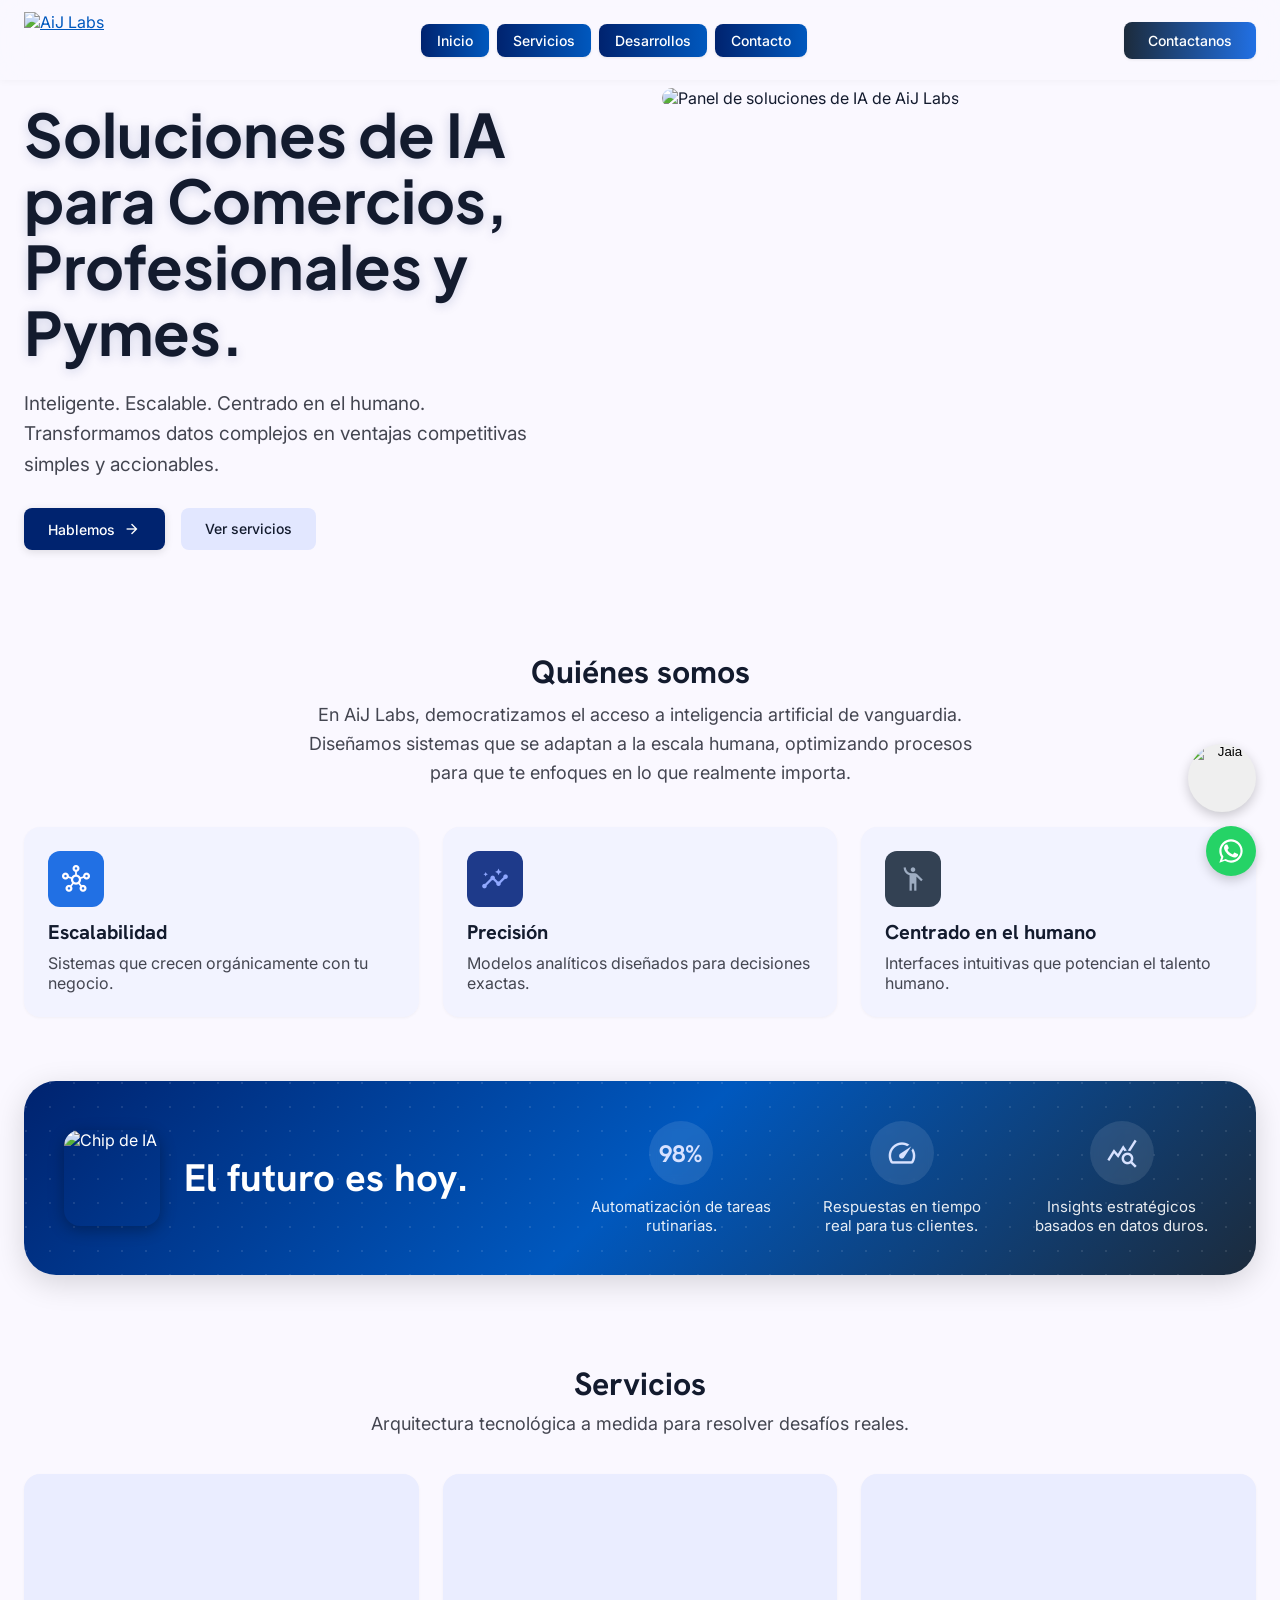
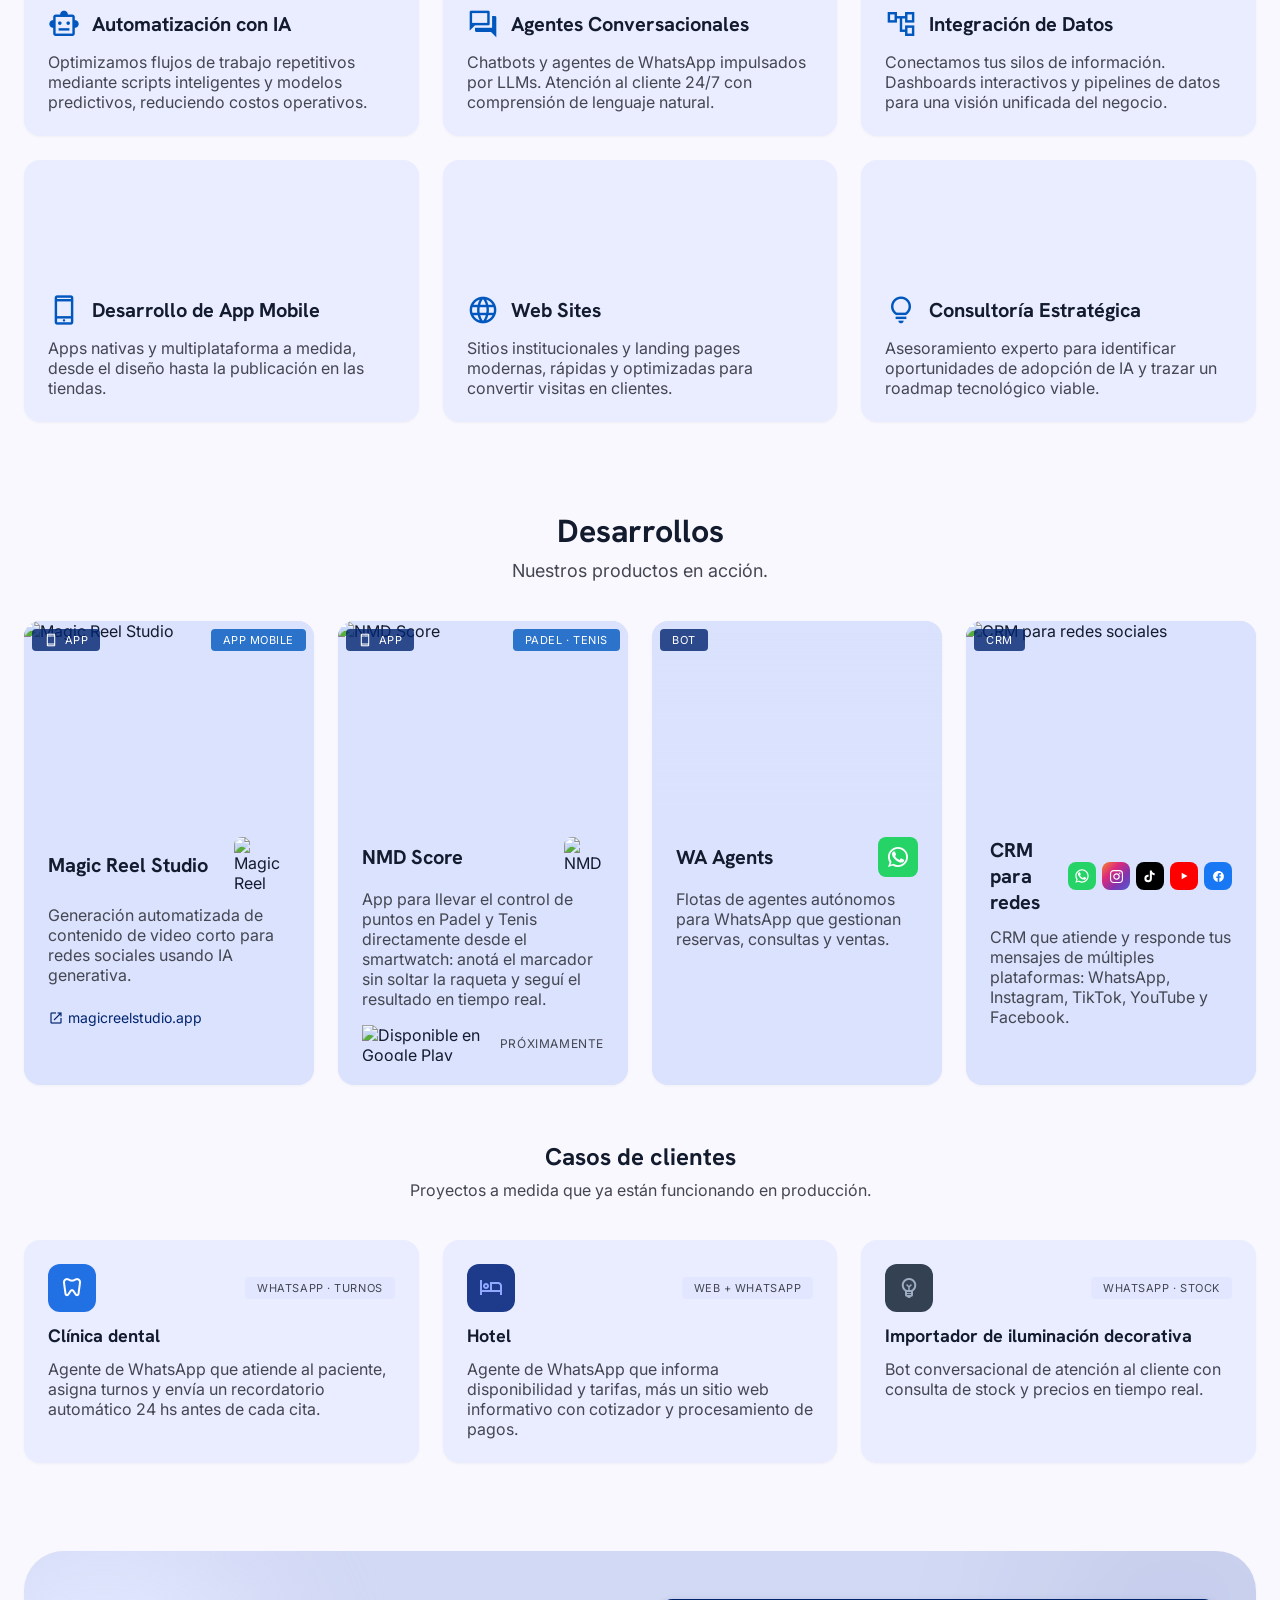
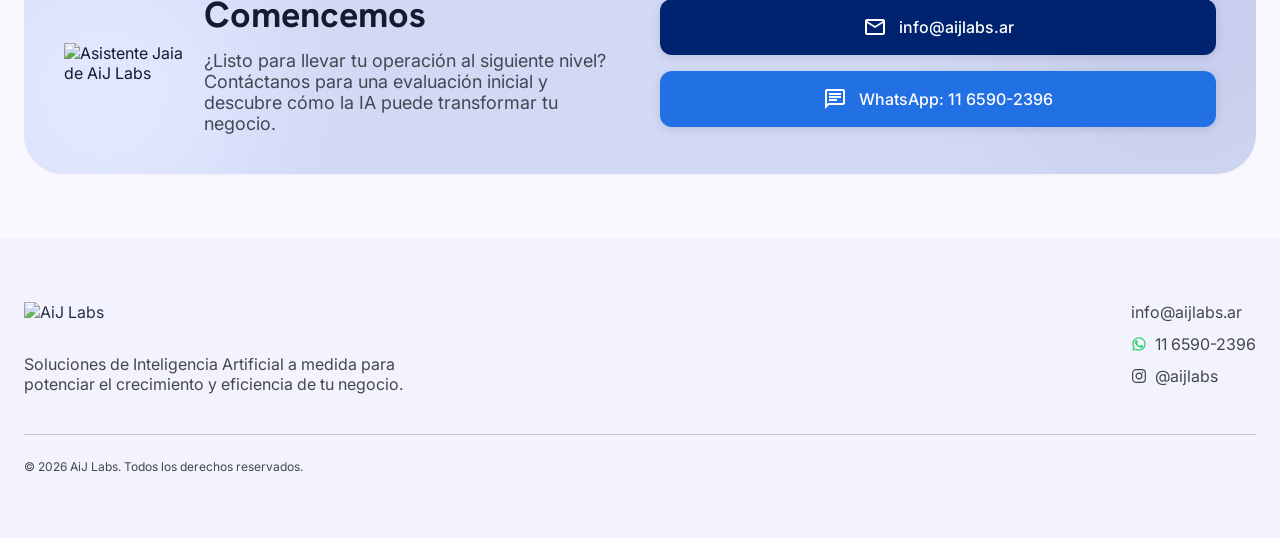
==== public/index.html @ cb0feb21 "Renombra tarjeta 'Diseño de Web Sites' a 'Web Sites' Co-Authored-By: Claude Sonnet 5 <noreply@anthro" ====
<!doctype html>
<html lang="es">
<head>
<meta charset="UTF-8" />
<meta name="viewport" content="width=device-width, initial-scale=1.0" />
<title>AiJ Labs — Soluciones de IA para Comercios, Profesionales y Pymes</title>
<meta name="description" content="AiJ Labs: soluciones de inteligencia artificial a medida para comercios, profesionales y pymes. Automatización, agentes conversacionales de WhatsApp, integración de datos y consultoría estratégica." />
<meta name="robots" content="index, follow" />
<link rel="canonical" href="https://aijlabs.ar/" />
<meta name="theme-color" content="#00236f" />
<link rel="icon" href="/logo-icon.png" />
<link rel="apple-touch-icon" href="/logo-icon.png" />
<meta property="og:type" content="website" />
<meta property="og:site_name" content="AiJ Labs" />
<meta property="og:title" content="AiJ Labs — Soluciones de IA para Comercios, Profesionales y Pymes" />
<meta property="og:description" content="Inteligente. Escalable. Centrado en el humano. Automatización, agentes de WhatsApp e integración de datos para tu negocio." />
<meta property="og:url" content="https://aijlabs.ar/" />
<meta property="og:image" content="https://aijlabs.ar/logo-full.png" />
<meta property="og:locale" content="es_AR" />
<meta name="twitter:card" content="summary" />
<meta name="twitter:title" content="AiJ Labs — Soluciones de IA para Comercios, Profesionales y Pymes" />
<meta name="twitter:description" content="Inteligente. Escalable. Centrado en el humano. Automatización, agentes de WhatsApp e integración de datos para tu negocio." />
<meta name="twitter:image" content="https://aijlabs.ar/logo-full.png" />

<meta name="viewport" content="width=device-width, initial-scale=1.0" />
<link rel="preconnect" href="https://fonts.googleapis.com">
<link href="https://fonts.googleapis.com/css2?family=Inter:wght@400;500;600;700&family=Hanken+Grotesk:wght@600;700;800&family=Plus+Jakarta+Sans:wght@700;800&family=Material+Symbols+Outlined:opsz,wght,FILL,GRAD@20..48,100..700,0..1,-50..200&display=swap" rel="stylesheet">
<style>
  html { scroll-behavior: smooth; }
  body { margin: 0; }
  .msym { font-family: 'Material Symbols Outlined'; font-weight: normal; font-style: normal; line-height: 1; }
  a { color: #0058be; }
  a:hover { color: #00236f; }
  .roll-word { display: inline-block; opacity: 0; transform: perspective(600px) rotateX(-90deg) translateY(20px); transform-origin: 50% 100%; animation: rollIn 0.7s cubic-bezier(0.22,1,0.36,1) forwards; }
  @keyframes rollIn { to { opacity: 1; transform: perspective(600px) rotateX(0deg) translateY(0); } }
  @media (prefers-reduced-motion: reduce) { .roll-word { animation: none; opacity: 1; transform: none; } }
</style>

</head>
<body>



<div style="background:#faf8ff;color:#131b2e;font-family:Inter,sans-serif;overflow-x:hidden;position:relative;min-height:100vh">

  <!-- Header -->
  <header style="position:fixed;top:0;left:0;right:0;z-index:50;background:rgba(250,248,255,0.85);backdrop-filter:blur(20px);box-shadow:0 1px 8px rgba(0,0,0,0.04)">
    <div style="height:80px;padding:0 24px;max-width:1280px;margin:0 auto;display:flex;align-items:center;justify-content:space-between">
      <a href="#top" style="display:flex;align-items:center;gap:8px">
        <img src="/logo-full.png" alt="AiJ Labs" style="height:56px;width:auto;object-fit:contain" />
      </a>
      <nav style="display:none;align-items:center;gap:8px" class="desktop-nav">
        <a href="#top" style="color:#fff;background:linear-gradient(90deg,#00236f,#0058be);font-size:14px;font-weight:500;padding:8px 16px;border-radius:8px;text-decoration:none;box-shadow:0 1px 3px rgba(0,0,0,0.08)">Inicio</a>
        <a href="#servicios" style="color:#fff;background:linear-gradient(90deg,#00236f,#0058be);font-size:14px;font-weight:500;padding:8px 16px;border-radius:8px;text-decoration:none;box-shadow:0 1px 3px rgba(0,0,0,0.08)">Servicios</a>
        <a href="#desarrollos" style="color:#fff;background:linear-gradient(90deg,#00236f,#0058be);font-size:14px;font-weight:500;padding:8px 16px;border-radius:8px;text-decoration:none;box-shadow:0 1px 3px rgba(0,0,0,0.08)">Desarrollos</a>
        <a href="#contacto" style="color:#fff;background:linear-gradient(90deg,#00236f,#0058be);font-size:14px;font-weight:500;padding:8px 16px;border-radius:8px;text-decoration:none;box-shadow:0 1px 3px rgba(0,0,0,0.08)">Contacto</a>
      </nav>
      <div style="display:flex;align-items:center;gap:8px">
        <a href="#contacto" class="contactanos-btn" style="display:inline-flex;background:linear-gradient(90deg,#1c2b3c,#2170e4);color:#fff;padding:10px 24px;border-radius:8px;font-size:14px;font-weight:500;text-decoration:none;box-shadow:0 1px 3px rgba(0,0,0,0.08)">Contactanos</a>
        <button id="navToggle" class="mobile-toggle" aria-label="Abrir menú" aria-expanded="false" aria-controls="mobileNav" style="display:inline-flex;align-items:center;justify-content:center;width:44px;height:44px;border-radius:8px;border:none;background:transparent;color:#131b2e;cursor:pointer;flex-shrink:0">
          <svg viewBox="0 0 24 24" style="width:24px;height:24px" fill="none" stroke="currentColor" stroke-width="2" stroke-linecap="round"><path d="M4 6h16M4 12h16M4 18h16"/></svg>
        </button>
      </div>
    </div>
    <nav id="mobileNav" class="mobile-nav" style="display:none;flex-direction:column;gap:2px;padding:8px 24px 16px;background:#faf8ff;border-top:1px solid #c5c5d3">
      <a href="#top" style="padding:12px 0;color:#444651;text-decoration:none;font-size:15px">Inicio</a>
      <a href="#servicios" style="padding:12px 0;color:#444651;text-decoration:none;font-size:15px">Servicios</a>
      <a href="#desarrollos" style="padding:12px 0;color:#444651;text-decoration:none;font-size:15px">Desarrollos</a>
      <a href="#contacto" style="padding:12px 0;color:#444651;text-decoration:none;font-size:15px">Contacto</a>
    </nav>
  </header>

  <main id="top" style="position:relative;padding-top:80px;max-width:1280px;margin:0 auto;display:flex;flex-direction:column">
    <div style="display:flex;flex-direction:column;gap:64px;padding-bottom:64px">

      <!-- Hero -->
      <section style="padding:0 24px;display:flex;flex-wrap:wrap;align-items:center;gap:40px;position:relative;margin-top:8px">
        <div style="position:absolute;top:0;right:0;width:500px;height:500px;background:rgba(0,35,111,0.05);border-radius:9999px;filter:blur(64px);z-index:-1;transform:translate(33%,-25%)"></div>
        <div style="display:flex;flex-direction:column;gap:24px;flex:1 1 420px;min-width:300px">
          <h1 id="heroTitle" style="font-family:'Plus Jakarta Sans',sans-serif;font-weight:700;font-size:clamp(36px,5vw,60px);line-height:1.1;margin:0;text-shadow:0 2px 12px rgba(0,35,111,0.18)">Soluciones de IA para Comercios, Profesionales y Pymes.</h1>
          <p style="color:#444651;max-width:90%;font-size:19px;line-height:1.6;margin:0">Inteligente. Escalable. Centrado en el humano. Transformamos datos complejos en ventajas competitivas simples y accionables.</p>
          <div style="display:flex;flex-wrap:wrap;gap:16px;margin-top:4px">
            <a href="#contacto" style="background:#00236f;color:#fff;border-radius:8px;padding:12px 24px;font-size:14px;font-weight:500;text-decoration:none;box-shadow:0 2px 8px rgba(0,0,0,0.12);display:flex;align-items:center;gap:8px">Hablemos <span class="msym" style="font-size:18px">arrow_forward</span></a>
            <a href="#servicios" style="background:#e2e7ff;color:#131b2e;border-radius:8px;padding:12px 24px;font-size:14px;font-weight:500;text-decoration:none">Ver servicios</a>
          </div>
        </div>
        <div style="flex:1.2 1 380px;min-width:300px;aspect-ratio:5/4;position:relative">
          <img src="/img/hero-bg.png" alt="Panel de soluciones de IA de AiJ Labs" style="width:100%;height:100%;object-fit:contain;border-radius:24px" />
        </div>
      </section>

      <!-- Quienes somos -->
      <section style="padding:0 24px;display:flex;flex-direction:column;gap:40px;margin-top:24px">
        <div style="display:flex;flex-direction:column;gap:8px;max-width:700px;margin:0 auto;text-align:center">
          <h2 style="font-family:'Hanken Grotesk',sans-serif;font-size:32px;font-weight:700;margin:0">Quiénes somos</h2>
          <p style="color:#444651;font-size:18px;line-height:1.6;margin:0">En AiJ Labs, democratizamos el acceso a inteligencia artificial de vanguardia. Diseñamos sistemas que se adaptan a la escala humana, optimizando procesos para que te enfoques en lo que realmente importa.</p>
        </div>

        <div style="display:grid;grid-template-columns:repeat(auto-fit,minmax(260px,1fr));gap:24px;align-items:center">
          <div style="display:grid;grid-template-columns:repeat(auto-fit,minmax(200px,1fr));gap:24px;grid-column:1/-1">
            <div style="background:#f2f3ff;padding:24px;border-radius:16px;box-shadow:0 1px 3px rgba(0,0,0,0.04);display:flex;flex-direction:column;gap:12px;position:relative;overflow:hidden">
              <div style="width:56px;height:56px;background:#2170e4;color:#fefcff;border-radius:12px;display:flex;align-items:center;justify-content:center"><span class="msym" style="font-size:28px">hub</span></div>
              <div><h3 style="font-family:'Hanken Grotesk',sans-serif;font-size:20px;margin:0 0 8px">Escalabilidad</h3><p style="color:#444651;font-size:16px;margin:0">Sistemas que crecen orgánicamente con tu negocio.</p></div>
            </div>
            <div style="background:#f2f3ff;padding:24px;border-radius:16px;box-shadow:0 1px 3px rgba(0,0,0,0.04);display:flex;flex-direction:column;gap:12px">
              <div style="width:56px;height:56px;background:#1e3a8a;color:#90a8ff;border-radius:12px;display:flex;align-items:center;justify-content:center"><span class="msym" style="font-size:28px">insights</span></div>
              <div><h3 style="font-family:'Hanken Grotesk',sans-serif;font-size:20px;margin:0 0 8px">Precisión</h3><p style="color:#444651;font-size:16px;margin:0">Modelos analíticos diseñados para decisiones exactas.</p></div>
            </div>
            <div style="background:#f2f3ff;padding:24px;border-radius:16px;box-shadow:0 1px 3px rgba(0,0,0,0.04);display:flex;flex-direction:column;gap:12px">
              <div style="width:56px;height:56px;background:#334153;color:#9eadc2;border-radius:12px;display:flex;align-items:center;justify-content:center"><span class="msym" style="font-size:28px">emoji_people</span></div>
              <div><h3 style="font-family:'Hanken Grotesk',sans-serif;font-size:20px;margin:0 0 8px">Centrado en el humano</h3><p style="color:#444651;font-size:16px;margin:0">Interfaces intuitivas que potencian el talento humano.</p></div>
            </div>
          </div>
        </div>
      </section>

      <!-- Diferenciales -->
      <section style="margin:0 24px;background:linear-gradient(135deg,#00236f,#0058be,#1c2b3c);color:#fff;padding:40px;border-radius:32px;box-shadow:0 8px 30px rgba(0,0,0,0.15);position:relative;overflow:hidden">
        <div style="position:absolute;inset:0;opacity:0.1;background-image:radial-gradient(circle at 2px 2px, white 1px, transparent 0);background-size:24px 24px"></div>
        <div style="position:relative;z-index:1;display:flex;flex-wrap:wrap;gap:40px;align-items:center;justify-content:space-between">
          <div style="display:flex;align-items:center;gap:24px;flex:1 1 320px;min-width:260px">
            <img src="/img/manos-con-nodos.png" alt="Chip de IA" style="width:96px;height:96px;object-fit:cover;border-radius:16px;box-shadow:0 4px 16px rgba(0,0,0,0.3);flex-shrink:0" />
            <h2 style="font-family:'Hanken Grotesk',sans-serif;font-size:clamp(28px,3vw,40px);line-height:1.15;margin:0">El futuro es hoy.</h2>
          </div>
          <div style="display:flex;flex-wrap:wrap;gap:32px;flex:1.4 1 400px;justify-content:flex-end">
            <div style="display:flex;flex-direction:column;align-items:center;text-align:center;gap:12px;flex:1;max-width:200px">
              <div style="width:64px;height:64px;background:rgba(255,255,255,0.1);border-radius:9999px;display:flex;align-items:center;justify-content:center;backdrop-filter:blur(4px)"><span style="font-family:'Hanken Grotesk',sans-serif;font-size:24px;color:#d8e2ff;font-weight:700">98%</span></div>
              <span style="font-size:15px;color:rgba(255,255,255,0.9)">Automatización de tareas rutinarias.</span>
            </div>
            <div style="display:flex;flex-direction:column;align-items:center;text-align:center;gap:12px;flex:1;max-width:200px">
              <div style="width:64px;height:64px;background:rgba(255,255,255,0.1);border-radius:9999px;display:flex;align-items:center;justify-content:center;backdrop-filter:blur(4px)"><span class="msym" style="color:#d8e2ff;font-size:32px">speed</span></div>
              <span style="font-size:15px;color:rgba(255,255,255,0.9)">Respuestas en tiempo real para tus clientes.</span>
            </div>
            <div style="display:flex;flex-direction:column;align-items:center;text-align:center;gap:12px;flex:1;max-width:200px">
              <div style="width:64px;height:64px;background:rgba(255,255,255,0.1);border-radius:9999px;display:flex;align-items:center;justify-content:center;backdrop-filter:blur(4px)"><span class="msym" style="color:#d8e2ff;font-size:32px">query_stats</span></div>
              <span style="font-size:15px;color:rgba(255,255,255,0.9)">Insights estratégicos basados en datos duros.</span>
            </div>
          </div>
        </div>
      </section>

      <!-- Servicios -->
      <section id="servicios" style="padding:0 24px;display:flex;flex-direction:column;gap:40px;margin-top:24px">
        <div style="display:flex;flex-direction:column;gap:8px;max-width:700px;margin:0 auto;text-align:center">
          <h2 style="font-family:'Hanken Grotesk',sans-serif;font-size:32px;font-weight:700;margin:0">Servicios</h2>
          <p style="color:#444651;font-size:18px;margin:0">Arquitectura tecnológica a medida para resolver desafíos reales.</p>
        </div>
        <div class="servicios-grid" style="display:grid;grid-template-columns:repeat(auto-fit,minmax(280px,1fr));gap:24px">
          <div style="background:#eaedff;border-radius:16px;overflow:hidden;box-shadow:0 1px 3px rgba(0,0,0,0.04);display:flex;flex-direction:column">
            <div style="height:110px;background-image:url('/img/illus-ai-chip.png');background-size:cover;background-position:center 35%"></div>
            <div style="padding:24px;display:flex;flex-direction:column;gap:12px">
              <div style="display:flex;align-items:center;gap:12px"><span class="msym" style="color:#0058be;font-size:32px">smart_toy</span><h3 style="font-family:'Hanken Grotesk',sans-serif;font-size:20px;margin:0">Automatización con IA</h3></div>
              <p style="color:#444651;font-size:16px;margin:0">Optimizamos flujos de trabajo repetitivos mediante scripts inteligentes y modelos predictivos, reduciendo costos operativos.</p>
            </div>
          </div>
          <div style="background:#eaedff;border-radius:16px;overflow:hidden;box-shadow:0 1px 3px rgba(0,0,0,0.04);display:flex;flex-direction:column">
            <div style="height:110px;background-image:url('/img/illus-phone-wa.png');background-size:cover;background-position:center 20%"></div>
            <div style="padding:24px;display:flex;flex-direction:column;gap:12px">
              <div style="display:flex;align-items:center;gap:12px"><span class="msym" style="color:#0058be;font-size:32px">forum</span><h3 style="font-family:'Hanken Grotesk',sans-serif;font-size:20px;margin:0">Agentes Conversacionales</h3></div>
              <p style="color:#444651;font-size:16px;margin:0">Chatbots y agentes de WhatsApp impulsados por LLMs. Atención al cliente 24/7 con comprensión de lenguaje natural.</p>
            </div>
          </div>
          <div style="background:#eaedff;border-radius:16px;overflow:hidden;box-shadow:0 1px 3px rgba(0,0,0,0.04);display:flex;flex-direction:column">
            <div style="height:110px;background-image:url('/img/illus-dashboard.png');background-size:cover;background-position:center 25%"></div>
            <div style="padding:24px;display:flex;flex-direction:column;gap:12px">
              <div style="display:flex;align-items:center;gap:12px"><span class="msym" style="color:#0058be;font-size:32px">account_tree</span><h3 style="font-family:'Hanken Grotesk',sans-serif;font-size:20px;margin:0">Integración de Datos</h3></div>
              <p style="color:#444651;font-size:16px;margin:0">Conectamos tus silos de información. Dashboards interactivos y pipelines de datos para una visión unificada del negocio.</p>
            </div>
          </div>
          <div style="background:#eaedff;border-radius:16px;overflow:hidden;box-shadow:0 1px 3px rgba(0,0,0,0.04);display:flex;flex-direction:column">
            <div style="height:110px;background-image:url('/img/illus-app-mobile.png');background-size:cover;background-position:center 30%"></div>
            <div style="padding:24px;display:flex;flex-direction:column;gap:12px">
              <div style="display:flex;align-items:center;gap:12px"><span class="msym" style="color:#0058be;font-size:32px">phone_iphone</span><h3 style="font-family:'Hanken Grotesk',sans-serif;font-size:20px;margin:0">Desarrollo de App Mobile</h3></div>
              <p style="color:#444651;font-size:16px;margin:0">Apps nativas y multiplataforma a medida, desde el diseño hasta la publicación en las tiendas.</p>
            </div>
          </div>
          <div style="background:#eaedff;border-radius:16px;overflow:hidden;box-shadow:0 1px 3px rgba(0,0,0,0.04);display:flex;flex-direction:column">
            <div style="height:110px;background-image:url('/img/illus-web-sites.png');background-size:cover;background-position:center 30%"></div>
            <div style="padding:24px;display:flex;flex-direction:column;gap:12px">
              <div style="display:flex;align-items:center;gap:12px"><span class="msym" style="color:#0058be;font-size:32px">language</span><h3 style="font-family:'Hanken Grotesk',sans-serif;font-size:20px;margin:0">Web Sites</h3></div>
              <p style="color:#444651;font-size:16px;margin:0">Sitios institucionales y landing pages modernas, rápidas y optimizadas para convertir visitas en clientes.</p>
            </div>
          </div>
          <div style="background:#eaedff;border-radius:16px;overflow:hidden;box-shadow:0 1px 3px rgba(0,0,0,0.04);display:flex;flex-direction:column">
            <div style="height:110px;background-image:url('/img/illus-consultoria.png');background-size:cover;background-position:center 30%"></div>
            <div style="padding:24px;display:flex;flex-direction:column;gap:12px">
              <div style="display:flex;align-items:center;gap:12px"><span class="msym" style="color:#0058be;font-size:32px">lightbulb</span><h3 style="font-family:'Hanken Grotesk',sans-serif;font-size:20px;margin:0">Consultoría Estratégica</h3></div>
              <p style="color:#444651;font-size:16px;margin:0">Asesoramiento experto para identificar oportunidades de adopción de IA y trazar un roadmap tecnológico viable.</p>
            </div>
          </div>
        </div>
      </section>

      <!-- Desarrollos -->
      <section id="desarrollos" style="display:flex;flex-direction:column;gap:40px;margin-top:24px">
        <div style="padding:0 24px;display:flex;flex-direction:column;gap:8px;max-width:700px;margin:0 auto;text-align:center">
          <h2 style="font-family:'Hanken Grotesk',sans-serif;font-size:32px;font-weight:700;margin:0">Desarrollos</h2>
          <p style="color:#444651;font-size:18px;margin:0">Nuestros productos en acción.</p>
        </div>

        <div style="display:grid;grid-template-columns:repeat(auto-fit,minmax(280px,1fr));gap:24px;padding:0 24px">
          <a href="https://www.magicreelstudio.app" target="_blank" rel="noopener noreferrer" style="text-decoration:none;color:inherit;display:flex;flex-direction:column;background:#dae2fd;border-radius:16px;overflow:hidden;box-shadow:0 1px 3px rgba(0,0,0,0.04)">
            <div style="height:192px;position:relative;overflow:hidden;background:#dae2fd">
              <img src="/img/dev-magic-reel.png" alt="Magic Reel Studio" style="position:absolute;inset:0;width:100%;height:100%;object-fit:cover;object-position:50% 5%" />
              <div style="position:absolute;top:8px;left:8px;display:flex;align-items:center;gap:6px;background:rgba(0,35,111,0.8);color:#fff;padding:4px 12px;border-radius:4px;font-size:11px;text-transform:uppercase;letter-spacing:0.05em"><span class="msym" style="font-size:14px">smartphone</span>App</div>
              <div style="position:absolute;top:8px;right:8px;background:rgba(0,88,190,0.8);color:#fff;padding:4px 12px;border-radius:4px;font-size:11px;text-transform:uppercase;letter-spacing:0.05em">App mobile</div>
            </div>
            <div style="padding:24px;display:flex;flex-direction:column;gap:12px">
              <div style="display:flex;align-items:center;justify-content:space-between;gap:12px">
                <h3 style="font-family:'Hanken Grotesk',sans-serif;font-size:20px;margin:0">Magic Reel Studio</h3>
                <img src="/img/logo-magic-reel-studio.png" alt="Magic Reel Studio" style="width:56px;height:56px;border-radius:8px;object-fit:contain;flex-shrink:0" />
              </div>
              <p style="color:#444651;font-size:16px;margin:0">Generación automatizada de contenido de video corto para redes sociales usando IA generativa.</p>
              <span style="display:flex;align-items:center;gap:4px;color:#00236f;font-size:14px;margin-top:12px"><span class="msym" style="font-size:16px">open_in_new</span>magicreelstudio.app</span>
            </div>
          </a>

          <div style="display:flex;flex-direction:column;background:#dae2fd;border-radius:16px;overflow:hidden;box-shadow:0 1px 3px rgba(0,0,0,0.04)">
            <div style="height:192px;position:relative;overflow:hidden;background:#dae2fd">
              <img src="/img/dev-nmd-score.png" alt="NMD Score" style="position:absolute;inset:0;width:100%;height:100%;object-fit:cover" />
              <div style="position:absolute;top:8px;left:8px;display:flex;align-items:center;gap:6px;background:rgba(0,35,111,0.8);color:#fff;padding:4px 12px;border-radius:4px;font-size:11px;text-transform:uppercase;letter-spacing:0.05em"><span class="msym" style="font-size:14px">smartphone</span>App</div>
              <div style="position:absolute;top:8px;right:8px;background:rgba(0,88,190,0.8);color:#fff;padding:4px 12px;border-radius:4px;font-size:11px;text-transform:uppercase;letter-spacing:0.05em">Padel · Tenis</div>
            </div>
            <div style="padding:24px;display:flex;flex-direction:column;gap:12px">
              <div style="display:flex;align-items:center;justify-content:space-between;gap:12px">
                <h3 style="font-family:'Hanken Grotesk',sans-serif;font-size:20px;margin:0">NMD Score</h3>
                <img src="/img/logo-nmd-score.png" alt="NMD Score" style="width:40px;height:40px;border-radius:8px;object-fit:cover;flex-shrink:0" />
              </div>
              <p style="color:#444651;font-size:16px;margin:0">App para llevar el control de puntos en Padel y Tenis directamente desde el smartwatch: anotá el marcador sin soltar la raqueta y seguí el resultado en tiempo real.</p>
              <div style="display:flex;align-items:center;gap:8px;margin-top:4px">
                <img src="/img/google-play-badge.png" alt="Disponible en Google Play" style="height:36px;width:auto;object-fit:contain" />
                <span style="font-size:12px;color:#444651;text-transform:uppercase;letter-spacing:0.05em">Próximamente</span>
              </div>
            </div>
          </div>

          <div style="display:flex;flex-direction:column;background:#dae2fd;border-radius:16px;overflow:hidden;box-shadow:0 1px 3px rgba(0,0,0,0.04)">
            <div style="height:192px;position:relative;background-image:url('/img/dev-wa-agents.jpg');background-size:cover;background-position:center">
              <div style="position:absolute;inset:0;background:linear-gradient(to top,#dae2fd,transparent)"></div>
              <div style="position:absolute;top:8px;left:8px;background:rgba(0,35,111,0.8);color:#fff;padding:4px 12px;border-radius:4px;font-size:11px;text-transform:uppercase;letter-spacing:0.05em">Bot</div>
            </div>
            <div style="padding:24px;display:flex;flex-direction:column;gap:12px">
              <div style="display:flex;align-items:center;justify-content:space-between;gap:12px">
                <h3 style="font-family:'Hanken Grotesk',sans-serif;font-size:20px;margin:0">WA Agents</h3>
                <span style="width:40px;height:40px;border-radius:8px;background:#25D366;display:flex;align-items:center;justify-content:center;flex-shrink:0">
                  <svg viewBox="0 0 24 24" style="width:24px;height:24px" fill="#ffffff"><path d="M17.472 14.382c-.297-.149-1.758-.867-2.03-.967-.273-.099-.471-.148-.67.15-.197.297-.767.966-.94 1.164-.173.199-.347.223-.644.075-.297-.15-1.255-.463-2.39-1.475-.883-.788-1.48-1.761-1.653-2.059-.173-.297-.018-.458.13-.606.134-.133.298-.347.446-.52.149-.174.198-.298.298-.497.099-.198.05-.371-.025-.52-.075-.149-.669-1.612-.916-2.207-.242-.579-.487-.5-.669-.51-.173-.008-.371-.01-.57-.01-.198 0-.52.074-.792.372-.272.297-1.04 1.016-1.04 2.479 0 1.462 1.065 2.875 1.213 3.074.149.198 2.096 3.2 5.077 4.487.709.306 1.262.489 1.694.625.712.227 1.36.195 1.871.118.571-.085 1.758-.719 2.006-1.413.248-.694.248-1.289.173-1.413-.074-.124-.272-.198-.57-.347z"></path><path d="M12.001 2C6.478 2 2 6.477 2 12c0 1.985.579 3.833 1.579 5.392L2 22l4.72-1.548A9.94 9.94 0 0 0 12.001 22c5.523 0 10-4.477 10-10s-4.477-10-10-10zm0 18.15a8.13 8.13 0 0 1-4.146-1.134l-.297-.176-3.03.994.998-2.955-.194-.304A8.13 8.13 0 0 1 3.85 12c0-4.5 3.65-8.15 8.15-8.15S20.15 7.5 20.15 12s-3.65 8.15-8.15 8.15z"></path></svg>
                </span>
              </div>
              <p style="color:#444651;font-size:16px;margin:0">Flotas de agentes autónomos para WhatsApp que gestionan reservas, consultas y ventas.</p>
            </div>
          </div>

          <div style="display:flex;flex-direction:column;background:#dae2fd;border-radius:16px;overflow:hidden;box-shadow:0 1px 3px rgba(0,0,0,0.04)">
            <div style="height:192px;position:relative;overflow:hidden;background:#dae2fd">
              <img src="/img/illus-network.png" alt="CRM para redes sociales" style="position:absolute;inset:0;width:100%;height:100%;object-fit:cover" />
              <div style="position:absolute;top:8px;left:8px;background:rgba(0,35,111,0.8);color:#fff;padding:4px 12px;border-radius:4px;font-size:11px;text-transform:uppercase;letter-spacing:0.05em">CRM</div>
            </div>
            <div style="padding:24px;display:flex;flex-direction:column;gap:12px">
              <div style="display:flex;align-items:center;justify-content:space-between;gap:12px">
                <h3 style="font-family:'Hanken Grotesk',sans-serif;font-size:20px;margin:0">CRM para redes</h3>
                <div style="display:flex;gap:6px;flex-shrink:0">
                  <span style="width:28px;height:28px;border-radius:8px;background:#25D366;display:flex;align-items:center;justify-content:center"><svg viewBox="0 0 24 24" style="width:16px;height:16px" fill="#fff"><path d="M17.472 14.382c-.297-.149-1.758-.867-2.03-.967-.273-.099-.471-.148-.67.15-.197.297-.767.966-.94 1.164-.173.199-.347.223-.644.075-.297-.15-1.255-.463-2.39-1.475-.883-.788-1.48-1.761-1.653-2.059-.173-.297-.018-.458.13-.606.134-.133.298-.347.446-.52.149-.174.198-.298.298-.497.099-.198.05-.371-.025-.52-.075-.149-.669-1.612-.916-2.207-.242-.579-.487-.5-.669-.51-.173-.008-.371-.01-.57-.01-.198 0-.52.074-.792.372-.272.297-1.04 1.016-1.04 2.479 0 1.462 1.065 2.875 1.213 3.074.149.198 2.096 3.2 5.077 4.487.709.306 1.262.489 1.694.625.712.227 1.36.195 1.871.118.571-.085 1.758-.719 2.006-1.413.248-.694.248-1.289.173-1.413-.074-.124-.272-.198-.57-.347z"></path><path d="M12.001 2C6.478 2 2 6.477 2 12c0 1.985.579 3.833 1.579 5.392L2 22l4.72-1.548A9.94 9.94 0 0 0 12.001 22c5.523 0 10-4.477 10-10s-4.477-10-10-10zm0 18.15a8.13 8.13 0 0 1-4.146-1.134l-.297-.176-3.03.994.998-2.955-.194-.304A8.13 8.13 0 0 1 3.85 12c0-4.5 3.65-8.15 8.15-8.15S20.15 7.5 20.15 12s-3.65 8.15-8.15 8.15z"></path></svg></span>
                  <span style="width:28px;height:28px;border-radius:8px;background:linear-gradient(135deg,#f58529,#dd2a7b,#8134af,#515bd4);display:flex;align-items:center;justify-content:center"><svg viewBox="0 0 24 24" style="width:15px;height:15px" fill="none" stroke="#fff" stroke-width="1.8"><rect x="2.5" y="2.5" width="19" height="19" rx="5"></rect><circle cx="12" cy="12" r="4.3"></circle><circle cx="17.2" cy="6.8" r="1.1" fill="#fff" stroke="none"></circle></svg></span>
                  <span style="width:28px;height:28px;border-radius:8px;background:#000;display:flex;align-items:center;justify-content:center"><svg viewBox="0 0 24 24" style="width:14px;height:14px" fill="#fff"><path d="M16.6 5.82c-.9-.79-1.44-1.94-1.44-3.22h-3.4v13.6c0 1.63-1.32 2.95-2.95 2.95a2.95 2.95 0 1 1 0-5.9c.28 0 .55.04.8.11V9.9a6.4 6.4 0 0 0-.8-.05A6.42 6.42 0 0 0 2.4 16.27 6.42 6.42 0 0 0 8.82 22.7a6.42 6.42 0 0 0 6.42-6.42V9.01a8.16 8.16 0 0 0 4.76 1.53V7.13c-1.18 0-2.27-.5-3.4-1.31z"></path></svg></span>
                  <span style="width:28px;height:28px;border-radius:8px;background:#FF0000;display:flex;align-items:center;justify-content:center"><svg viewBox="0 0 24 24" style="width:14px;height:14px" fill="#fff"><path d="M8 6.5v11l10-5.5z"></path></svg></span>
                  <span style="width:28px;height:28px;border-radius:8px;background:#1877F2;display:flex;align-items:center;justify-content:center"><svg viewBox="0 0 24 24" style="width:13px;height:13px" fill="#fff"><path d="M22 12.06C22 6.51 17.52 2 12 2S2 6.51 2 12.06c0 5 3.66 9.15 8.44 9.94v-7.03H7.9v-2.91h2.54V9.41c0-2.51 1.49-3.9 3.77-3.9 1.09 0 2.24.2 2.24.2v2.46h-1.26c-1.24 0-1.63.78-1.63 1.57v1.88h2.78l-.44 2.91h-2.34V22c4.78-.79 8.44-4.94 8.44-9.94z"></path></svg></span>
                </div>
              </div>
              <p style="color:#444651;font-size:16px;margin:0">CRM que atiende y responde tus mensajes de múltiples plataformas: WhatsApp, Instagram, TikTok, YouTube y Facebook.</p>
            </div>
          </div>
        </div>

        <div style="padding:0 24px;display:flex;flex-direction:column;gap:8px;margin-top:16px;max-width:700px;margin-left:auto;margin-right:auto;text-align:center">
          <h3 style="font-family:'Hanken Grotesk',sans-serif;font-size:24px;margin:0">Casos de clientes</h3>
          <p style="color:#444651;font-size:16px;margin:0">Proyectos a medida que ya están funcionando en producción.</p>
        </div>

        <div style="display:grid;grid-template-columns:repeat(auto-fit,minmax(260px,1fr));gap:24px;padding:0 24px">
          <div style="background:#eaedff;border-radius:16px;padding:24px;box-shadow:0 1px 3px rgba(0,0,0,0.04);display:flex;flex-direction:column;gap:12px">
            <div style="display:flex;align-items:center;justify-content:space-between;gap:12px">
              <div style="width:48px;height:48px;background:#2170e4;color:#fefcff;border-radius:12px;display:flex;align-items:center;justify-content:center"><span class="msym" style="font-size:24px">dentistry</span></div>
              <span style="background:#e2e7ff;color:#444651;padding:4px 12px;border-radius:4px;font-size:11px;text-transform:uppercase;letter-spacing:0.05em">WhatsApp · Turnos</span>
            </div>
            <h4 style="font-family:'Hanken Grotesk',sans-serif;font-size:18px;margin:0">Clínica dental</h4>
            <p style="color:#444651;font-size:16px;margin:0">Agente de WhatsApp que atiende al paciente, asigna turnos y envía un recordatorio automático 24 hs antes de cada cita.</p>
          </div>
          <div style="background:#eaedff;border-radius:16px;padding:24px;box-shadow:0 1px 3px rgba(0,0,0,0.04);display:flex;flex-direction:column;gap:12px">
            <div style="display:flex;align-items:center;justify-content:space-between;gap:12px">
              <div style="width:48px;height:48px;background:#1e3a8a;color:#90a8ff;border-radius:12px;display:flex;align-items:center;justify-content:center"><span class="msym" style="font-size:24px">hotel</span></div>
              <span style="background:#e2e7ff;color:#444651;padding:4px 12px;border-radius:4px;font-size:11px;text-transform:uppercase;letter-spacing:0.05em">Web + WhatsApp</span>
            </div>
            <h4 style="font-family:'Hanken Grotesk',sans-serif;font-size:18px;margin:0">Hotel</h4>
            <p style="color:#444651;font-size:16px;margin:0">Agente de WhatsApp que informa disponibilidad y tarifas, más un sitio web informativo con cotizador y procesamiento de pagos.</p>
          </div>
          <div style="background:#eaedff;border-radius:16px;padding:24px;box-shadow:0 1px 3px rgba(0,0,0,0.04);display:flex;flex-direction:column;gap:12px">
            <div style="display:flex;align-items:center;justify-content:space-between;gap:12px">
              <div style="width:48px;height:48px;background:#334153;color:#9eadc2;border-radius:12px;display:flex;align-items:center;justify-content:center"><span class="msym" style="font-size:24px">emoji_objects</span></div>
              <span style="background:#e2e7ff;color:#444651;padding:4px 12px;border-radius:4px;font-size:11px;text-transform:uppercase;letter-spacing:0.05em">WhatsApp · Stock</span>
            </div>
            <h4 style="font-family:'Hanken Grotesk',sans-serif;font-size:18px;margin:0">Importador de iluminación decorativa</h4>
            <p style="color:#444651;font-size:16px;margin:0">Bot conversacional de atención al cliente con consulta de stock y precios en tiempo real.</p>
          </div>
        </div>
      </section>

      <!-- Contacto -->
      <section id="contacto" style="padding:0 24px;margin-top:24px">
        <div style="background:#d2d9f4;border-radius:40px;padding:40px;display:flex;flex-wrap:wrap;align-items:center;gap:40px;box-shadow:0 1px 3px rgba(0,0,0,0.04);position:relative;overflow:hidden">
          <div style="position:absolute;bottom:-80px;left:-80px;width:320px;height:320px;background:#e2e7ff;border-radius:9999px;filter:blur(64px);z-index:0"></div>
          <div style="position:absolute;top:-80px;right:-80px;width:320px;height:320px;background:rgba(0,35,111,0.05);border-radius:9999px;filter:blur(64px);z-index:0"></div>

          <div style="flex:1 1 320px;display:flex;flex-direction:row;gap:20px;align-items:center;position:relative;z-index:1">
            <img src="/img/bot-jaia.png" alt="Asistente Jaia de AiJ Labs" style="width:120px;height:auto;object-fit:contain;flex-shrink:0" />
            <div style="display:flex;flex-direction:column;gap:12px;align-items:flex-start">
              <h2 style="font-family:'Hanken Grotesk',sans-serif;font-size:clamp(28px,3vw,36px);margin:0">Comencemos</h2>
              <p style="color:#444651;font-size:18px;max-width:480px;margin:0">¿Listo para llevar tu operación al siguiente nivel? Contáctanos para una evaluación inicial y descubre cómo la IA puede transformar tu negocio.</p>
            </div>
          </div>

          <div style="flex:1 1 320px;display:flex;flex-direction:column;width:100%;gap:16px;position:relative;z-index:1">
            <a href="mailto:info@aijlabs.ar" style="width:100%;background:#00236f;color:#fff;border-radius:12px;padding:16px 24px;font-size:16px;font-weight:500;text-decoration:none;box-shadow:0 2px 8px rgba(0,0,0,0.12);display:flex;align-items:center;justify-content:center;gap:12px;box-sizing:border-box"><span class="msym" style="font-size:24px">mail</span>info@aijlabs.ar</a>
            <a href="https://wa.me/5491165902396" target="_blank" rel="noopener noreferrer" style="width:100%;background:#2170e4;color:#fefcff;border-radius:12px;padding:16px 24px;font-size:16px;font-weight:500;text-decoration:none;box-shadow:0 2px 8px rgba(0,0,0,0.12);display:flex;align-items:center;justify-content:center;gap:12px;box-sizing:border-box"><span class="msym" style="font-size:24px">chat</span>WhatsApp: 11 6590-2396</a>
          </div>
        </div>
      </section>

    </div>
  </main>

  <a href="https://wa.me/5491165902396" target="_blank" rel="noopener noreferrer" aria-label="Chatear por WhatsApp" style="position:fixed;bottom:24px;right:24px;z-index:50;width:50px;height:50px;background:#25D366;border-radius:9999px;box-shadow:0 4px 12px rgba(0,0,0,0.2);display:flex;align-items:center;justify-content:center">
    <svg viewBox="0 0 24 24" style="width:28px;height:28px" fill="#ffffff"><path d="M17.472 14.382c-.297-.149-1.758-.867-2.03-.967-.273-.099-.471-.148-.67.15-.197.297-.767.966-.94 1.164-.173.199-.347.223-.644.075-.297-.15-1.255-.463-2.39-1.475-.883-.788-1.48-1.761-1.653-2.059-.173-.297-.018-.458.13-.606.134-.133.298-.347.446-.52.149-.174.198-.298.298-.497.099-.198.05-.371-.025-.52-.075-.149-.669-1.612-.916-2.207-.242-.579-.487-.5-.669-.51-.173-.008-.371-.01-.57-.01-.198 0-.52.074-.792.372-.272.297-1.04 1.016-1.04 2.479 0 1.462 1.065 2.875 1.213 3.074.149.198 2.096 3.2 5.077 4.487.709.306 1.262.489 1.694.625.712.227 1.36.195 1.871.118.571-.085 1.758-.719 2.006-1.413.248-.694.248-1.289.173-1.413-.074-.124-.272-.198-.57-.347z"></path><path d="M12.001 2C6.478 2 2 6.477 2 12c0 1.985.579 3.833 1.579 5.392L2 22l4.72-1.548A9.94 9.94 0 0 0 12.001 22c5.523 0 10-4.477 10-10s-4.477-10-10-10zm0 18.15a8.13 8.13 0 0 1-4.146-1.134l-.297-.176-3.03.994.998-2.955-.194-.304A8.13 8.13 0 0 1 3.85 12c0-4.5 3.65-8.15 8.15-8.15S20.15 7.5 20.15 12s-3.65 8.15-8.15 8.15z"></path></svg>
  </a>

  <button id="aij-chat-fab" aria-label="Abrir chat con Jaia" onclick="toggleChat()" style="position:fixed;bottom:88px;right:24px;z-index:50;width:68px;height:68px;border-radius:9999px;box-shadow:0 4px 12px rgba(0,0,0,0.2);overflow:hidden;border:none;padding:0;cursor:pointer;display:flex">
    <img src="/jaia-icon.png" alt="Jaia" style="width:100%;height:100%;object-fit:cover" />
  </button>

  
  <div id="aij-chat-panel" style="position:fixed;bottom:88px;right:24px;z-index:50;width:90vw;max-width:380px;height:70vh;max-height:560px;background:#faf8ff;border-radius:16px;box-shadow:0 20px 60px rgba(0,0,0,0.3);display:none;flex-direction:column;overflow:hidden">
    <div style="display:flex;align-items:center;justify-content:space-between;padding:12px 16px;background:#00236f;color:#fff;flex-shrink:0">
      <span style="display:flex;align-items:center;gap:8px;font-size:14px;font-weight:500"><img src="/jaia-icon.png" alt="Jaia" style="width:28px;height:28px;border-radius:9999px;object-fit:cover" />Jaia · AijLabs</span>
      <button onclick="toggleChat()" aria-label="Cerrar chat" style="width:28px;height:28px;border-radius:9999px;border:none;background:transparent;display:flex;align-items:center;justify-content:center;cursor:pointer">
        <svg viewBox="0 0 24 24" style="width:16px;height:16px" fill="none" stroke="#ffffff" stroke-width="2" stroke-linecap="round"><line x1="6" y1="6" x2="18" y2="18"></line><line x1="6" y1="18" x2="18" y2="6"></line></svg>
      </button>
    </div>
    <div style="flex:1;display:flex;align-items:center;justify-content:center;color:#444651;font-size:14px;padding:24px;text-align:center">Demo de chat — conectá tu agente de Jaia aquí.</div>
  </div>
  

  <footer style="margin-top:auto;background:#f2f3ff;padding:64px 24px;display:flex;flex-direction:column;gap:40px">
    <div style="max-width:1280px;margin:0 auto;width:100%;display:flex;flex-wrap:wrap;justify-content:space-between;gap:40px">
      <div style="display:flex;flex-direction:column;gap:16px;max-width:380px">
        <img src="/logo-full.png" alt="AiJ Labs" style="height:36px;width:auto;opacity:0.9;object-fit:contain;align-self:flex-start;object-position:left" />
        <p style="color:#444651;font-size:16px;margin:0">Soluciones de Inteligencia Artificial a medida para potenciar el crecimiento y eficiencia de tu negocio.</p>
      </div>
      <div style="display:flex;flex-direction:column;gap:12px;align-items:flex-start;color:#444651">
        <a href="mailto:info@aijlabs.ar" style="font-size:16px;text-decoration:none;color:#444651">info@aijlabs.ar</a>
        <a href="https://wa.me/5491165902396" target="_blank" rel="noopener noreferrer" style="display:flex;align-items:center;gap:8px;font-size:16px;text-decoration:none;color:#444651">
          <svg viewBox="0 0 24 24" style="width:16px;height:16px;flex-shrink:0" fill="#25D366"><path d="M17.472 14.382c-.297-.149-1.758-.867-2.03-.967-.273-.099-.471-.148-.67.15-.197.297-.767.966-.94 1.164-.173.199-.347.223-.644.075-.297-.15-1.255-.463-2.39-1.475-.883-.788-1.48-1.761-1.653-2.059-.173-.297-.018-.458.13-.606.134-.133.298-.347.446-.52.149-.174.198-.298.298-.497.099-.198.05-.371-.025-.52-.075-.149-.669-1.612-.916-2.207-.242-.579-.487-.5-.669-.51-.173-.008-.371-.01-.57-.01-.198 0-.52.074-.792.372-.272.297-1.04 1.016-1.04 2.479 0 1.462 1.065 2.875 1.213 3.074.149.198 2.096 3.2 5.077 4.487.709.306 1.262.489 1.694.625.712.227 1.36.195 1.871.118.571-.085 1.758-.719 2.006-1.413.248-.694.248-1.289.173-1.413-.074-.124-.272-.198-.57-.347z"></path><path d="M12.001 2C6.478 2 2 6.477 2 12c0 1.985.579 3.833 1.579 5.392L2 22l4.72-1.548A9.94 9.94 0 0 0 12.001 22c5.523 0 10-4.477 10-10s-4.477-10-10-10zm0 18.15a8.13 8.13 0 0 1-4.146-1.134l-.297-.176-3.03.994.998-2.955-.194-.304A8.13 8.13 0 0 1 3.85 12c0-4.5 3.65-8.15 8.15-8.15S20.15 7.5 20.15 12s-3.65 8.15-8.15 8.15z"></path></svg>
          11 6590-2396
        </a>
        <a href="https://instagram.com/aijlabs" target="_blank" rel="noopener noreferrer" style="display:flex;align-items:center;gap:8px;font-size:16px;text-decoration:none;color:#444651">
          <svg viewBox="0 0 24 24" style="width:16px;height:16px;flex-shrink:0" fill="none" stroke="currentColor" stroke-width="1.8"><rect x="2.5" y="2.5" width="19" height="19" rx="5"></rect><circle cx="12" cy="12" r="4.3"></circle><circle cx="17.2" cy="6.8" r="1.1" fill="currentColor" stroke="none"></circle></svg>
          @aijlabs
        </a>
      </div>
    </div>
    <div style="max-width:1280px;margin:0 auto;width:100%;border-top:1px solid #c5c5d3;padding-top:24px;display:flex;justify-content:space-between;align-items:center">
      <span style="font-size:12px;color:#444651">© 2026 AiJ Labs. Todos los derechos reservados.</span>
    </div>
  </footer>

</div>
<style>
  @media (min-width: 768px) { .desktop-nav { display: flex !important; } .mobile-toggle, .mobile-nav { display: none !important; } }
  @media (min-width: 900px) { .servicios-grid { grid-template-columns: repeat(3, 1fr) !important; } }
</style>


<script>
(function(){
  var heroTitle = document.getElementById('heroTitle');
  if (heroTitle) {
    var words = heroTitle.textContent.trim().split(/\s+/);
    heroTitle.innerHTML = words.map(function(w, i){
      return '<span class="roll-word" style="animation-delay:' + (i * 0.06) + 's">' + w + '&nbsp;</span>';
    }).join('');
  }
})();
(function(){
  var navToggle=document.getElementById('navToggle'), mobileNav=document.getElementById('mobileNav');
  navToggle.addEventListener('click', function(){
    var isHidden = mobileNav.style.display === 'none' || mobileNav.style.display === '';
    mobileNav.style.display = isHidden ? 'flex' : 'none';
    navToggle.setAttribute('aria-expanded', isHidden ? 'true' : 'false');
  });
  mobileNav.querySelectorAll('a').forEach(function(link){
    link.addEventListener('click', function(){
      mobileNav.style.display = 'none';
      navToggle.setAttribute('aria-expanded', 'false');
    });
  });
})();
(function(){
  var fab=document.getElementById('aij-chat-fab'), panel=document.getElementById('aij-chat-panel');
  var closeBtns=panel.querySelectorAll('button[aria-label="Cerrar chat"]');
  window.toggleChat=function(){
    var open = panel.style.display==='flex';
    panel.style.display = open?'none':'flex';
    fab.style.display = open?'flex':'none';
  };
  closeBtns.forEach(function(b){ b.onclick=window.toggleChat; });
})();
</script>
</body>
</html>
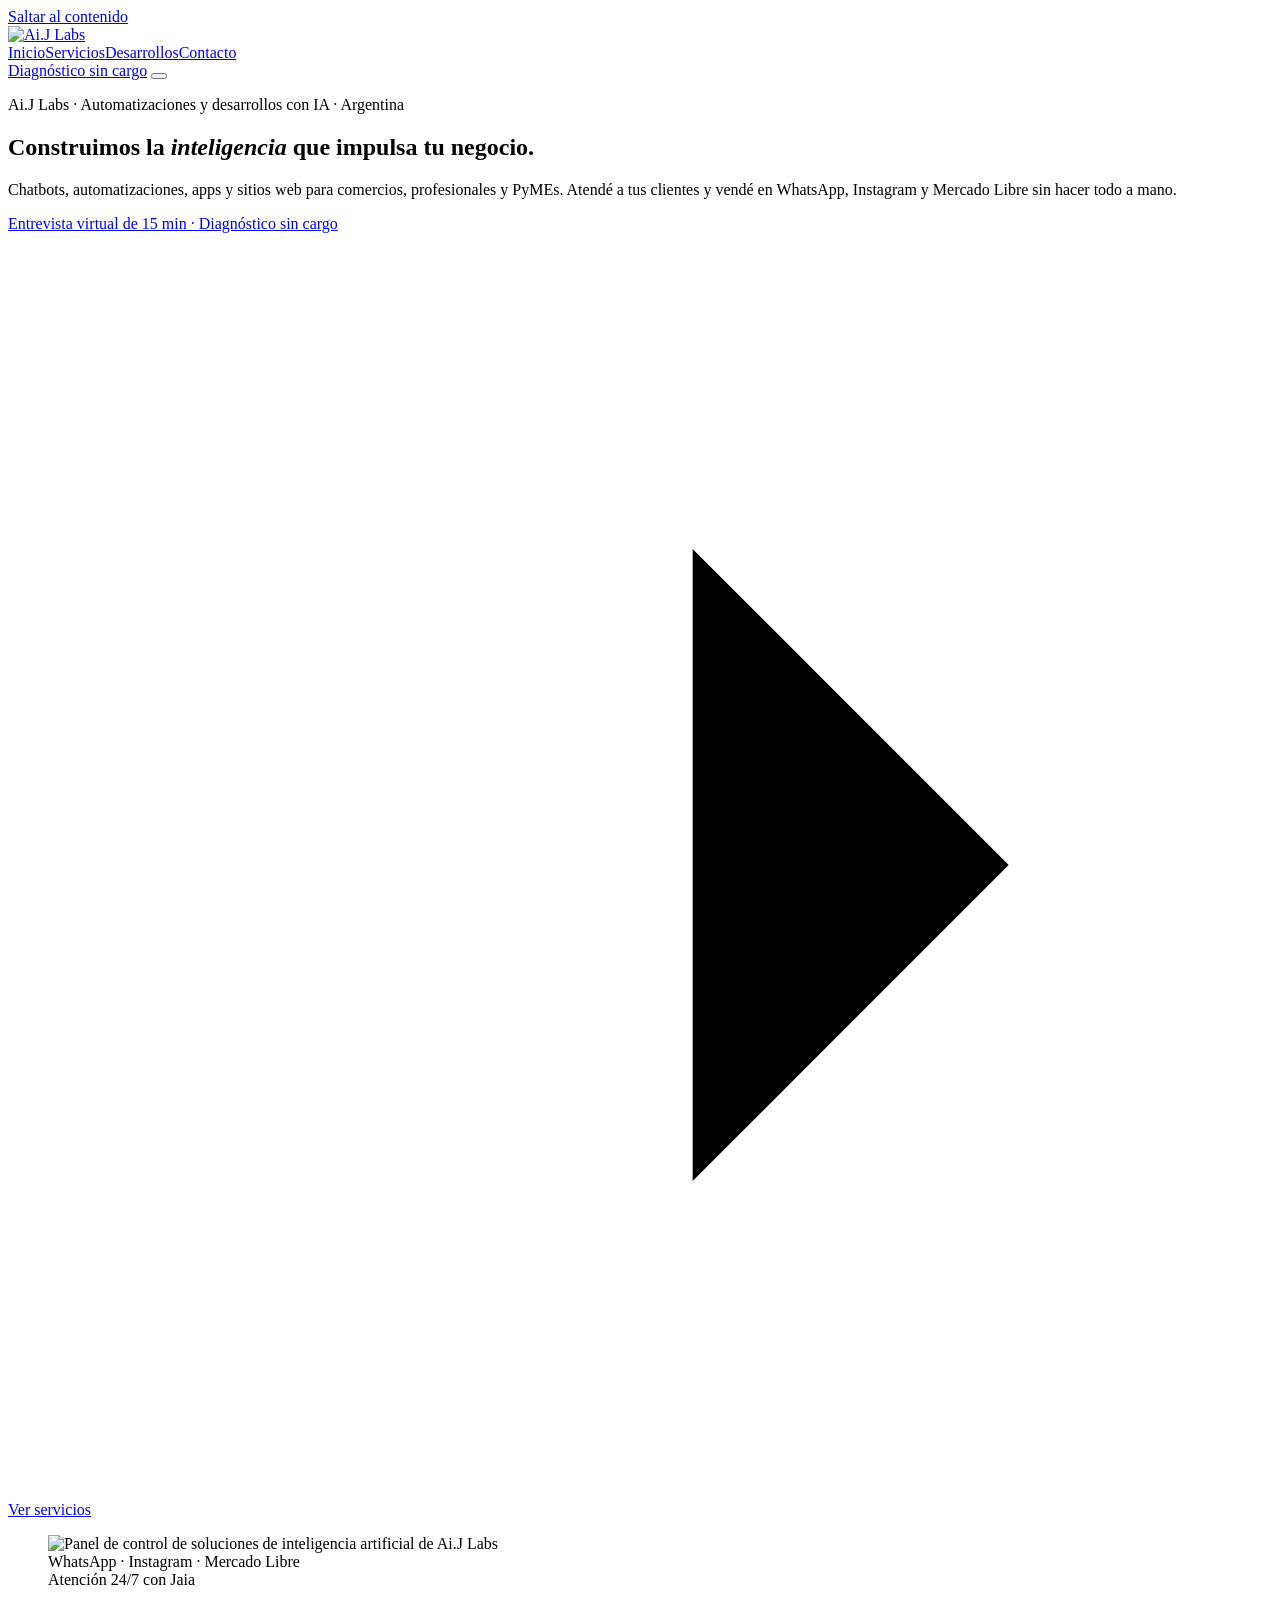
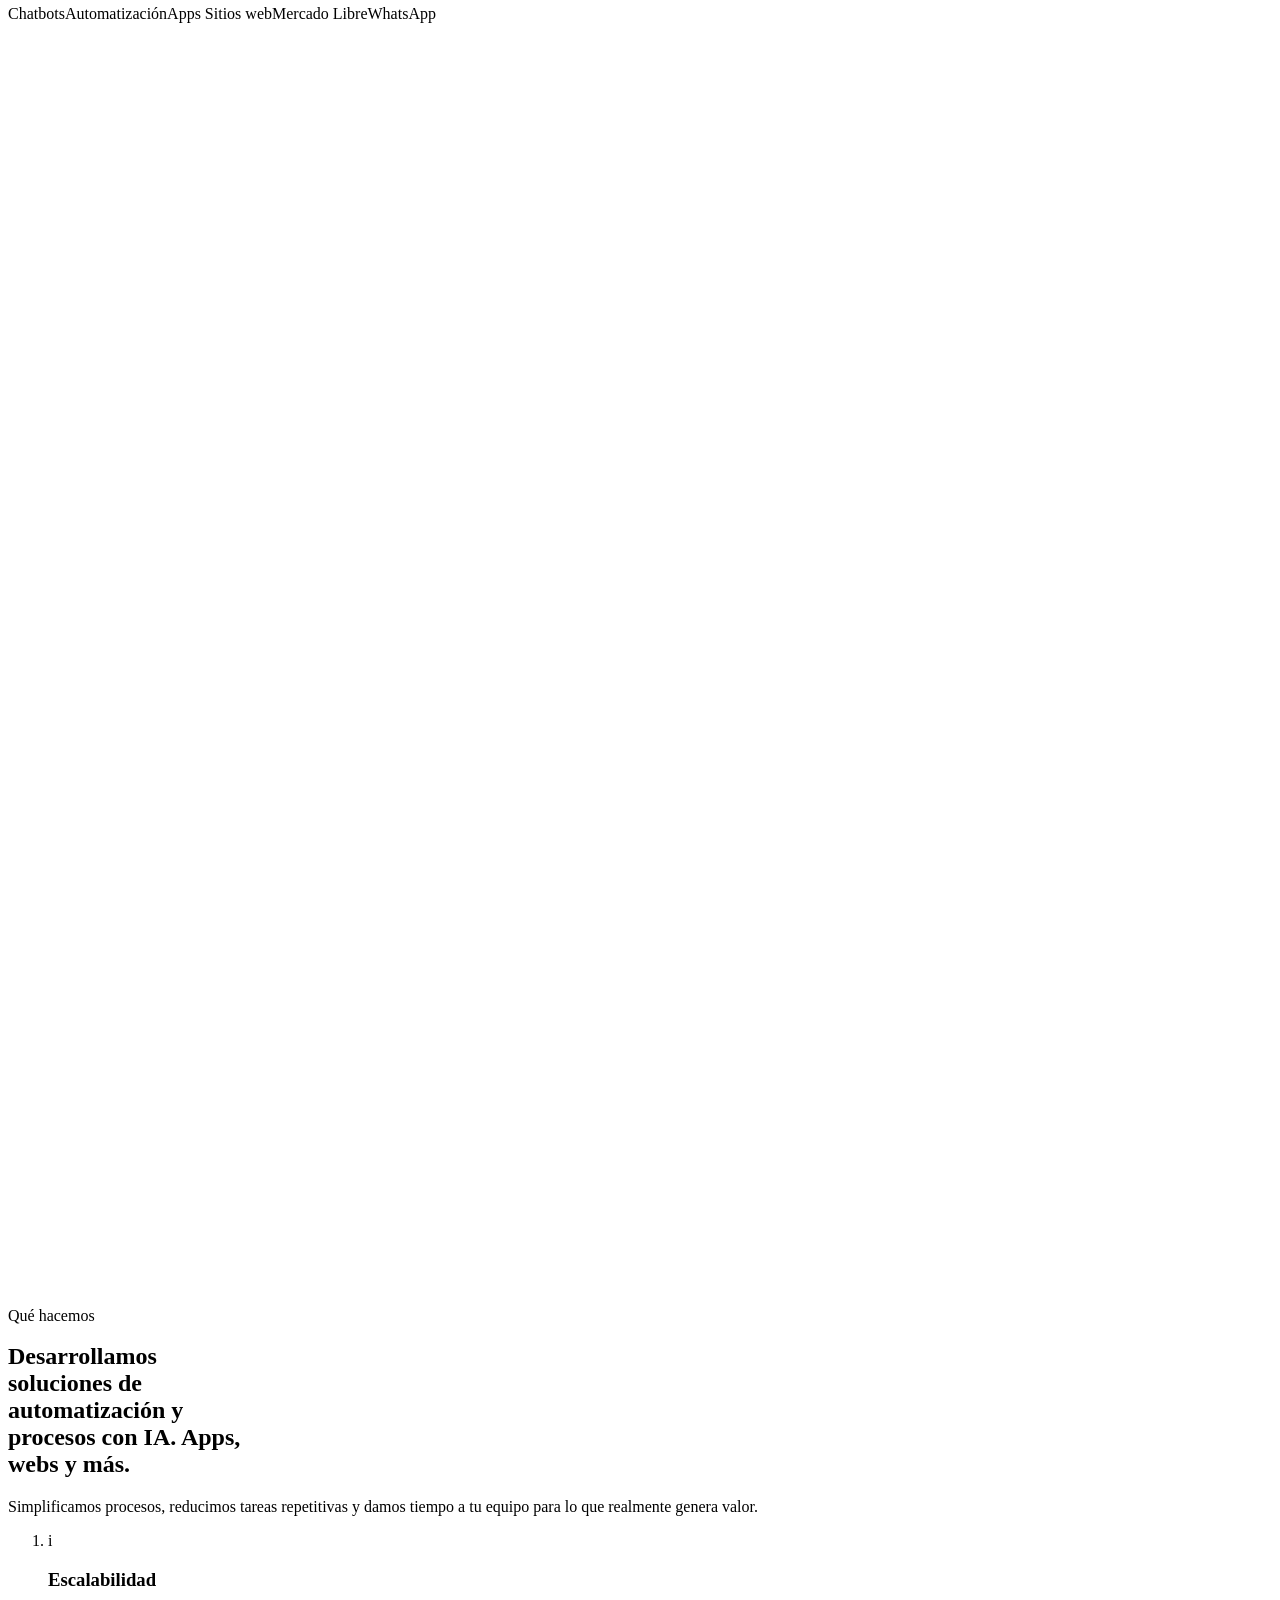
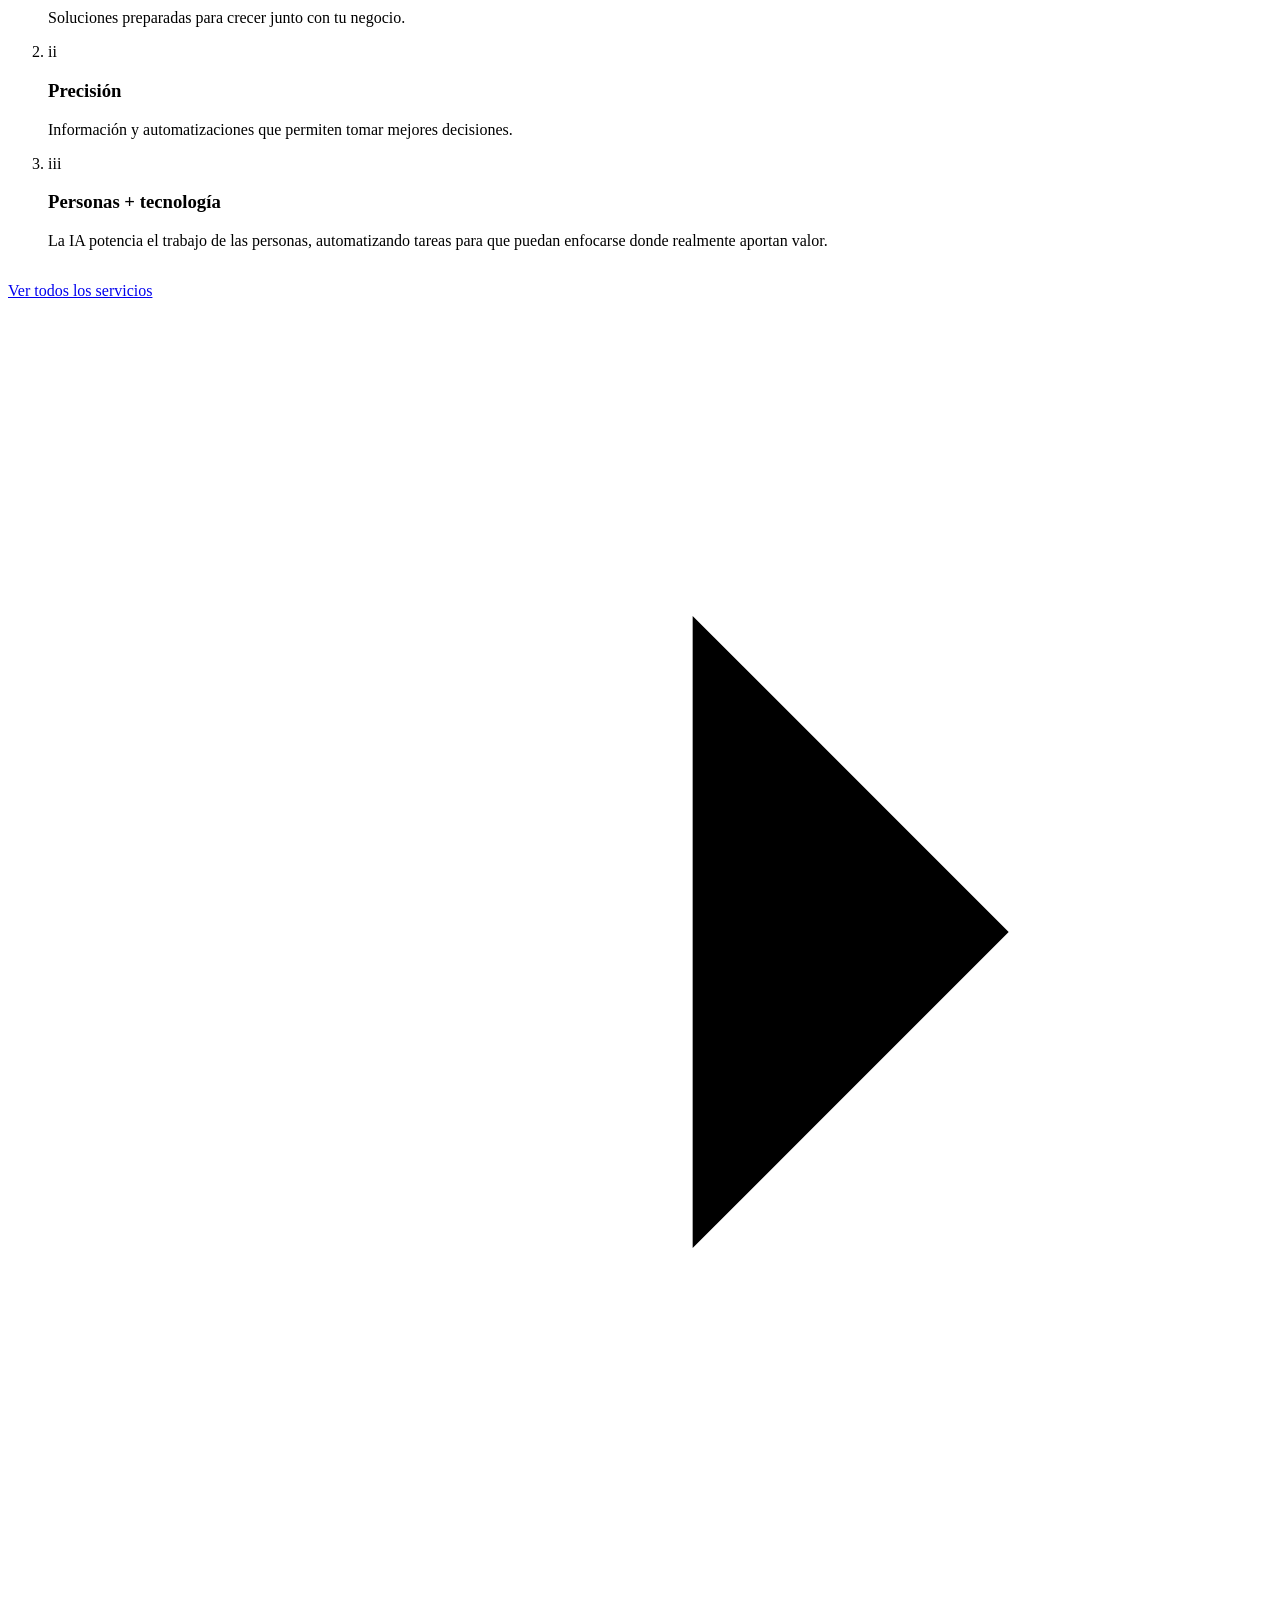
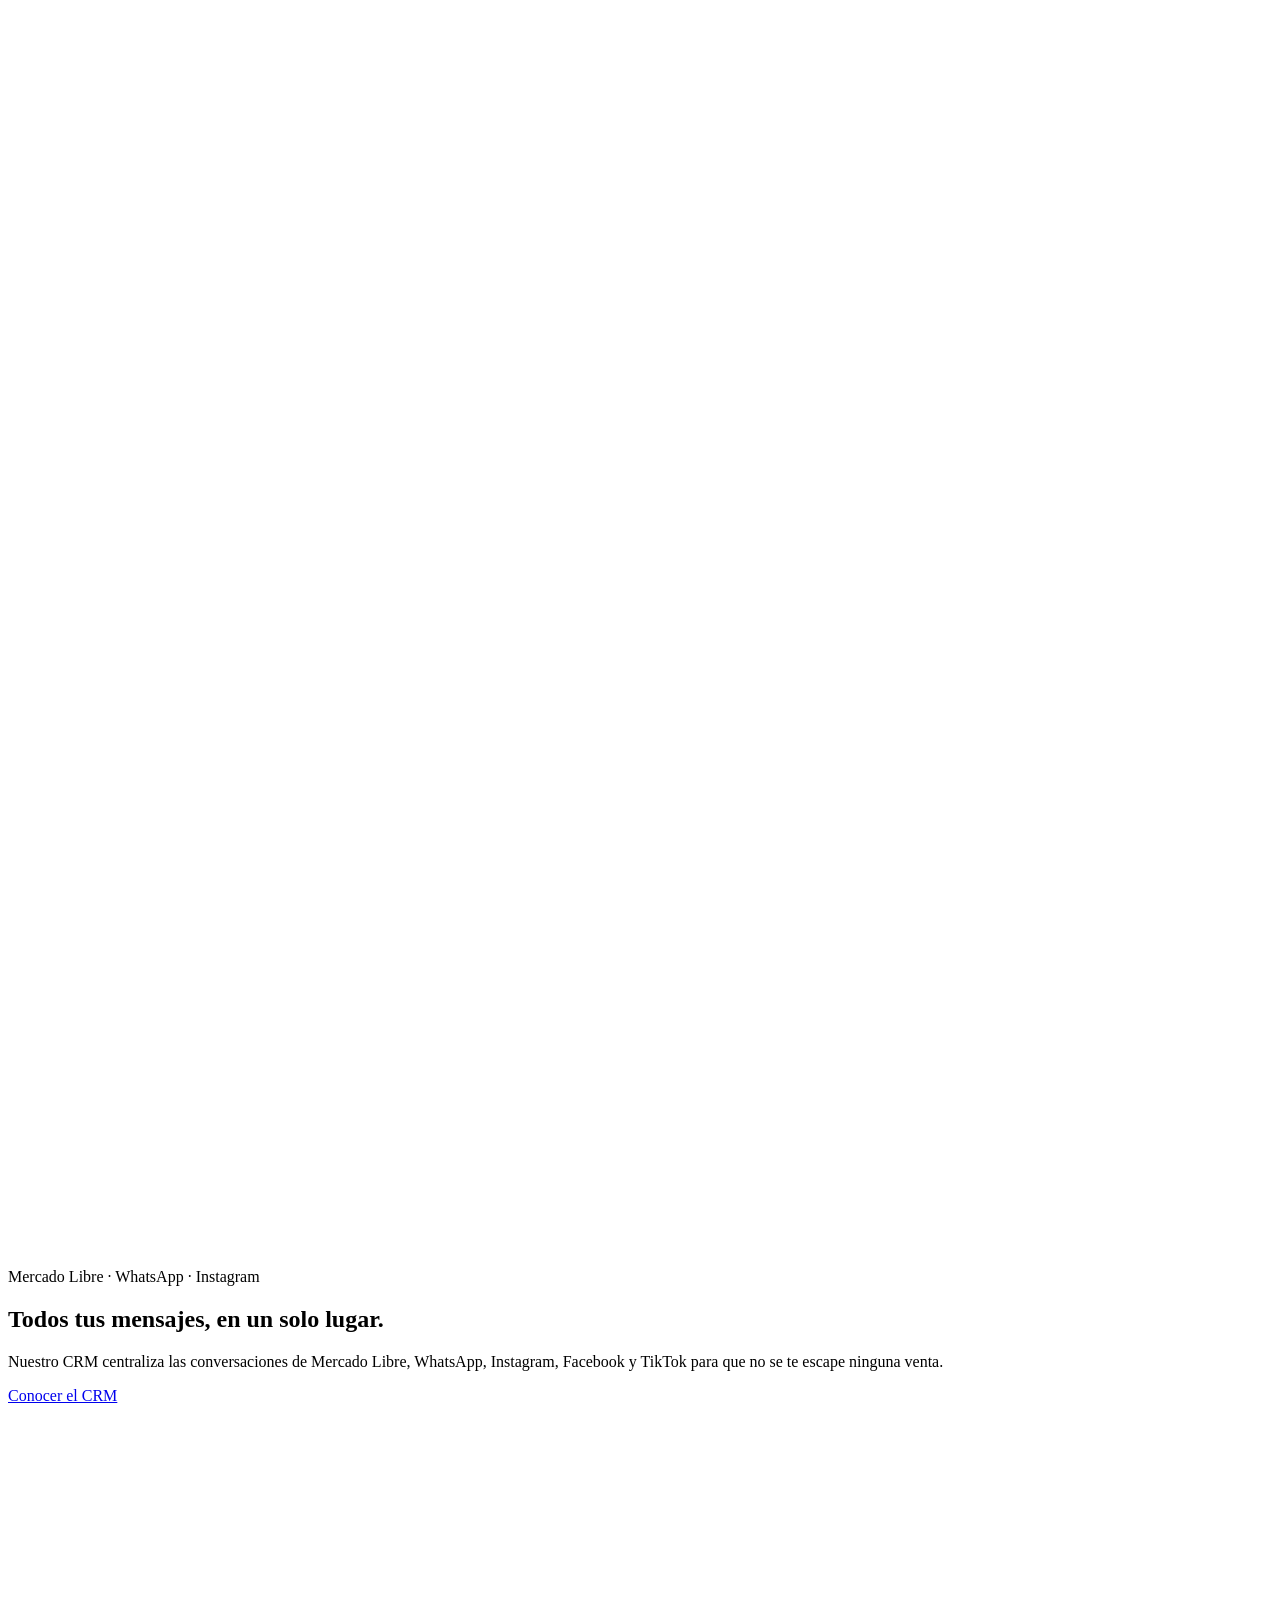
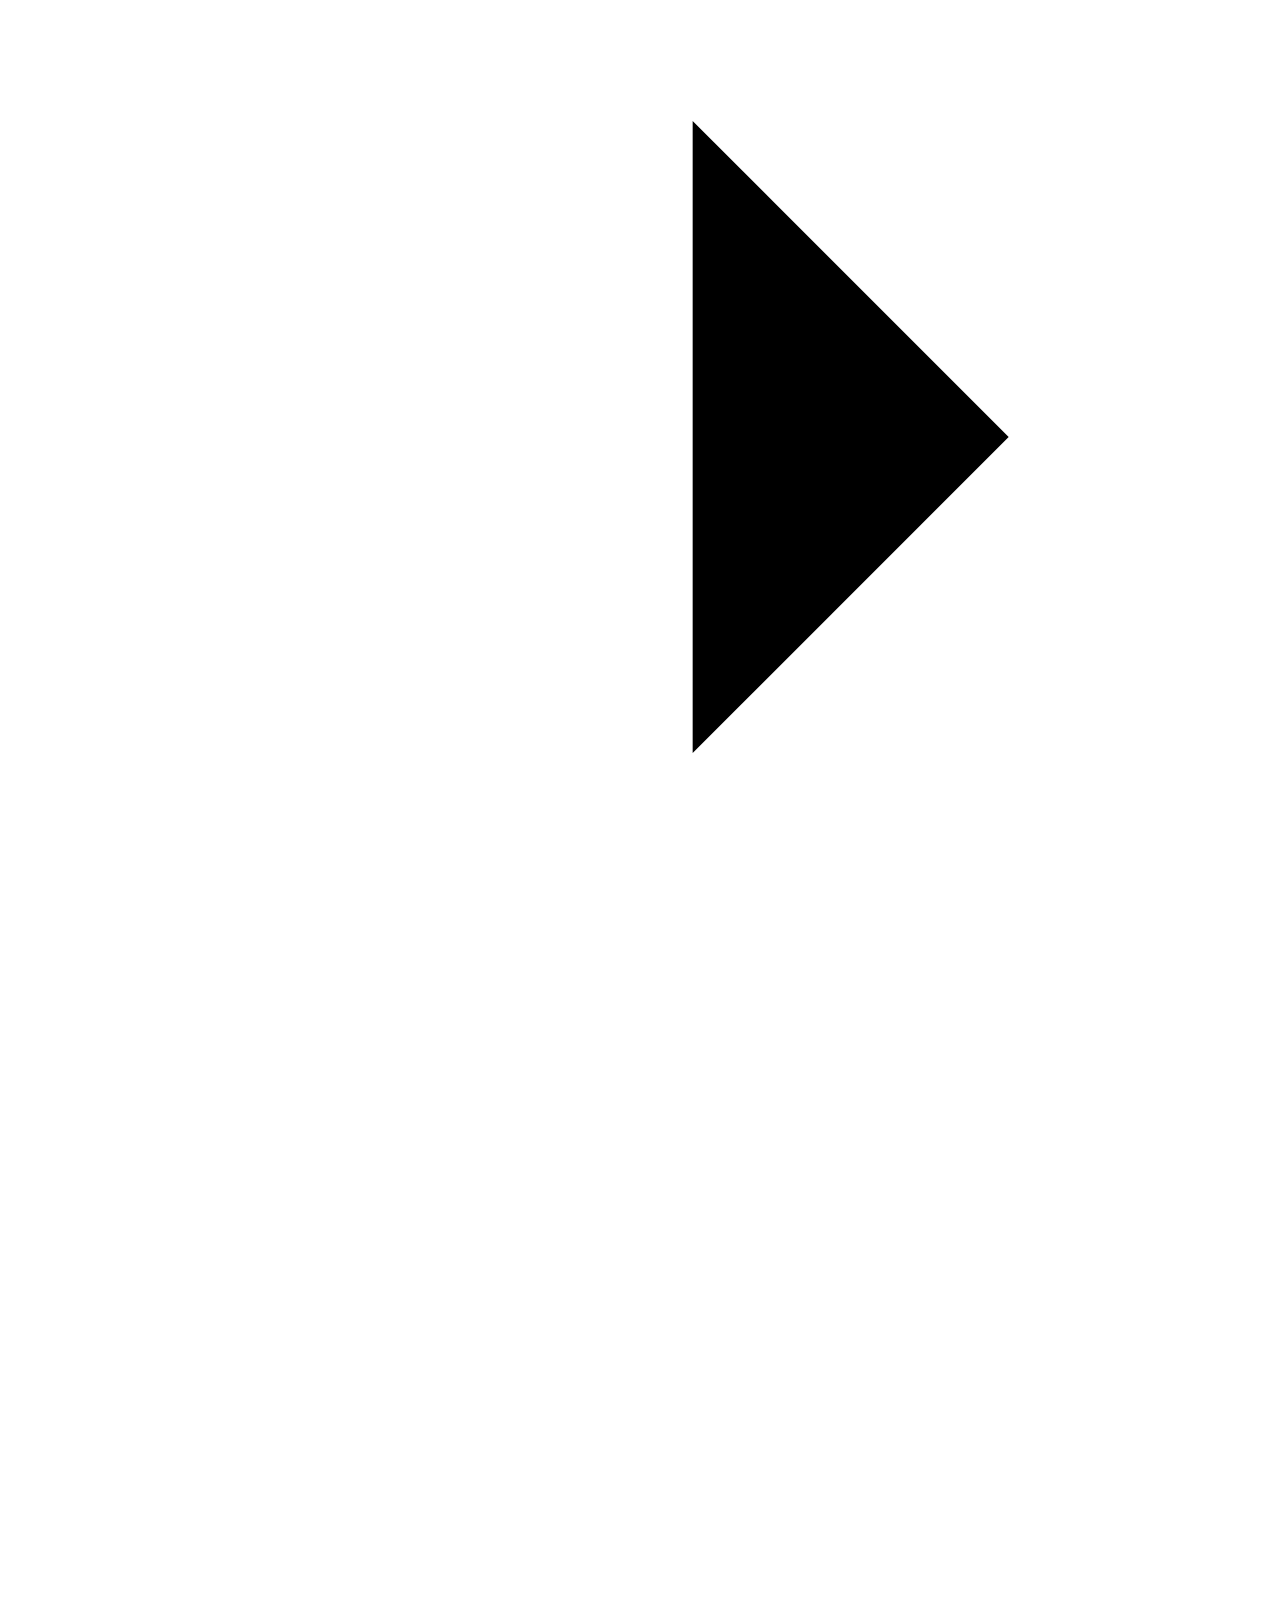
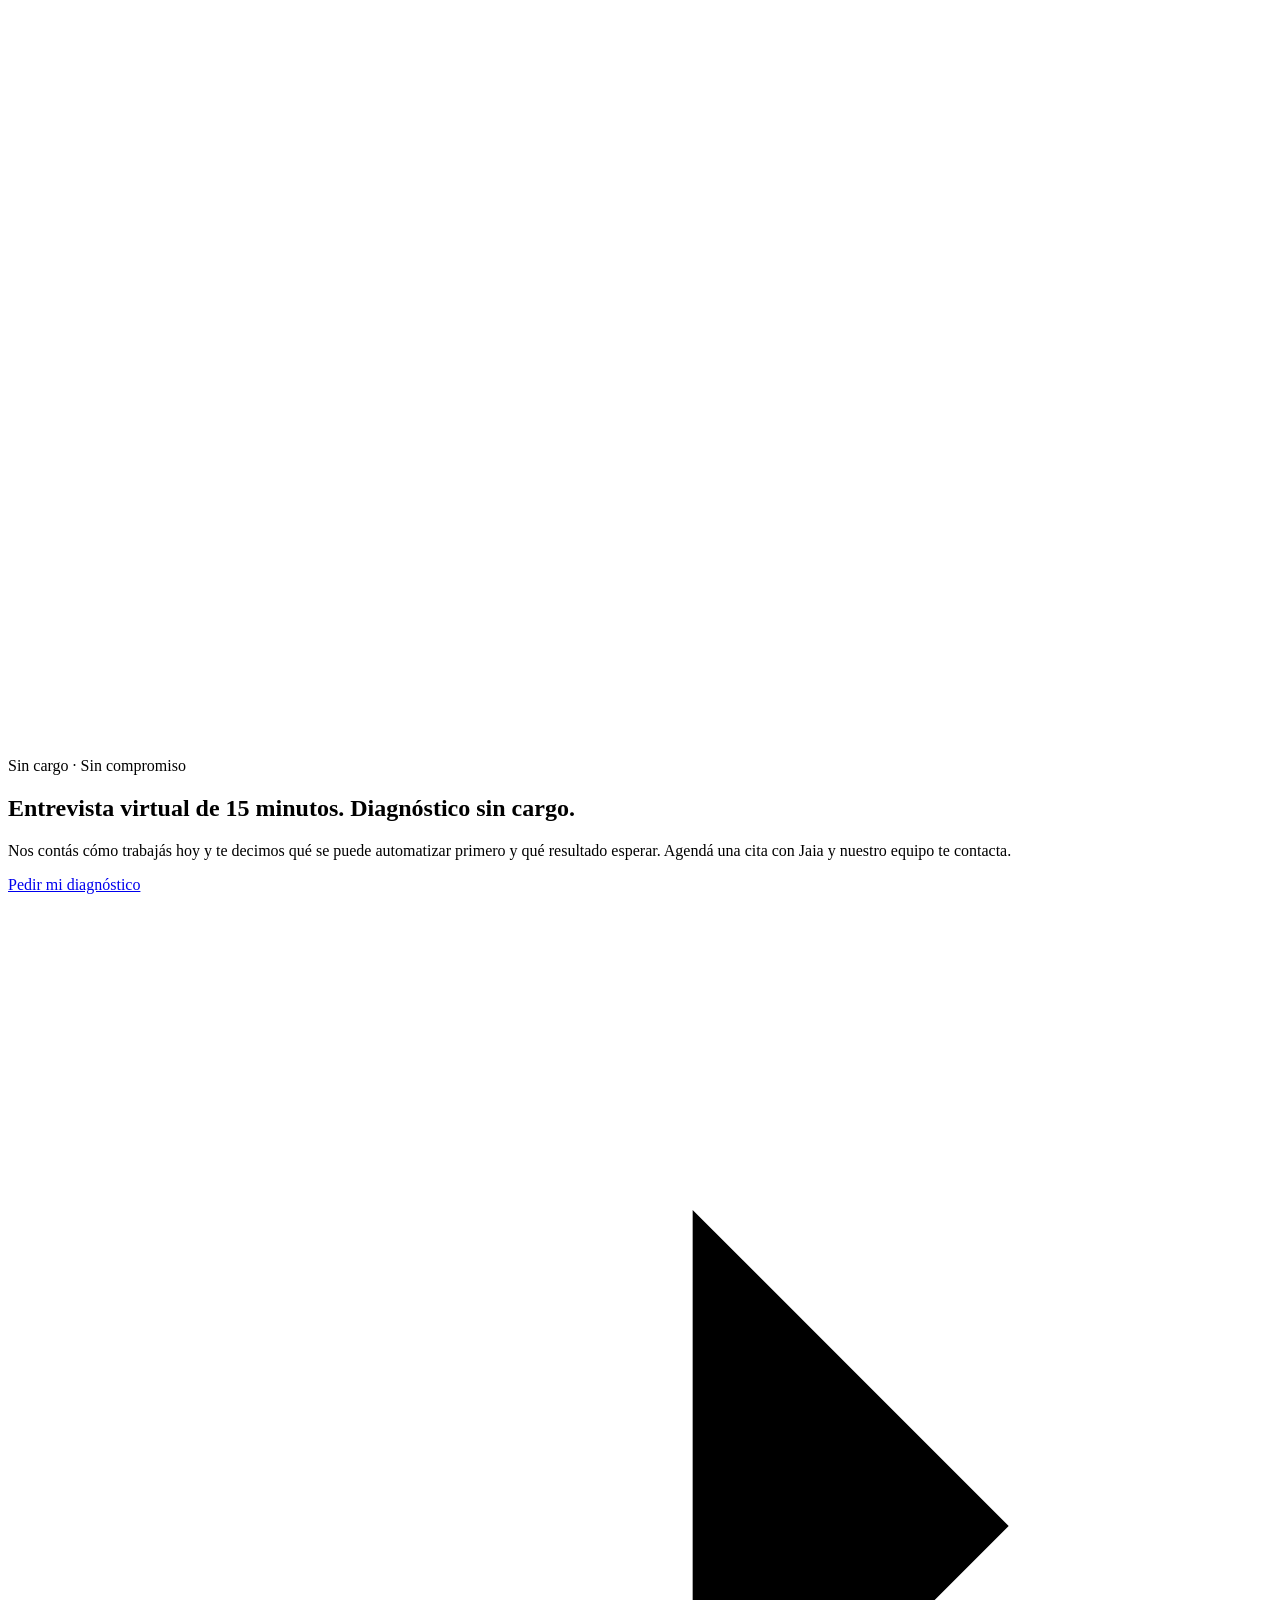
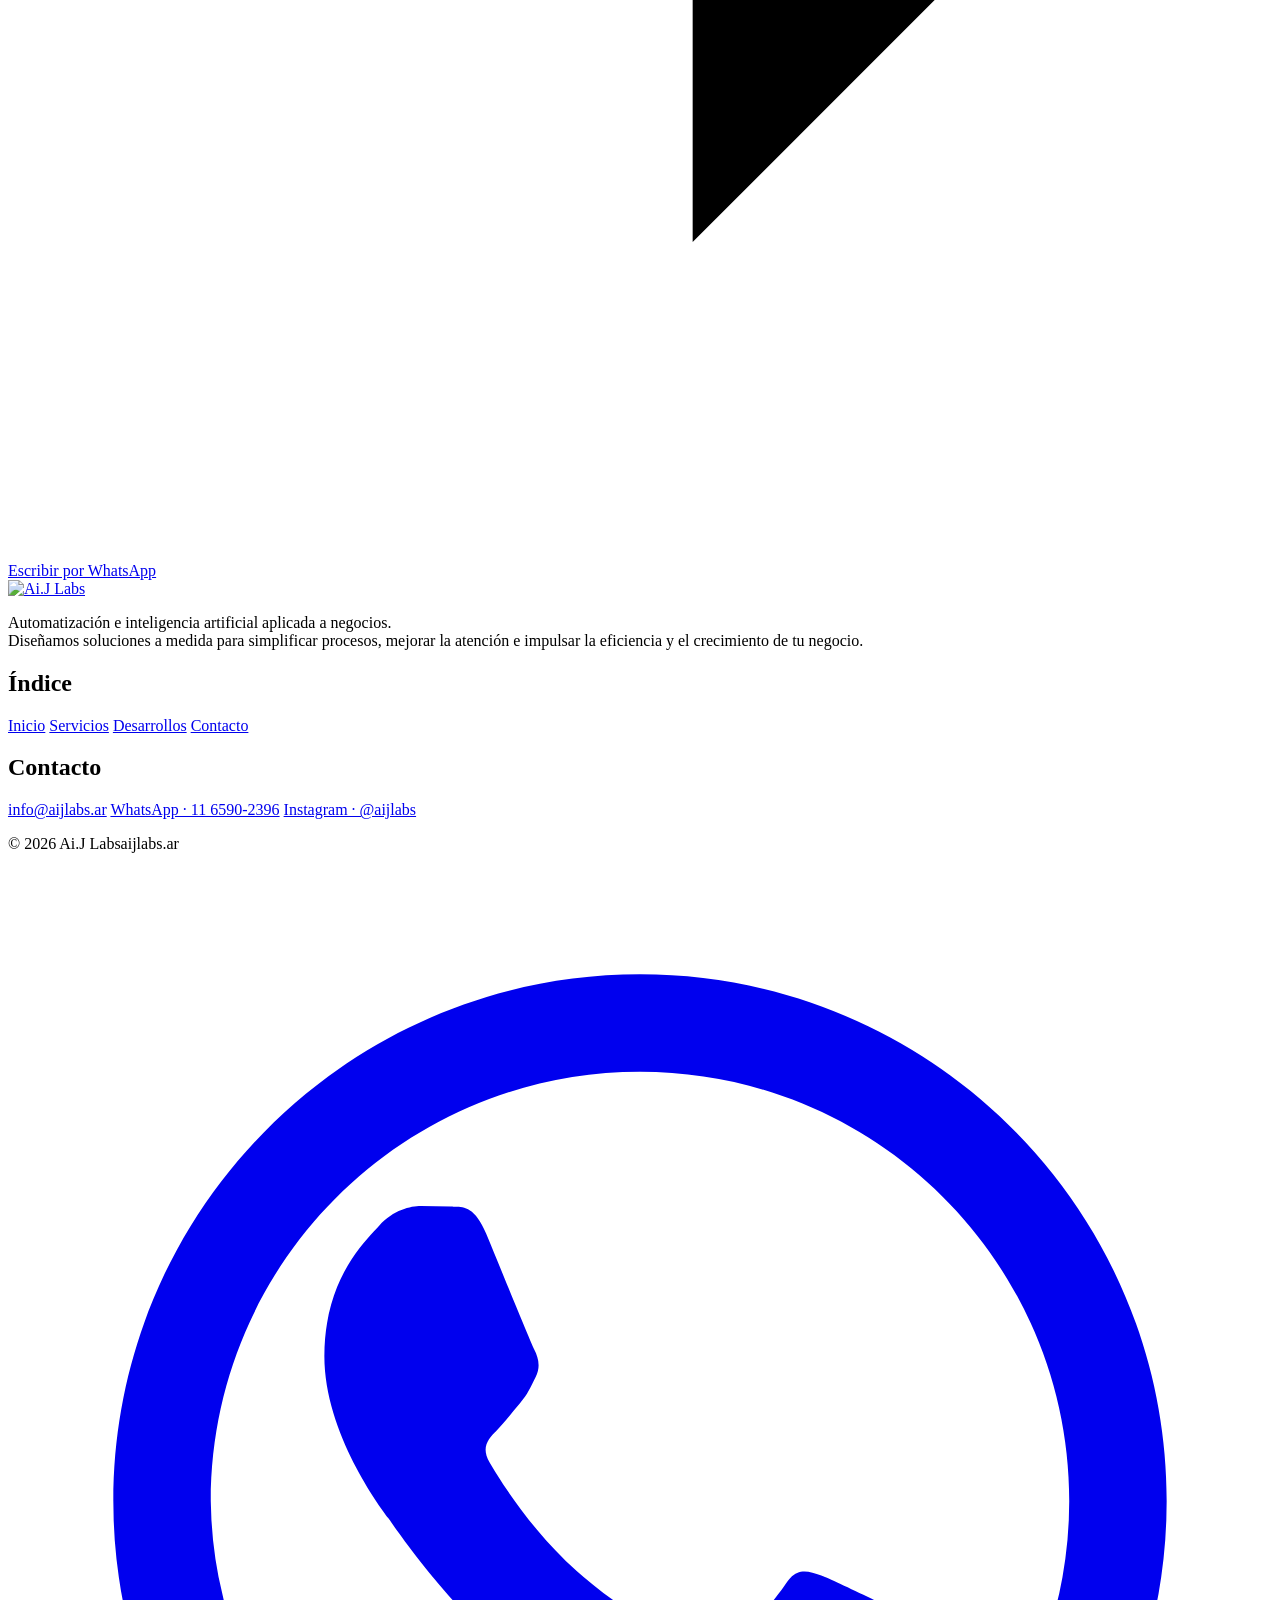
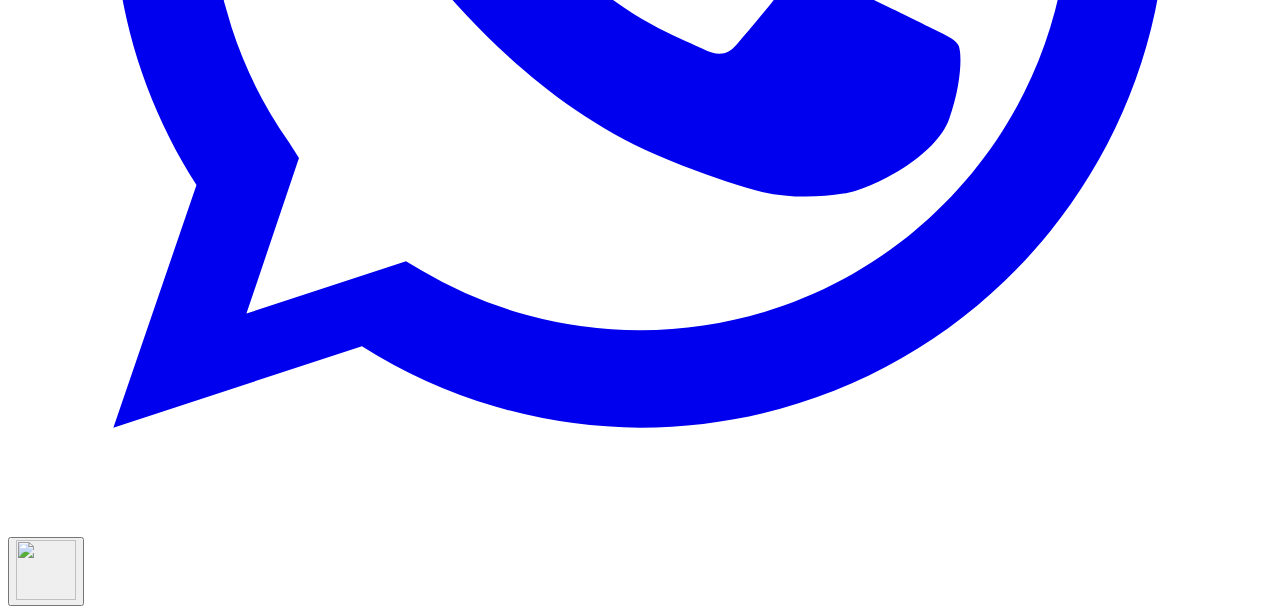
==== commit 2b34f6fa: "Web: aclarar que la entrevista dura 15 min y el diagnóstico es sin cargo Co-Authored-By: Claude Sonn" ====
--- a/public/index.html
+++ b/public/index.html
@@ -1,417 +1,215 @@
 <!doctype html>
+<!-- ============================================================================
+     Ai.J Labs — Landing corporativa · Rediseño V2 (edición "papel blanco")
+     Dirección de arte: editorial / minimalismo de alto impacto sobre blanco.
+     Tipografía display: Bricolage Grotesque · Cuerpo: Hanken Grotesk · Técnica: Space Mono
+     Contenido migrado de la V1 · Imágenes de la V1.
+     ========================================================================= -->
 <html lang="es">
 <head>
-<meta charset="UTF-8" />
-<meta name="viewport" content="width=device-width, initial-scale=1.0" />
-<title>AiJ Labs — Soluciones de IA para Comercios, Profesionales y Pymes</title>
-<meta name="description" content="AiJ Labs: soluciones de inteligencia artificial a medida para comercios, profesionales y pymes. Automatización, agentes conversacionales de WhatsApp, integración de datos y consultoría estratégica." />
-<meta name="robots" content="index, follow" />
-<link rel="canonical" href="https://aijlabs.ar/" />
-<meta name="theme-color" content="#00236f" />
-<link rel="icon" href="/logo-icon.png" />
-<link rel="apple-touch-icon" href="/logo-icon.png" />
-<meta property="og:type" content="website" />
-<meta property="og:site_name" content="AiJ Labs" />
-<meta property="og:title" content="AiJ Labs — Soluciones de IA para Comercios, Profesionales y Pymes" />
-<meta property="og:description" content="Inteligente. Escalable. Centrado en el humano. Automatización, agentes de WhatsApp e integración de datos para tu negocio." />
-<meta property="og:url" content="https://aijlabs.ar/" />
-<meta property="og:image" content="https://aijlabs.ar/logo-full.png" />
-<meta property="og:locale" content="es_AR" />
-<meta name="twitter:card" content="summary" />
-<meta name="twitter:title" content="AiJ Labs — Soluciones de IA para Comercios, Profesionales y Pymes" />
-<meta name="twitter:description" content="Inteligente. Escalable. Centrado en el humano. Automatización, agentes de WhatsApp e integración de datos para tu negocio." />
-<meta name="twitter:image" content="https://aijlabs.ar/logo-full.png" />
-
-<meta name="viewport" content="width=device-width, initial-scale=1.0" />
-<link rel="preconnect" href="https://fonts.googleapis.com">
-<link href="https://fonts.googleapis.com/css2?family=Inter:wght@400;500;600;700&family=Hanken+Grotesk:wght@600;700;800&family=Plus+Jakarta+Sans:wght@700;800&family=Material+Symbols+Outlined:opsz,wght,FILL,GRAD@20..48,100..700,0..1,-50..200&display=swap" rel="stylesheet">
-<style>
-  html { scroll-behavior: smooth; }
-  body { margin: 0; }
-  .msym { font-family: 'Material Symbols Outlined'; font-weight: normal; font-style: normal; line-height: 1; }
-  a { color: #0058be; }
-  a:hover { color: #00236f; }
-  .roll-word { display: inline-block; opacity: 0; transform: perspective(600px) rotateX(-90deg) translateY(20px); transform-origin: 50% 100%; animation: rollIn 0.7s cubic-bezier(0.22,1,0.36,1) forwards; }
-  @keyframes rollIn { to { opacity: 1; transform: perspective(600px) rotateX(0deg) translateY(0); } }
-  @media (prefers-reduced-motion: reduce) { .roll-word { animation: none; opacity: 1; transform: none; } }
-</style>
-
+  <meta charset="UTF-8" />
+  <meta name="viewport" content="width=device-width, initial-scale=1.0, viewport-fit=cover" />
+
+  <title>Ai.J Labs — Chatbots y automatización con IA para PyMEs en Argentina</title>
+  <meta name="description" content="Chatbots de WhatsApp, automatizaciones, apps y sitios web con IA para comercios, profesionales y PyMEs en Argentina. Pedí una entrevista virtual de 15 minutos y recibí tu diagnóstico sin cargo." />
+  <meta name="keywords" content="inteligencia artificial, IA a medida, automatización, agentes de IA, agentes de WhatsApp, chatbots, integración de datos, desarrollo de aplicaciones, sitios web, consultoría IA, comercios, profesionales, pymes, Argentina, Ai.J Labs" />
+  <meta name="author" content="Ai.J Labs" />
+  <meta name="robots" content="index, follow" />
+  <meta name="theme-color" content="#ffffff" />
+  <link rel="canonical" href="https://aijlabs.ar/" />
+
+  <link rel="icon" href="/logo-icon.png" />
+  <link rel="apple-touch-icon" href="/logo-icon.png" />
+
+  <meta property="og:type" content="website" />
+  <meta property="og:site_name" content="Ai.J Labs" />
+  <meta property="og:title" content="Ai.J Labs — Construimos la inteligencia que impulsa tu negocio" />
+  <meta property="og:description" content="Soluciones de IA y automatización para comercios, profesionales y PyMEs. Transformamos procesos complejos y tareas repetitivas en soluciones simples, eficientes y escalables." />
+  <meta property="og:url" content="https://aijlabs.ar/" />
+  <meta property="og:image" content="https://aijlabs.ar/logo-full.png" />
+  <meta property="og:locale" content="es_AR" />
+  <meta name="twitter:card" content="summary_large_image" />
+  <meta name="twitter:title" content="Ai.J Labs — Construimos la inteligencia que impulsa tu negocio" />
+  <meta name="twitter:description" content="Soluciones de IA y automatización a medida para comercios, profesionales y PyMEs en Argentina." />
+  <meta name="twitter:image" content="https://aijlabs.ar/logo-full.png" />
+
+  <link rel="preconnect" href="https://fonts.googleapis.com" />
+  <link rel="preconnect" href="https://fonts.gstatic.com" crossorigin />
+  <link href="https://fonts.googleapis.com/css2?family=Bricolage+Grotesque:opsz,wght@12..96,400..800&family=Hanken+Grotesk:wght@400;500;600;700&family=Space+Mono:wght@400;700&display=swap" rel="stylesheet" />
+
+  <link rel="stylesheet" href="/styles.css" />
+
+  <script type="application/ld+json">
+  {
+    "@context": "https://schema.org",
+    "@type": "Organization",
+    "name": "Ai.J Labs",
+    "url": "https://aijlabs.ar/",
+    "logo": "https://aijlabs.ar/logo-full.png",
+    "description": "Soluciones de IA y automatización a medida para comercios, profesionales y PyMEs: automatización de tareas, agentes de IA para WhatsApp, integración de datos, aplicaciones, sitios web y consultoría.",
+    "email": "info@aijlabs.ar",
+    "address": { "@type": "PostalAddress", "addressCountry": "AR" },
+    "sameAs": ["https://instagram.com/aijlabs"]
+  }
+  </script>
 </head>
+
 <body>
-
-
-
-<div style="background:#faf8ff;color:#131b2e;font-family:Inter,sans-serif;overflow-x:hidden;position:relative;min-height:100vh">
-
-  <!-- Header -->
-  <header style="position:fixed;top:0;left:0;right:0;z-index:50;background:rgba(250,248,255,0.85);backdrop-filter:blur(20px);box-shadow:0 1px 8px rgba(0,0,0,0.04)">
-    <div style="height:80px;padding:0 24px;max-width:1280px;margin:0 auto;display:flex;align-items:center;justify-content:space-between">
-      <a href="#top" style="display:flex;align-items:center;gap:8px">
-        <img src="/logo-full.png" alt="AiJ Labs" style="height:56px;width:auto;object-fit:contain" />
+  <a class="skip-link" href="#main">Saltar al contenido</a>
+  <header class="masthead" id="masthead">
+    <div class="shell masthead__inner">
+      <a href="/" class="masthead__logo" aria-label="Ai.J Labs — inicio"><img src="/logo-full.png" alt="Ai.J Labs" width="200" height="60" /></a>
+      <nav class="masthead__nav" aria-label="Navegación principal"><a href="/" aria-current="page"><span>Inicio</span></a><a href="/servicios"><span>Servicios</span></a><a href="/desarrollos"><span>Desarrollos</span></a><a href="/contacto"><span>Contacto</span></a></nav>
+      <div class="masthead__end">
+        <a href="/contacto" class="btn btn--brand btn--sm">Diagnóstico sin cargo</a>
+        <button id="navToggle" class="burger" aria-label="Abrir menú" aria-expanded="false" aria-controls="drawer"><span></span><span></span></button>
+      </div>
+    </div>
+    <nav id="drawer" class="drawer" aria-label="Navegación" hidden><a href="/">Inicio</a><a href="/servicios">Servicios</a><a href="/desarrollos">Desarrollos</a><a href="/contacto">Contacto</a><a href="/contacto" class="btn btn--brand btn--block">Diagnóstico sin cargo de 15 min</a></nav>
+  </header>
+  <main id="main">
+    <span id="top" aria-hidden="true"></span>
+
+    <section class="hero">
+      <div class="hero__dots" aria-hidden="true"></div>
+      <div class="shell">
+        <p class="tag hero__tag reveal">
+          <span class="tag__dot" aria-hidden="true"></span>
+          Ai.J Labs · Automatizaciones y desarrollos con IA · Argentina
+        </p>
+
+        <h1 class="hero__title" id="heroTitle">
+          Construimos la <em>inteligencia</em> que impulsa tu negocio.
+        </h1>
+
+        <div class="hero__meta">
+          <p class="hero__lead reveal">
+            Chatbots, automatizaciones, apps y sitios web para comercios, profesionales
+            y PyMEs. Atendé a tus clientes y vendé en WhatsApp, Instagram y
+            Mercado Libre sin hacer todo a mano.
+          </p>
+          <div class="hero__cta reveal">
+            <a href="/contacto" class="btn btn--ink btn--lg">
+              Entrevista virtual de 15 min · Diagnóstico sin cargo
+              <svg viewBox="0 0 24 24" aria-hidden="true"><path d="M5 12h14M13 6l6 6-6 6" /></svg>
+            </a>
+            <a href="/servicios" class="btn btn--line btn--lg">Ver servicios</a>
+          </div>
+        </div>
+      </div>
+
+      <figure class="hero__media reveal">
+        <img src="/img/hero-bg.png" alt="Panel de control de soluciones de inteligencia artificial de Ai.J Labs" width="1600" height="900" fetchpriority="high" />
+        <figcaption class="hero__chip hero__chip--a">WhatsApp · Instagram · Mercado Libre</figcaption>
+        <figcaption class="hero__chip hero__chip--b">Atención 24/7 con Jaia</figcaption>
+      </figure>
+
+      <div class="ticker" aria-hidden="true">
+        <div class="ticker__track" id="tickerTrack">
+          <span>Chatbots</span><span>Automatización</span><span>Apps</span>
+          <span>Sitios web</span><span>Mercado Libre</span><span>WhatsApp</span>
+        </div>
+      </div>
+    </section>
+    <section class="band" id="nosotros" aria-labelledby="nosotrosTitle">
+      <div class="shell">
+        <span class="ico" aria-hidden="true"><svg viewBox="0 0 24 24" fill="none" stroke="#fff" stroke-width="1.5" stroke-linecap="round" stroke-linejoin="round"><circle cx="12" cy="12" r="3"/><path d="M19.4 15a1.7 1.7 0 0 0 .3 1.8l.1.1a2 2 0 1 1-2.8 2.8l-.1-.1a1.7 1.7 0 0 0-1.8-.3 1.7 1.7 0 0 0-1 1.5V21a2 2 0 1 1-4 0v-.1a1.7 1.7 0 0 0-1.1-1.5 1.7 1.7 0 0 0-1.8.3l-.1.1a2 2 0 1 1-2.8-2.8l.1-.1a1.7 1.7 0 0 0 .3-1.8 1.7 1.7 0 0 0-1.5-1H3a2 2 0 1 1 0-4h.1a1.7 1.7 0 0 0 1.5-1.1 1.7 1.7 0 0 0-.3-1.8l-.1-.1a2 2 0 1 1 2.8-2.8l.1.1a1.7 1.7 0 0 0 1.8.3H9a1.7 1.7 0 0 0 1-1.5V3a2 2 0 1 1 4 0v.1a1.7 1.7 0 0 0 1 1.5 1.7 1.7 0 0 0 1.8-.3l.1-.1a2 2 0 1 1 2.8 2.8l-.1.1a1.7 1.7 0 0 0-.3 1.8V9a1.7 1.7 0 0 0 1.5 1H21a2 2 0 1 1 0 4h-.1a1.7 1.7 0 0 0-1.5 1z"/></svg></span><p class="tag"><span class="tag__dot" aria-hidden="true"></span>Qué hacemos</p>
+        <h2 id="nosotrosTitle" class="h2 reveal" style="margin-top:18px;max-width:20ch">Desarrollamos soluciones de automatización y procesos con IA. Apps, webs y más.</h2>
+        <p class="lead reveal" style="margin-top:20px">Simplificamos procesos, reducimos tareas repetitivas y damos tiempo a tu equipo para lo que realmente genera valor.</p>
+          <ol class="pillars">
+            <li class="pillar reveal">
+              <span class="pillar__no">i</span>
+              <h3>Escalabilidad</h3>
+              <p>Soluciones preparadas para crecer junto con tu negocio.</p>
+            </li>
+            <li class="pillar reveal">
+              <span class="pillar__no">ii</span>
+              <h3>Precisión</h3>
+              <p>Información y automatizaciones que permiten tomar mejores decisiones.</p>
+            </li>
+            <li class="pillar reveal">
+              <span class="pillar__no">iii</span>
+              <h3>Personas + tecnología</h3>
+              <p>La IA potencia el trabajo de las personas, automatizando tareas para que puedan enfocarse donde realmente aportan valor.</p>
+            </li>
+          </ol>
+        <p class="reveal" style="margin-top:32px"><a href="/servicios" class="inline-link">Ver todos los servicios <svg viewBox="0 0 24 24" aria-hidden="true"><path d="M5 12h14M13 6l6 6-6 6" /></svg></a></p>
+      </div>
+    </section>
+
+    <section class="band band--alt ml" aria-labelledby="mlTitle">
+      <div class="shell ml__inner">
+        <div>
+          <span class="ico" aria-hidden="true"><svg viewBox="0 0 24 24" fill="none" stroke="#fff" stroke-width="1.5" stroke-linecap="round" stroke-linejoin="round"><path d="M13 2L4 14h7l-1 8 9-12h-7z"/></svg></span><p class="tag"><span class="tag__dot" aria-hidden="true"></span>Mercado Libre · WhatsApp · Instagram</p>
+          <h2 id="mlTitle" class="h2 reveal">Todos tus mensajes, en un solo lugar.</h2>
+          <p class="lead reveal">Nuestro CRM centraliza las conversaciones de Mercado Libre, WhatsApp, Instagram, Facebook y TikTok para que no se te escape ninguna venta.</p>
+          <a href="/desarrollos" class="inline-link reveal">Conocer el CRM <svg viewBox="0 0 24 24" aria-hidden="true"><path d="M5 12h14M13 6l6 6-6 6" /></svg></a>
+        </div>
+      </div>
+    </section>
+
+    <section class="band cta-band" aria-labelledby="ctaTitle">
+      <div class="shell cta-band__inner">
+        <div>
+          <span class="ico" aria-hidden="true"><svg viewBox="0 0 24 24" fill="none" stroke="#fff" stroke-width="1.5" stroke-linecap="round" stroke-linejoin="round"><circle cx="10.5" cy="10.5" r="6.5"/><path d="M15.5 15.5L21 21"/></svg></span><p class="tag"><span class="tag__dot" aria-hidden="true"></span>Sin cargo · Sin compromiso</p>
+          <h2 id="ctaTitle" class="h2 reveal">Entrevista virtual de 15 minutos. Diagnóstico sin cargo.</h2>
+          <p class="lead reveal">Nos contás cómo trabajás hoy y te decimos qué se puede automatizar primero y qué resultado esperar. Agendá una cita con Jaia y nuestro equipo te contacta.</p>
+        </div>
+        <div class="cta-band__actions reveal">
+          <a href="/contacto" class="btn btn--ink btn--lg">Pedir mi diagnóstico <svg viewBox="0 0 24 24" aria-hidden="true"><path d="M5 12h14M13 6l6 6-6 6" /></svg></a>
+          <a href="https://wa.me/5491165902396" target="_blank" rel="noopener noreferrer" class="btn btn--line btn--lg">Escribir por WhatsApp</a>
+        </div>
+      </div>
+    </section>
+
+  </main>
+
+  <!-- ═══ Footer ═════════════════════════════════════════════════════ -->
+  <footer class="colophon">
+    <div class="shell">
+      <a href="/" class="colophon__word" aria-label="Ai.J Labs — inicio">
+        <img src="/logo-full.png" alt="Ai.J Labs" width="320" height="96" />
       </a>
-      <nav style="display:none;align-items:center;gap:8px" class="desktop-nav">
-        <a href="#top" style="color:#fff;background:linear-gradient(90deg,#00236f,#0058be);font-size:14px;font-weight:500;padding:8px 16px;border-radius:8px;text-decoration:none;box-shadow:0 1px 3px rgba(0,0,0,0.08)">Inicio</a>
-        <a href="#servicios" style="color:#fff;background:linear-gradient(90deg,#00236f,#0058be);font-size:14px;font-weight:500;padding:8px 16px;border-radius:8px;text-decoration:none;box-shadow:0 1px 3px rgba(0,0,0,0.08)">Servicios</a>
-        <a href="#desarrollos" style="color:#fff;background:linear-gradient(90deg,#00236f,#0058be);font-size:14px;font-weight:500;padding:8px 16px;border-radius:8px;text-decoration:none;box-shadow:0 1px 3px rgba(0,0,0,0.08)">Desarrollos</a>
-        <a href="#contacto" style="color:#fff;background:linear-gradient(90deg,#00236f,#0058be);font-size:14px;font-weight:500;padding:8px 16px;border-radius:8px;text-decoration:none;box-shadow:0 1px 3px rgba(0,0,0,0.08)">Contacto</a>
-      </nav>
-      <div style="display:flex;align-items:center;gap:8px">
-        <a href="#contacto" class="contactanos-btn" style="display:inline-flex;background:linear-gradient(90deg,#1c2b3c,#2170e4);color:#fff;padding:10px 24px;border-radius:8px;font-size:14px;font-weight:500;text-decoration:none;box-shadow:0 1px 3px rgba(0,0,0,0.08)">Contactanos</a>
-        <button id="navToggle" class="mobile-toggle" aria-label="Abrir menú" aria-expanded="false" aria-controls="mobileNav" style="display:inline-flex;align-items:center;justify-content:center;width:44px;height:44px;border-radius:8px;border:none;background:transparent;color:#131b2e;cursor:pointer;flex-shrink:0">
-          <svg viewBox="0 0 24 24" style="width:24px;height:24px" fill="none" stroke="currentColor" stroke-width="2" stroke-linecap="round"><path d="M4 6h16M4 12h16M4 18h16"/></svg>
-        </button>
-      </div>
+      <div class="colophon__grid">
+        <p class="colophon__blurb">Automatización e inteligencia artificial aplicada a negocios.<br />Diseñamos soluciones a medida para simplificar procesos, mejorar la atención e impulsar la eficiencia y el crecimiento de tu negocio.</p>
+        <nav aria-label="Navegación del pie">
+          <h2 class="mono">Índice</h2>
+          <a href="/">Inicio</a>
+          <a href="/servicios">Servicios</a>
+          <a href="/desarrollos">Desarrollos</a>
+          <a href="/contacto">Contacto</a>
+        </nav>
+        <div>
+          <h2 class="mono">Contacto</h2>
+          <a href="mailto:info@aijlabs.ar">info@aijlabs.ar</a>
+          <a href="https://wa.me/5491165902396" target="_blank" rel="noopener noreferrer">WhatsApp · 11 6590-2396</a>
+          <a href="https://instagram.com/aijlabs" target="_blank" rel="noopener noreferrer">Instagram · @aijlabs</a>
+        </div>
+      </div>
+      <p class="colophon__legal"><span>© 2026 Ai.J Labs</span><span>aijlabs.ar</span></p>
     </div>
-    <nav id="mobileNav" class="mobile-nav" style="display:none;flex-direction:column;gap:2px;padding:8px 24px 16px;background:#faf8ff;border-top:1px solid #c5c5d3">
-      <a href="#top" style="padding:12px 0;color:#444651;text-decoration:none;font-size:15px">Inicio</a>
-      <a href="#servicios" style="padding:12px 0;color:#444651;text-decoration:none;font-size:15px">Servicios</a>
-      <a href="#desarrollos" style="padding:12px 0;color:#444651;text-decoration:none;font-size:15px">Desarrollos</a>
-      <a href="#contacto" style="padding:12px 0;color:#444651;text-decoration:none;font-size:15px">Contacto</a>
-    </nav>
-  </header>
-
-  <main id="top" style="position:relative;padding-top:80px;max-width:1280px;margin:0 auto;display:flex;flex-direction:column">
-    <div style="display:flex;flex-direction:column;gap:64px;padding-bottom:64px">
-
-      <!-- Hero -->
-      <section style="padding:0 24px;display:flex;flex-wrap:wrap;align-items:center;gap:40px;position:relative;margin-top:8px">
-        <div style="position:absolute;top:0;right:0;width:500px;height:500px;background:rgba(0,35,111,0.05);border-radius:9999px;filter:blur(64px);z-index:-1;transform:translate(33%,-25%)"></div>
-        <div style="display:flex;flex-direction:column;gap:24px;flex:1 1 420px;min-width:300px">
-          <h1 id="heroTitle" style="font-family:'Plus Jakarta Sans',sans-serif;font-weight:700;font-size:clamp(36px,5vw,60px);line-height:1.1;margin:0;text-shadow:0 2px 12px rgba(0,35,111,0.18)">Soluciones de IA para Comercios, Profesionales y Pymes.</h1>
-          <p style="color:#444651;max-width:90%;font-size:19px;line-height:1.6;margin:0">Inteligente. Escalable. Centrado en el humano. Transformamos datos complejos en ventajas competitivas simples y accionables.</p>
-          <div style="display:flex;flex-wrap:wrap;gap:16px;margin-top:4px">
-            <a href="#contacto" style="background:#00236f;color:#fff;border-radius:8px;padding:12px 24px;font-size:14px;font-weight:500;text-decoration:none;box-shadow:0 2px 8px rgba(0,0,0,0.12);display:flex;align-items:center;gap:8px">Hablemos <span class="msym" style="font-size:18px">arrow_forward</span></a>
-            <a href="#servicios" style="background:#e2e7ff;color:#131b2e;border-radius:8px;padding:12px 24px;font-size:14px;font-weight:500;text-decoration:none">Ver servicios</a>
-          </div>
-        </div>
-        <div style="flex:1.2 1 380px;min-width:300px;aspect-ratio:5/4;position:relative">
-          <img src="/img/hero-bg.png" alt="Panel de soluciones de IA de AiJ Labs" style="width:100%;height:100%;object-fit:contain;border-radius:24px" />
-        </div>
-      </section>
-
-      <!-- Quienes somos -->
-      <section style="padding:0 24px;display:flex;flex-direction:column;gap:40px;margin-top:24px">
-        <div style="display:flex;flex-direction:column;gap:8px;max-width:700px;margin:0 auto;text-align:center">
-          <h2 style="font-family:'Hanken Grotesk',sans-serif;font-size:32px;font-weight:700;margin:0">Quiénes somos</h2>
-          <p style="color:#444651;font-size:18px;line-height:1.6;margin:0">En AiJ Labs, democratizamos el acceso a inteligencia artificial de vanguardia. Diseñamos sistemas que se adaptan a la escala humana, optimizando procesos para que te enfoques en lo que realmente importa.</p>
-        </div>
-
-        <div style="display:grid;grid-template-columns:repeat(auto-fit,minmax(260px,1fr));gap:24px;align-items:center">
-          <div style="display:grid;grid-template-columns:repeat(auto-fit,minmax(200px,1fr));gap:24px;grid-column:1/-1">
-            <div style="background:#f2f3ff;padding:24px;border-radius:16px;box-shadow:0 1px 3px rgba(0,0,0,0.04);display:flex;flex-direction:column;gap:12px;position:relative;overflow:hidden">
-              <div style="width:56px;height:56px;background:#2170e4;color:#fefcff;border-radius:12px;display:flex;align-items:center;justify-content:center"><span class="msym" style="font-size:28px">hub</span></div>
-              <div><h3 style="font-family:'Hanken Grotesk',sans-serif;font-size:20px;margin:0 0 8px">Escalabilidad</h3><p style="color:#444651;font-size:16px;margin:0">Sistemas que crecen orgánicamente con tu negocio.</p></div>
-            </div>
-            <div style="background:#f2f3ff;padding:24px;border-radius:16px;box-shadow:0 1px 3px rgba(0,0,0,0.04);display:flex;flex-direction:column;gap:12px">
-              <div style="width:56px;height:56px;background:#1e3a8a;color:#90a8ff;border-radius:12px;display:flex;align-items:center;justify-content:center"><span class="msym" style="font-size:28px">insights</span></div>
-              <div><h3 style="font-family:'Hanken Grotesk',sans-serif;font-size:20px;margin:0 0 8px">Precisión</h3><p style="color:#444651;font-size:16px;margin:0">Modelos analíticos diseñados para decisiones exactas.</p></div>
-            </div>
-            <div style="background:#f2f3ff;padding:24px;border-radius:16px;box-shadow:0 1px 3px rgba(0,0,0,0.04);display:flex;flex-direction:column;gap:12px">
-              <div style="width:56px;height:56px;background:#334153;color:#9eadc2;border-radius:12px;display:flex;align-items:center;justify-content:center"><span class="msym" style="font-size:28px">emoji_people</span></div>
-              <div><h3 style="font-family:'Hanken Grotesk',sans-serif;font-size:20px;margin:0 0 8px">Centrado en el humano</h3><p style="color:#444651;font-size:16px;margin:0">Interfaces intuitivas que potencian el talento humano.</p></div>
-            </div>
-          </div>
-        </div>
-      </section>
-
-      <!-- Diferenciales -->
-      <section style="margin:0 24px;background:linear-gradient(135deg,#00236f,#0058be,#1c2b3c);color:#fff;padding:40px;border-radius:32px;box-shadow:0 8px 30px rgba(0,0,0,0.15);position:relative;overflow:hidden">
-        <div style="position:absolute;inset:0;opacity:0.1;background-image:radial-gradient(circle at 2px 2px, white 1px, transparent 0);background-size:24px 24px"></div>
-        <div style="position:relative;z-index:1;display:flex;flex-wrap:wrap;gap:40px;align-items:center;justify-content:space-between">
-          <div style="display:flex;align-items:center;gap:24px;flex:1 1 320px;min-width:260px">
-            <img src="/img/manos-con-nodos.png" alt="Chip de IA" style="width:96px;height:96px;object-fit:cover;border-radius:16px;box-shadow:0 4px 16px rgba(0,0,0,0.3);flex-shrink:0" />
-            <h2 style="font-family:'Hanken Grotesk',sans-serif;font-size:clamp(28px,3vw,40px);line-height:1.15;margin:0">El futuro es hoy.</h2>
-          </div>
-          <div style="display:flex;flex-wrap:wrap;gap:32px;flex:1.4 1 400px;justify-content:flex-end">
-            <div style="display:flex;flex-direction:column;align-items:center;text-align:center;gap:12px;flex:1;max-width:200px">
-              <div style="width:64px;height:64px;background:rgba(255,255,255,0.1);border-radius:9999px;display:flex;align-items:center;justify-content:center;backdrop-filter:blur(4px)"><span style="font-family:'Hanken Grotesk',sans-serif;font-size:24px;color:#d8e2ff;font-weight:700">98%</span></div>
-              <span style="font-size:15px;color:rgba(255,255,255,0.9)">Automatización de tareas rutinarias.</span>
-            </div>
-            <div style="display:flex;flex-direction:column;align-items:center;text-align:center;gap:12px;flex:1;max-width:200px">
-              <div style="width:64px;height:64px;background:rgba(255,255,255,0.1);border-radius:9999px;display:flex;align-items:center;justify-content:center;backdrop-filter:blur(4px)"><span class="msym" style="color:#d8e2ff;font-size:32px">speed</span></div>
-              <span style="font-size:15px;color:rgba(255,255,255,0.9)">Respuestas en tiempo real para tus clientes.</span>
-            </div>
-            <div style="display:flex;flex-direction:column;align-items:center;text-align:center;gap:12px;flex:1;max-width:200px">
-              <div style="width:64px;height:64px;background:rgba(255,255,255,0.1);border-radius:9999px;display:flex;align-items:center;justify-content:center;backdrop-filter:blur(4px)"><span class="msym" style="color:#d8e2ff;font-size:32px">query_stats</span></div>
-              <span style="font-size:15px;color:rgba(255,255,255,0.9)">Insights estratégicos basados en datos duros.</span>
-            </div>
-          </div>
-        </div>
-      </section>
-
-      <!-- Servicios -->
-      <section id="servicios" style="padding:0 24px;display:flex;flex-direction:column;gap:40px;margin-top:24px">
-        <div style="display:flex;flex-direction:column;gap:8px;max-width:700px;margin:0 auto;text-align:center">
-          <h2 style="font-family:'Hanken Grotesk',sans-serif;font-size:32px;font-weight:700;margin:0">Servicios</h2>
-          <p style="color:#444651;font-size:18px;margin:0">Arquitectura tecnológica a medida para resolver desafíos reales.</p>
-        </div>
-        <div class="servicios-grid" style="display:grid;grid-template-columns:repeat(auto-fit,minmax(280px,1fr));gap:24px">
-          <div style="background:#eaedff;border-radius:16px;overflow:hidden;box-shadow:0 1px 3px rgba(0,0,0,0.04);display:flex;flex-direction:column">
-            <div style="height:110px;background-image:url('/img/illus-ai-chip.png');background-size:cover;background-position:center 35%"></div>
-            <div style="padding:24px;display:flex;flex-direction:column;gap:12px">
-              <div style="display:flex;align-items:center;gap:12px"><span class="msym" style="color:#0058be;font-size:32px">smart_toy</span><h3 style="font-family:'Hanken Grotesk',sans-serif;font-size:20px;margin:0">Automatización con IA</h3></div>
-              <p style="color:#444651;font-size:16px;margin:0">Optimizamos flujos de trabajo repetitivos mediante scripts inteligentes y modelos predictivos, reduciendo costos operativos.</p>
-            </div>
-          </div>
-          <div style="background:#eaedff;border-radius:16px;overflow:hidden;box-shadow:0 1px 3px rgba(0,0,0,0.04);display:flex;flex-direction:column">
-            <div style="height:110px;background-image:url('/img/illus-phone-wa.png');background-size:cover;background-position:center 20%"></div>
-            <div style="padding:24px;display:flex;flex-direction:column;gap:12px">
-              <div style="display:flex;align-items:center;gap:12px"><span class="msym" style="color:#0058be;font-size:32px">forum</span><h3 style="font-family:'Hanken Grotesk',sans-serif;font-size:20px;margin:0">Agentes Conversacionales</h3></div>
-              <p style="color:#444651;font-size:16px;margin:0">Chatbots y agentes de WhatsApp impulsados por LLMs. Atención al cliente 24/7 con comprensión de lenguaje natural.</p>
-            </div>
-          </div>
-          <div style="background:#eaedff;border-radius:16px;overflow:hidden;box-shadow:0 1px 3px rgba(0,0,0,0.04);display:flex;flex-direction:column">
-            <div style="height:110px;background-image:url('/img/illus-dashboard.png');background-size:cover;background-position:center 25%"></div>
-            <div style="padding:24px;display:flex;flex-direction:column;gap:12px">
-              <div style="display:flex;align-items:center;gap:12px"><span class="msym" style="color:#0058be;font-size:32px">account_tree</span><h3 style="font-family:'Hanken Grotesk',sans-serif;font-size:20px;margin:0">Integración de Datos</h3></div>
-              <p style="color:#444651;font-size:16px;margin:0">Conectamos tus silos de información. Dashboards interactivos y pipelines de datos para una visión unificada del negocio.</p>
-            </div>
-          </div>
-          <div style="background:#eaedff;border-radius:16px;overflow:hidden;box-shadow:0 1px 3px rgba(0,0,0,0.04);display:flex;flex-direction:column">
-            <div style="height:110px;background-image:url('/img/illus-app-mobile.png');background-size:cover;background-position:center 30%"></div>
-            <div style="padding:24px;display:flex;flex-direction:column;gap:12px">
-              <div style="display:flex;align-items:center;gap:12px"><span class="msym" style="color:#0058be;font-size:32px">phone_iphone</span><h3 style="font-family:'Hanken Grotesk',sans-serif;font-size:20px;margin:0">Desarrollo de App Mobile</h3></div>
-              <p style="color:#444651;font-size:16px;margin:0">Apps nativas y multiplataforma a medida, desde el diseño hasta la publicación en las tiendas.</p>
-            </div>
-          </div>
-          <div style="background:#eaedff;border-radius:16px;overflow:hidden;box-shadow:0 1px 3px rgba(0,0,0,0.04);display:flex;flex-direction:column">
-            <div style="height:110px;background-image:url('/img/illus-web-sites.png');background-size:cover;background-position:center 30%"></div>
-            <div style="padding:24px;display:flex;flex-direction:column;gap:12px">
-              <div style="display:flex;align-items:center;gap:12px"><span class="msym" style="color:#0058be;font-size:32px">language</span><h3 style="font-family:'Hanken Grotesk',sans-serif;font-size:20px;margin:0">Web Sites</h3></div>
-              <p style="color:#444651;font-size:16px;margin:0">Sitios institucionales y landing pages modernas, rápidas y optimizadas para convertir visitas en clientes.</p>
-            </div>
-          </div>
-          <div style="background:#eaedff;border-radius:16px;overflow:hidden;box-shadow:0 1px 3px rgba(0,0,0,0.04);display:flex;flex-direction:column">
-            <div style="height:110px;background-image:url('/img/illus-consultoria.png');background-size:cover;background-position:center 30%"></div>
-            <div style="padding:24px;display:flex;flex-direction:column;gap:12px">
-              <div style="display:flex;align-items:center;gap:12px"><span class="msym" style="color:#0058be;font-size:32px">lightbulb</span><h3 style="font-family:'Hanken Grotesk',sans-serif;font-size:20px;margin:0">Consultoría Estratégica</h3></div>
-              <p style="color:#444651;font-size:16px;margin:0">Asesoramiento experto para identificar oportunidades de adopción de IA y trazar un roadmap tecnológico viable.</p>
-            </div>
-          </div>
-        </div>
-      </section>
-
-      <!-- Desarrollos -->
-      <section id="desarrollos" style="display:flex;flex-direction:column;gap:40px;margin-top:24px">
-        <div style="padding:0 24px;display:flex;flex-direction:column;gap:8px;max-width:700px;margin:0 auto;text-align:center">
-          <h2 style="font-family:'Hanken Grotesk',sans-serif;font-size:32px;font-weight:700;margin:0">Desarrollos</h2>
-          <p style="color:#444651;font-size:18px;margin:0">Nuestros productos en acción.</p>
-        </div>
-
-        <div style="display:grid;grid-template-columns:repeat(auto-fit,minmax(280px,1fr));gap:24px;padding:0 24px">
-          <a href="https://www.magicreelstudio.app" target="_blank" rel="noopener noreferrer" style="text-decoration:none;color:inherit;display:flex;flex-direction:column;background:#dae2fd;border-radius:16px;overflow:hidden;box-shadow:0 1px 3px rgba(0,0,0,0.04)">
-            <div style="height:192px;position:relative;overflow:hidden;background:#dae2fd">
-              <img src="/img/dev-magic-reel.png" alt="Magic Reel Studio" style="position:absolute;inset:0;width:100%;height:100%;object-fit:cover;object-position:50% 5%" />
-              <div style="position:absolute;top:8px;left:8px;display:flex;align-items:center;gap:6px;background:rgba(0,35,111,0.8);color:#fff;padding:4px 12px;border-radius:4px;font-size:11px;text-transform:uppercase;letter-spacing:0.05em"><span class="msym" style="font-size:14px">smartphone</span>App</div>
-              <div style="position:absolute;top:8px;right:8px;background:rgba(0,88,190,0.8);color:#fff;padding:4px 12px;border-radius:4px;font-size:11px;text-transform:uppercase;letter-spacing:0.05em">App mobile</div>
-            </div>
-            <div style="padding:24px;display:flex;flex-direction:column;gap:12px">
-              <div style="display:flex;align-items:center;justify-content:space-between;gap:12px">
-                <h3 style="font-family:'Hanken Grotesk',sans-serif;font-size:20px;margin:0">Magic Reel Studio</h3>
-                <img src="/img/logo-magic-reel-studio.png" alt="Magic Reel Studio" style="width:56px;height:56px;border-radius:8px;object-fit:contain;flex-shrink:0" />
-              </div>
-              <p style="color:#444651;font-size:16px;margin:0">Generación automatizada de contenido de video corto para redes sociales usando IA generativa.</p>
-              <span style="display:flex;align-items:center;gap:4px;color:#00236f;font-size:14px;margin-top:12px"><span class="msym" style="font-size:16px">open_in_new</span>magicreelstudio.app</span>
-            </div>
-          </a>
-
-          <div style="display:flex;flex-direction:column;background:#dae2fd;border-radius:16px;overflow:hidden;box-shadow:0 1px 3px rgba(0,0,0,0.04)">
-            <div style="height:192px;position:relative;overflow:hidden;background:#dae2fd">
-              <img src="/img/dev-nmd-score.png" alt="NMD Score" style="position:absolute;inset:0;width:100%;height:100%;object-fit:cover" />
-              <div style="position:absolute;top:8px;left:8px;display:flex;align-items:center;gap:6px;background:rgba(0,35,111,0.8);color:#fff;padding:4px 12px;border-radius:4px;font-size:11px;text-transform:uppercase;letter-spacing:0.05em"><span class="msym" style="font-size:14px">smartphone</span>App</div>
-              <div style="position:absolute;top:8px;right:8px;background:rgba(0,88,190,0.8);color:#fff;padding:4px 12px;border-radius:4px;font-size:11px;text-transform:uppercase;letter-spacing:0.05em">Padel · Tenis</div>
-            </div>
-            <div style="padding:24px;display:flex;flex-direction:column;gap:12px">
-              <div style="display:flex;align-items:center;justify-content:space-between;gap:12px">
-                <h3 style="font-family:'Hanken Grotesk',sans-serif;font-size:20px;margin:0">NMD Score</h3>
-                <img src="/img/logo-nmd-score.png" alt="NMD Score" style="width:40px;height:40px;border-radius:8px;object-fit:cover;flex-shrink:0" />
-              </div>
-              <p style="color:#444651;font-size:16px;margin:0">App para llevar el control de puntos en Padel y Tenis directamente desde el smartwatch: anotá el marcador sin soltar la raqueta y seguí el resultado en tiempo real.</p>
-              <div style="display:flex;align-items:center;gap:8px;margin-top:4px">
-                <img src="/img/google-play-badge.png" alt="Disponible en Google Play" style="height:36px;width:auto;object-fit:contain" />
-                <span style="font-size:12px;color:#444651;text-transform:uppercase;letter-spacing:0.05em">Próximamente</span>
-              </div>
-            </div>
-          </div>
-
-          <div style="display:flex;flex-direction:column;background:#dae2fd;border-radius:16px;overflow:hidden;box-shadow:0 1px 3px rgba(0,0,0,0.04)">
-            <div style="height:192px;position:relative;background-image:url('/img/dev-wa-agents.jpg');background-size:cover;background-position:center">
-              <div style="position:absolute;inset:0;background:linear-gradient(to top,#dae2fd,transparent)"></div>
-              <div style="position:absolute;top:8px;left:8px;background:rgba(0,35,111,0.8);color:#fff;padding:4px 12px;border-radius:4px;font-size:11px;text-transform:uppercase;letter-spacing:0.05em">Bot</div>
-            </div>
-            <div style="padding:24px;display:flex;flex-direction:column;gap:12px">
-              <div style="display:flex;align-items:center;justify-content:space-between;gap:12px">
-                <h3 style="font-family:'Hanken Grotesk',sans-serif;font-size:20px;margin:0">WA Agents</h3>
-                <span style="width:40px;height:40px;border-radius:8px;background:#25D366;display:flex;align-items:center;justify-content:center;flex-shrink:0">
-                  <svg viewBox="0 0 24 24" style="width:24px;height:24px" fill="#ffffff"><path d="M17.472 14.382c-.297-.149-1.758-.867-2.03-.967-.273-.099-.471-.148-.67.15-.197.297-.767.966-.94 1.164-.173.199-.347.223-.644.075-.297-.15-1.255-.463-2.39-1.475-.883-.788-1.48-1.761-1.653-2.059-.173-.297-.018-.458.13-.606.134-.133.298-.347.446-.52.149-.174.198-.298.298-.497.099-.198.05-.371-.025-.52-.075-.149-.669-1.612-.916-2.207-.242-.579-.487-.5-.669-.51-.173-.008-.371-.01-.57-.01-.198 0-.52.074-.792.372-.272.297-1.04 1.016-1.04 2.479 0 1.462 1.065 2.875 1.213 3.074.149.198 2.096 3.2 5.077 4.487.709.306 1.262.489 1.694.625.712.227 1.36.195 1.871.118.571-.085 1.758-.719 2.006-1.413.248-.694.248-1.289.173-1.413-.074-.124-.272-.198-.57-.347z"></path><path d="M12.001 2C6.478 2 2 6.477 2 12c0 1.985.579 3.833 1.579 5.392L2 22l4.72-1.548A9.94 9.94 0 0 0 12.001 22c5.523 0 10-4.477 10-10s-4.477-10-10-10zm0 18.15a8.13 8.13 0 0 1-4.146-1.134l-.297-.176-3.03.994.998-2.955-.194-.304A8.13 8.13 0 0 1 3.85 12c0-4.5 3.65-8.15 8.15-8.15S20.15 7.5 20.15 12s-3.65 8.15-8.15 8.15z"></path></svg>
-                </span>
-              </div>
-              <p style="color:#444651;font-size:16px;margin:0">Flotas de agentes autónomos para WhatsApp que gestionan reservas, consultas y ventas.</p>
-            </div>
-          </div>
-
-          <div style="display:flex;flex-direction:column;background:#dae2fd;border-radius:16px;overflow:hidden;box-shadow:0 1px 3px rgba(0,0,0,0.04)">
-            <div style="height:192px;position:relative;overflow:hidden;background:#dae2fd">
-              <img src="/img/illus-network.png" alt="CRM para redes sociales" style="position:absolute;inset:0;width:100%;height:100%;object-fit:cover" />
-              <div style="position:absolute;top:8px;left:8px;background:rgba(0,35,111,0.8);color:#fff;padding:4px 12px;border-radius:4px;font-size:11px;text-transform:uppercase;letter-spacing:0.05em">CRM</div>
-            </div>
-            <div style="padding:24px;display:flex;flex-direction:column;gap:12px">
-              <div style="display:flex;align-items:center;justify-content:space-between;gap:12px">
-                <h3 style="font-family:'Hanken Grotesk',sans-serif;font-size:20px;margin:0">CRM para redes</h3>
-                <div style="display:flex;gap:6px;flex-shrink:0">
-                  <span style="width:28px;height:28px;border-radius:8px;background:#25D366;display:flex;align-items:center;justify-content:center"><svg viewBox="0 0 24 24" style="width:16px;height:16px" fill="#fff"><path d="M17.472 14.382c-.297-.149-1.758-.867-2.03-.967-.273-.099-.471-.148-.67.15-.197.297-.767.966-.94 1.164-.173.199-.347.223-.644.075-.297-.15-1.255-.463-2.39-1.475-.883-.788-1.48-1.761-1.653-2.059-.173-.297-.018-.458.13-.606.134-.133.298-.347.446-.52.149-.174.198-.298.298-.497.099-.198.05-.371-.025-.52-.075-.149-.669-1.612-.916-2.207-.242-.579-.487-.5-.669-.51-.173-.008-.371-.01-.57-.01-.198 0-.52.074-.792.372-.272.297-1.04 1.016-1.04 2.479 0 1.462 1.065 2.875 1.213 3.074.149.198 2.096 3.2 5.077 4.487.709.306 1.262.489 1.694.625.712.227 1.36.195 1.871.118.571-.085 1.758-.719 2.006-1.413.248-.694.248-1.289.173-1.413-.074-.124-.272-.198-.57-.347z"></path><path d="M12.001 2C6.478 2 2 6.477 2 12c0 1.985.579 3.833 1.579 5.392L2 22l4.72-1.548A9.94 9.94 0 0 0 12.001 22c5.523 0 10-4.477 10-10s-4.477-10-10-10zm0 18.15a8.13 8.13 0 0 1-4.146-1.134l-.297-.176-3.03.994.998-2.955-.194-.304A8.13 8.13 0 0 1 3.85 12c0-4.5 3.65-8.15 8.15-8.15S20.15 7.5 20.15 12s-3.65 8.15-8.15 8.15z"></path></svg></span>
-                  <span style="width:28px;height:28px;border-radius:8px;background:linear-gradient(135deg,#f58529,#dd2a7b,#8134af,#515bd4);display:flex;align-items:center;justify-content:center"><svg viewBox="0 0 24 24" style="width:15px;height:15px" fill="none" stroke="#fff" stroke-width="1.8"><rect x="2.5" y="2.5" width="19" height="19" rx="5"></rect><circle cx="12" cy="12" r="4.3"></circle><circle cx="17.2" cy="6.8" r="1.1" fill="#fff" stroke="none"></circle></svg></span>
-                  <span style="width:28px;height:28px;border-radius:8px;background:#000;display:flex;align-items:center;justify-content:center"><svg viewBox="0 0 24 24" style="width:14px;height:14px" fill="#fff"><path d="M16.6 5.82c-.9-.79-1.44-1.94-1.44-3.22h-3.4v13.6c0 1.63-1.32 2.95-2.95 2.95a2.95 2.95 0 1 1 0-5.9c.28 0 .55.04.8.11V9.9a6.4 6.4 0 0 0-.8-.05A6.42 6.42 0 0 0 2.4 16.27 6.42 6.42 0 0 0 8.82 22.7a6.42 6.42 0 0 0 6.42-6.42V9.01a8.16 8.16 0 0 0 4.76 1.53V7.13c-1.18 0-2.27-.5-3.4-1.31z"></path></svg></span>
-                  <span style="width:28px;height:28px;border-radius:8px;background:#FF0000;display:flex;align-items:center;justify-content:center"><svg viewBox="0 0 24 24" style="width:14px;height:14px" fill="#fff"><path d="M8 6.5v11l10-5.5z"></path></svg></span>
-                  <span style="width:28px;height:28px;border-radius:8px;background:#1877F2;display:flex;align-items:center;justify-content:center"><svg viewBox="0 0 24 24" style="width:13px;height:13px" fill="#fff"><path d="M22 12.06C22 6.51 17.52 2 12 2S2 6.51 2 12.06c0 5 3.66 9.15 8.44 9.94v-7.03H7.9v-2.91h2.54V9.41c0-2.51 1.49-3.9 3.77-3.9 1.09 0 2.24.2 2.24.2v2.46h-1.26c-1.24 0-1.63.78-1.63 1.57v1.88h2.78l-.44 2.91h-2.34V22c4.78-.79 8.44-4.94 8.44-9.94z"></path></svg></span>
-                </div>
-              </div>
-              <p style="color:#444651;font-size:16px;margin:0">CRM que atiende y responde tus mensajes de múltiples plataformas: WhatsApp, Instagram, TikTok, YouTube y Facebook.</p>
-            </div>
-          </div>
-        </div>
-
-        <div style="padding:0 24px;display:flex;flex-direction:column;gap:8px;margin-top:16px;max-width:700px;margin-left:auto;margin-right:auto;text-align:center">
-          <h3 style="font-family:'Hanken Grotesk',sans-serif;font-size:24px;margin:0">Casos de clientes</h3>
-          <p style="color:#444651;font-size:16px;margin:0">Proyectos a medida que ya están funcionando en producción.</p>
-        </div>
-
-        <div style="display:grid;grid-template-columns:repeat(auto-fit,minmax(260px,1fr));gap:24px;padding:0 24px">
-          <div style="background:#eaedff;border-radius:16px;padding:24px;box-shadow:0 1px 3px rgba(0,0,0,0.04);display:flex;flex-direction:column;gap:12px">
-            <div style="display:flex;align-items:center;justify-content:space-between;gap:12px">
-              <div style="width:48px;height:48px;background:#2170e4;color:#fefcff;border-radius:12px;display:flex;align-items:center;justify-content:center"><span class="msym" style="font-size:24px">dentistry</span></div>
-              <span style="background:#e2e7ff;color:#444651;padding:4px 12px;border-radius:4px;font-size:11px;text-transform:uppercase;letter-spacing:0.05em">WhatsApp · Turnos</span>
-            </div>
-            <h4 style="font-family:'Hanken Grotesk',sans-serif;font-size:18px;margin:0">Clínica dental</h4>
-            <p style="color:#444651;font-size:16px;margin:0">Agente de WhatsApp que atiende al paciente, asigna turnos y envía un recordatorio automático 24 hs antes de cada cita.</p>
-          </div>
-          <div style="background:#eaedff;border-radius:16px;padding:24px;box-shadow:0 1px 3px rgba(0,0,0,0.04);display:flex;flex-direction:column;gap:12px">
-            <div style="display:flex;align-items:center;justify-content:space-between;gap:12px">
-              <div style="width:48px;height:48px;background:#1e3a8a;color:#90a8ff;border-radius:12px;display:flex;align-items:center;justify-content:center"><span class="msym" style="font-size:24px">hotel</span></div>
-              <span style="background:#e2e7ff;color:#444651;padding:4px 12px;border-radius:4px;font-size:11px;text-transform:uppercase;letter-spacing:0.05em">Web + WhatsApp</span>
-            </div>
-            <h4 style="font-family:'Hanken Grotesk',sans-serif;font-size:18px;margin:0">Hotel</h4>
-            <p style="color:#444651;font-size:16px;margin:0">Agente de WhatsApp que informa disponibilidad y tarifas, más un sitio web informativo con cotizador y procesamiento de pagos.</p>
-          </div>
-          <div style="background:#eaedff;border-radius:16px;padding:24px;box-shadow:0 1px 3px rgba(0,0,0,0.04);display:flex;flex-direction:column;gap:12px">
-            <div style="display:flex;align-items:center;justify-content:space-between;gap:12px">
-              <div style="width:48px;height:48px;background:#334153;color:#9eadc2;border-radius:12px;display:flex;align-items:center;justify-content:center"><span class="msym" style="font-size:24px">emoji_objects</span></div>
-              <span style="background:#e2e7ff;color:#444651;padding:4px 12px;border-radius:4px;font-size:11px;text-transform:uppercase;letter-spacing:0.05em">WhatsApp · Stock</span>
-            </div>
-            <h4 style="font-family:'Hanken Grotesk',sans-serif;font-size:18px;margin:0">Importador de iluminación decorativa</h4>
-            <p style="color:#444651;font-size:16px;margin:0">Bot conversacional de atención al cliente con consulta de stock y precios en tiempo real.</p>
-          </div>
-        </div>
-      </section>
-
-      <!-- Contacto -->
-      <section id="contacto" style="padding:0 24px;margin-top:24px">
-        <div style="background:#d2d9f4;border-radius:40px;padding:40px;display:flex;flex-wrap:wrap;align-items:center;gap:40px;box-shadow:0 1px 3px rgba(0,0,0,0.04);position:relative;overflow:hidden">
-          <div style="position:absolute;bottom:-80px;left:-80px;width:320px;height:320px;background:#e2e7ff;border-radius:9999px;filter:blur(64px);z-index:0"></div>
-          <div style="position:absolute;top:-80px;right:-80px;width:320px;height:320px;background:rgba(0,35,111,0.05);border-radius:9999px;filter:blur(64px);z-index:0"></div>
-
-          <div style="flex:1 1 320px;display:flex;flex-direction:row;gap:20px;align-items:center;position:relative;z-index:1">
-            <img src="/img/bot-jaia.png" alt="Asistente Jaia de AiJ Labs" style="width:120px;height:auto;object-fit:contain;flex-shrink:0" />
-            <div style="display:flex;flex-direction:column;gap:12px;align-items:flex-start">
-              <h2 style="font-family:'Hanken Grotesk',sans-serif;font-size:clamp(28px,3vw,36px);margin:0">Comencemos</h2>
-              <p style="color:#444651;font-size:18px;max-width:480px;margin:0">¿Listo para llevar tu operación al siguiente nivel? Contáctanos para una evaluación inicial y descubre cómo la IA puede transformar tu negocio.</p>
-            </div>
-          </div>
-
-          <div style="flex:1 1 320px;display:flex;flex-direction:column;width:100%;gap:16px;position:relative;z-index:1">
-            <a href="mailto:info@aijlabs.ar" style="width:100%;background:#00236f;color:#fff;border-radius:12px;padding:16px 24px;font-size:16px;font-weight:500;text-decoration:none;box-shadow:0 2px 8px rgba(0,0,0,0.12);display:flex;align-items:center;justify-content:center;gap:12px;box-sizing:border-box"><span class="msym" style="font-size:24px">mail</span>info@aijlabs.ar</a>
-            <a href="https://wa.me/5491165902396" target="_blank" rel="noopener noreferrer" style="width:100%;background:#2170e4;color:#fefcff;border-radius:12px;padding:16px 24px;font-size:16px;font-weight:500;text-decoration:none;box-shadow:0 2px 8px rgba(0,0,0,0.12);display:flex;align-items:center;justify-content:center;gap:12px;box-sizing:border-box"><span class="msym" style="font-size:24px">chat</span>WhatsApp: 11 6590-2396</a>
-          </div>
-        </div>
-      </section>
-
-    </div>
-  </main>
-
-  <a href="https://wa.me/5491165902396" target="_blank" rel="noopener noreferrer" aria-label="Chatear por WhatsApp" style="position:fixed;bottom:24px;right:24px;z-index:50;width:50px;height:50px;background:#25D366;border-radius:9999px;box-shadow:0 4px 12px rgba(0,0,0,0.2);display:flex;align-items:center;justify-content:center">
-    <svg viewBox="0 0 24 24" style="width:28px;height:28px" fill="#ffffff"><path d="M17.472 14.382c-.297-.149-1.758-.867-2.03-.967-.273-.099-.471-.148-.67.15-.197.297-.767.966-.94 1.164-.173.199-.347.223-.644.075-.297-.15-1.255-.463-2.39-1.475-.883-.788-1.48-1.761-1.653-2.059-.173-.297-.018-.458.13-.606.134-.133.298-.347.446-.52.149-.174.198-.298.298-.497.099-.198.05-.371-.025-.52-.075-.149-.669-1.612-.916-2.207-.242-.579-.487-.5-.669-.51-.173-.008-.371-.01-.57-.01-.198 0-.52.074-.792.372-.272.297-1.04 1.016-1.04 2.479 0 1.462 1.065 2.875 1.213 3.074.149.198 2.096 3.2 5.077 4.487.709.306 1.262.489 1.694.625.712.227 1.36.195 1.871.118.571-.085 1.758-.719 2.006-1.413.248-.694.248-1.289.173-1.413-.074-.124-.272-.198-.57-.347z"></path><path d="M12.001 2C6.478 2 2 6.477 2 12c0 1.985.579 3.833 1.579 5.392L2 22l4.72-1.548A9.94 9.94 0 0 0 12.001 22c5.523 0 10-4.477 10-10s-4.477-10-10-10zm0 18.15a8.13 8.13 0 0 1-4.146-1.134l-.297-.176-3.03.994.998-2.955-.194-.304A8.13 8.13 0 0 1 3.85 12c0-4.5 3.65-8.15 8.15-8.15S20.15 7.5 20.15 12s-3.65 8.15-8.15 8.15z"></path></svg>
+  </footer>
+
+  <!-- ═══ Flotantes ═════════════════════════════════════════════════ -->
+  <a href="https://wa.me/5491165902396" target="_blank" rel="noopener noreferrer" class="dot dot--wa" aria-label="Chatear por WhatsApp">
+    <svg viewBox="0 0 24 24" aria-hidden="true" fill="currentColor"><path d="M17.472 14.382c-.297-.149-1.758-.867-2.03-.967-.273-.099-.471-.148-.67.15-.197.297-.767.966-.94 1.164-.173.199-.347.223-.644.075-.297-.15-1.255-.463-2.39-1.475-.883-.788-1.48-1.761-1.653-2.059-.173-.297-.018-.458.13-.606.134-.133.298-.347.446-.52.149-.174.198-.298.298-.497.099-.198.05-.371-.025-.52-.075-.149-.669-1.612-.916-2.207-.242-.579-.487-.5-.669-.51l-.57-.01c-.198 0-.52.074-.792.372-.272.297-1.04 1.016-1.04 2.479 0 1.462 1.065 2.875 1.213 3.074.149.198 2.096 3.2 5.077 4.487.709.306 1.262.489 1.694.625.712.227 1.36.195 1.871.118.571-.085 1.758-.719 2.006-1.413.248-.694.248-1.289.173-1.413-.074-.124-.272-.198-.57-.347z" /><path d="M12 2C6.478 2 2 6.477 2 12c0 1.985.579 3.833 1.579 5.392L2 22l4.72-1.548A9.94 9.94 0 0 0 12 22c5.523 0 10-4.477 10-10S17.523 2 12 2zm0 18.15a8.13 8.13 0 0 1-4.146-1.134l-.297-.176-3.03.994.998-2.955-.194-.304A8.13 8.13 0 0 1 3.85 12c0-4.5 3.65-8.15 8.15-8.15S20.15 7.5 20.15 12 16.5 20.15 12 20.15z" /></svg>
   </a>
 
-  <button id="aij-chat-fab" aria-label="Abrir chat con Jaia" onclick="toggleChat()" style="position:fixed;bottom:88px;right:24px;z-index:50;width:68px;height:68px;border-radius:9999px;box-shadow:0 4px 12px rgba(0,0,0,0.2);overflow:hidden;border:none;padding:0;cursor:pointer;display:flex">
-    <img src="/jaia-icon.png" alt="Jaia" style="width:100%;height:100%;object-fit:cover" />
+  <button id="jaiaFab" class="dot dot--jaia" aria-label="Abrir chat con Jaia" aria-expanded="false" aria-controls="jaiaPanel">
+    <img src="/jaia-icon.png" alt="" width="60" height="60" />
   </button>
 
-  
-  <div id="aij-chat-panel" style="position:fixed;bottom:88px;right:24px;z-index:50;width:90vw;max-width:380px;height:70vh;max-height:560px;background:#faf8ff;border-radius:16px;box-shadow:0 20px 60px rgba(0,0,0,0.3);display:none;flex-direction:column;overflow:hidden">
-    <div style="display:flex;align-items:center;justify-content:space-between;padding:12px 16px;background:#00236f;color:#fff;flex-shrink:0">
-      <span style="display:flex;align-items:center;gap:8px;font-size:14px;font-weight:500"><img src="/jaia-icon.png" alt="Jaia" style="width:28px;height:28px;border-radius:9999px;object-fit:cover" />Jaia · AijLabs</span>
-      <button onclick="toggleChat()" aria-label="Cerrar chat" style="width:28px;height:28px;border-radius:9999px;border:none;background:transparent;display:flex;align-items:center;justify-content:center;cursor:pointer">
-        <svg viewBox="0 0 24 24" style="width:16px;height:16px" fill="none" stroke="#ffffff" stroke-width="2" stroke-linecap="round"><line x1="6" y1="6" x2="18" y2="18"></line><line x1="6" y1="18" x2="18" y2="6"></line></svg>
+  <div id="jaiaPanel" class="chat" role="dialog" aria-label="Chat con Jaia" hidden>
+    <div class="chat__bar">
+      <span><img src="/jaia-icon.png" alt="" width="24" height="24" /> Jaia · Ai.J Labs</span>
+      <button id="jaiaClose" aria-label="Cerrar chat">
+        <svg viewBox="0 0 24 24" aria-hidden="true"><path d="M6 6l12 12M18 6 6 18" /></svg>
       </button>
     </div>
-    <div style="flex:1;display:flex;align-items:center;justify-content:center;color:#444651;font-size:14px;padding:24px;text-align:center">Demo de chat — conectá tu agente de Jaia aquí.</div>
+    <iframe title="Chat con Jaia" data-src="https://aijlabs-chatbot.vercel.app/widget" loading="lazy"></iframe>
   </div>
-  
-
-  <footer style="margin-top:auto;background:#f2f3ff;padding:64px 24px;display:flex;flex-direction:column;gap:40px">
-    <div style="max-width:1280px;margin:0 auto;width:100%;display:flex;flex-wrap:wrap;justify-content:space-between;gap:40px">
-      <div style="display:flex;flex-direction:column;gap:16px;max-width:380px">
-        <img src="/logo-full.png" alt="AiJ Labs" style="height:36px;width:auto;opacity:0.9;object-fit:contain;align-self:flex-start;object-position:left" />
-        <p style="color:#444651;font-size:16px;margin:0">Soluciones de Inteligencia Artificial a medida para potenciar el crecimiento y eficiencia de tu negocio.</p>
-      </div>
-      <div style="display:flex;flex-direction:column;gap:12px;align-items:flex-start;color:#444651">
-        <a href="mailto:info@aijlabs.ar" style="font-size:16px;text-decoration:none;color:#444651">info@aijlabs.ar</a>
-        <a href="https://wa.me/5491165902396" target="_blank" rel="noopener noreferrer" style="display:flex;align-items:center;gap:8px;font-size:16px;text-decoration:none;color:#444651">
-          <svg viewBox="0 0 24 24" style="width:16px;height:16px;flex-shrink:0" fill="#25D366"><path d="M17.472 14.382c-.297-.149-1.758-.867-2.03-.967-.273-.099-.471-.148-.67.15-.197.297-.767.966-.94 1.164-.173.199-.347.223-.644.075-.297-.15-1.255-.463-2.39-1.475-.883-.788-1.48-1.761-1.653-2.059-.173-.297-.018-.458.13-.606.134-.133.298-.347.446-.52.149-.174.198-.298.298-.497.099-.198.05-.371-.025-.52-.075-.149-.669-1.612-.916-2.207-.242-.579-.487-.5-.669-.51-.173-.008-.371-.01-.57-.01-.198 0-.52.074-.792.372-.272.297-1.04 1.016-1.04 2.479 0 1.462 1.065 2.875 1.213 3.074.149.198 2.096 3.2 5.077 4.487.709.306 1.262.489 1.694.625.712.227 1.36.195 1.871.118.571-.085 1.758-.719 2.006-1.413.248-.694.248-1.289.173-1.413-.074-.124-.272-.198-.57-.347z"></path><path d="M12.001 2C6.478 2 2 6.477 2 12c0 1.985.579 3.833 1.579 5.392L2 22l4.72-1.548A9.94 9.94 0 0 0 12.001 22c5.523 0 10-4.477 10-10s-4.477-10-10-10zm0 18.15a8.13 8.13 0 0 1-4.146-1.134l-.297-.176-3.03.994.998-2.955-.194-.304A8.13 8.13 0 0 1 3.85 12c0-4.5 3.65-8.15 8.15-8.15S20.15 7.5 20.15 12s-3.65 8.15-8.15 8.15z"></path></svg>
-          11 6590-2396
-        </a>
-        <a href="https://instagram.com/aijlabs" target="_blank" rel="noopener noreferrer" style="display:flex;align-items:center;gap:8px;font-size:16px;text-decoration:none;color:#444651">
-          <svg viewBox="0 0 24 24" style="width:16px;height:16px;flex-shrink:0" fill="none" stroke="currentColor" stroke-width="1.8"><rect x="2.5" y="2.5" width="19" height="19" rx="5"></rect><circle cx="12" cy="12" r="4.3"></circle><circle cx="17.2" cy="6.8" r="1.1" fill="currentColor" stroke="none"></circle></svg>
-          @aijlabs
-        </a>
-      </div>
-    </div>
-    <div style="max-width:1280px;margin:0 auto;width:100%;border-top:1px solid #c5c5d3;padding-top:24px;display:flex;justify-content:space-between;align-items:center">
-      <span style="font-size:12px;color:#444651">© 2026 AiJ Labs. Todos los derechos reservados.</span>
-    </div>
-  </footer>
-
-</div>
-<style>
-  @media (min-width: 768px) { .desktop-nav { display: flex !important; } .mobile-toggle, .mobile-nav { display: none !important; } }
-  @media (min-width: 900px) { .servicios-grid { grid-template-columns: repeat(3, 1fr) !important; } }
-</style>
-
-
-<script>
-(function(){
-  var heroTitle = document.getElementById('heroTitle');
-  if (heroTitle) {
-    var words = heroTitle.textContent.trim().split(/\s+/);
-    heroTitle.innerHTML = words.map(function(w, i){
-      return '<span class="roll-word" style="animation-delay:' + (i * 0.06) + 's">' + w + '&nbsp;</span>';
-    }).join('');
-  }
-})();
-(function(){
-  var navToggle=document.getElementById('navToggle'), mobileNav=document.getElementById('mobileNav');
-  navToggle.addEventListener('click', function(){
-    var isHidden = mobileNav.style.display === 'none' || mobileNav.style.display === '';
-    mobileNav.style.display = isHidden ? 'flex' : 'none';
-    navToggle.setAttribute('aria-expanded', isHidden ? 'true' : 'false');
-  });
-  mobileNav.querySelectorAll('a').forEach(function(link){
-    link.addEventListener('click', function(){
-      mobileNav.style.display = 'none';
-      navToggle.setAttribute('aria-expanded', 'false');
-    });
-  });
-})();
-(function(){
-  var fab=document.getElementById('aij-chat-fab'), panel=document.getElementById('aij-chat-panel');
-  var closeBtns=panel.querySelectorAll('button[aria-label="Cerrar chat"]');
-  window.toggleChat=function(){
-    var open = panel.style.display==='flex';
-    panel.style.display = open?'none':'flex';
-    fab.style.display = open?'flex':'none';
-  };
-  closeBtns.forEach(function(b){ b.onclick=window.toggleChat; });
-})();
-</script>
+
+  <script src="/main.js" defer></script>
+  <script defer src="/_vercel/insights/script.js"></script>
 </body>
-</html>+</html>
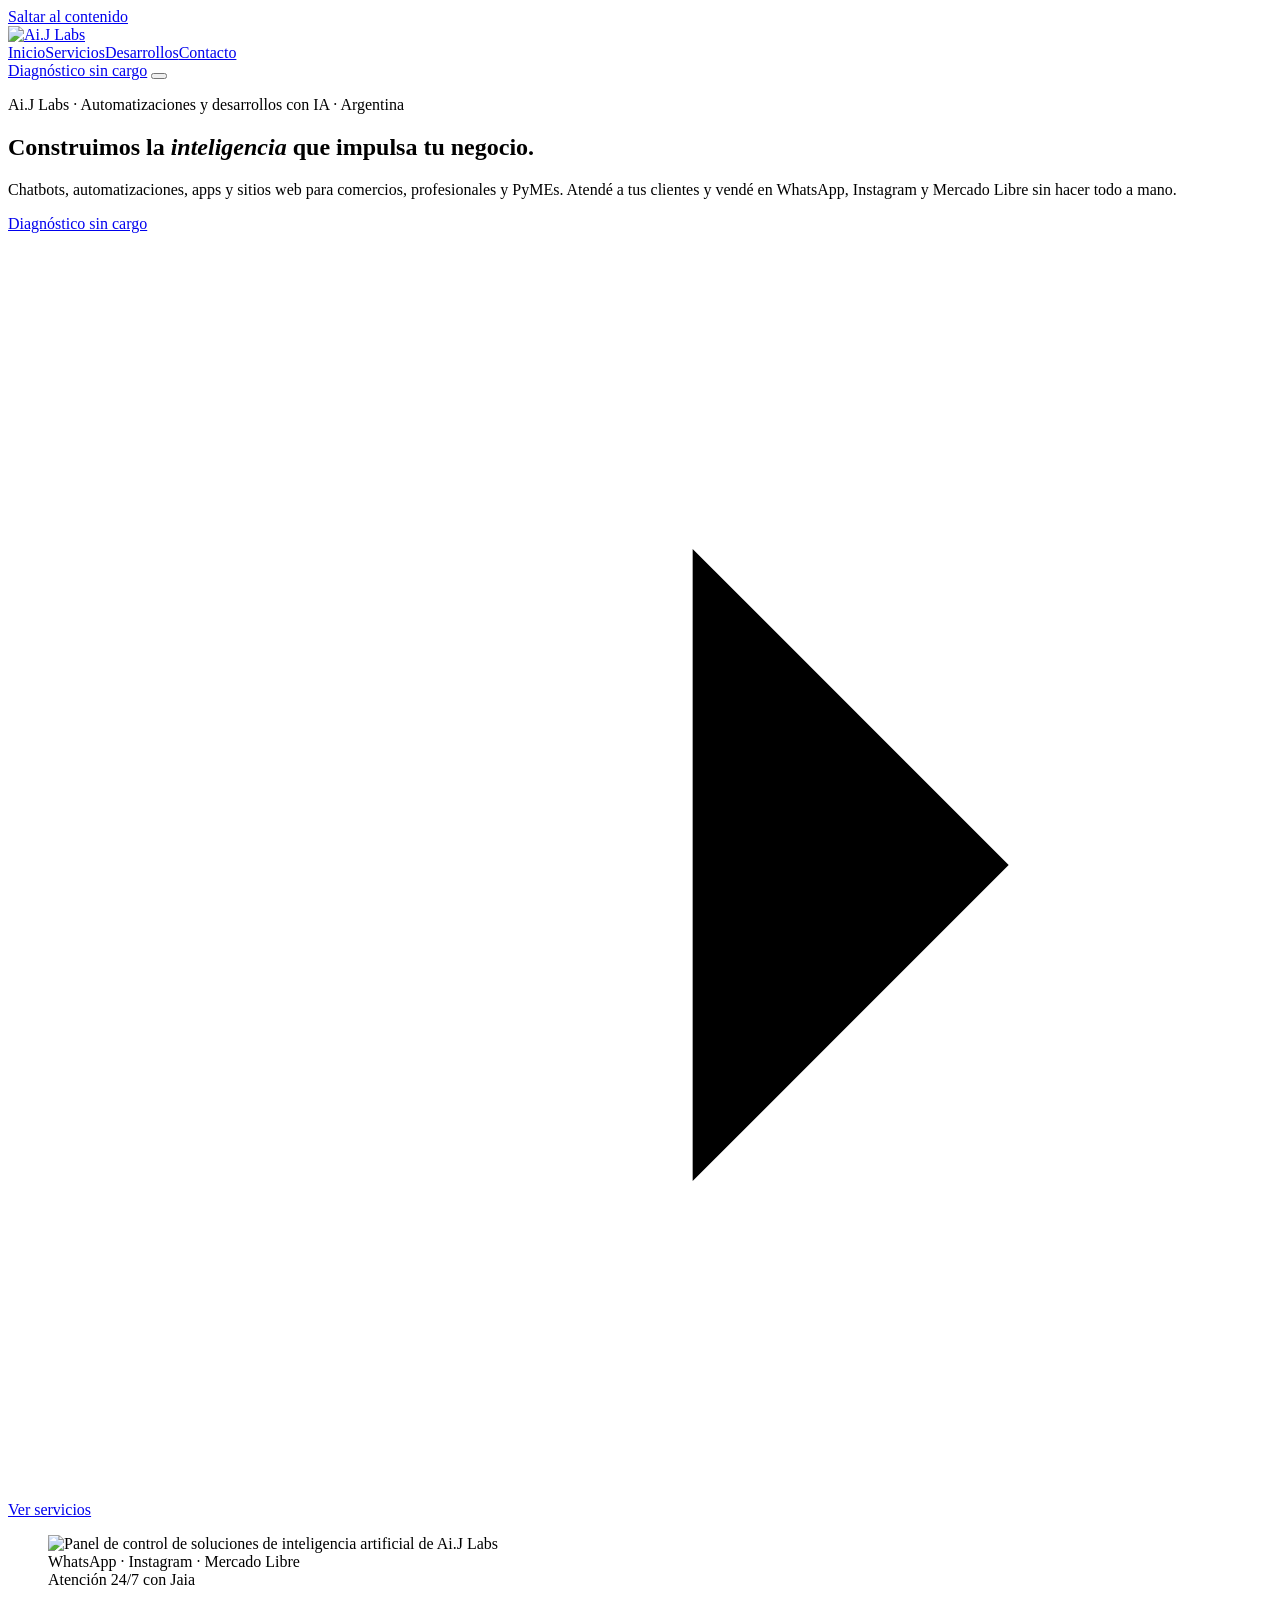
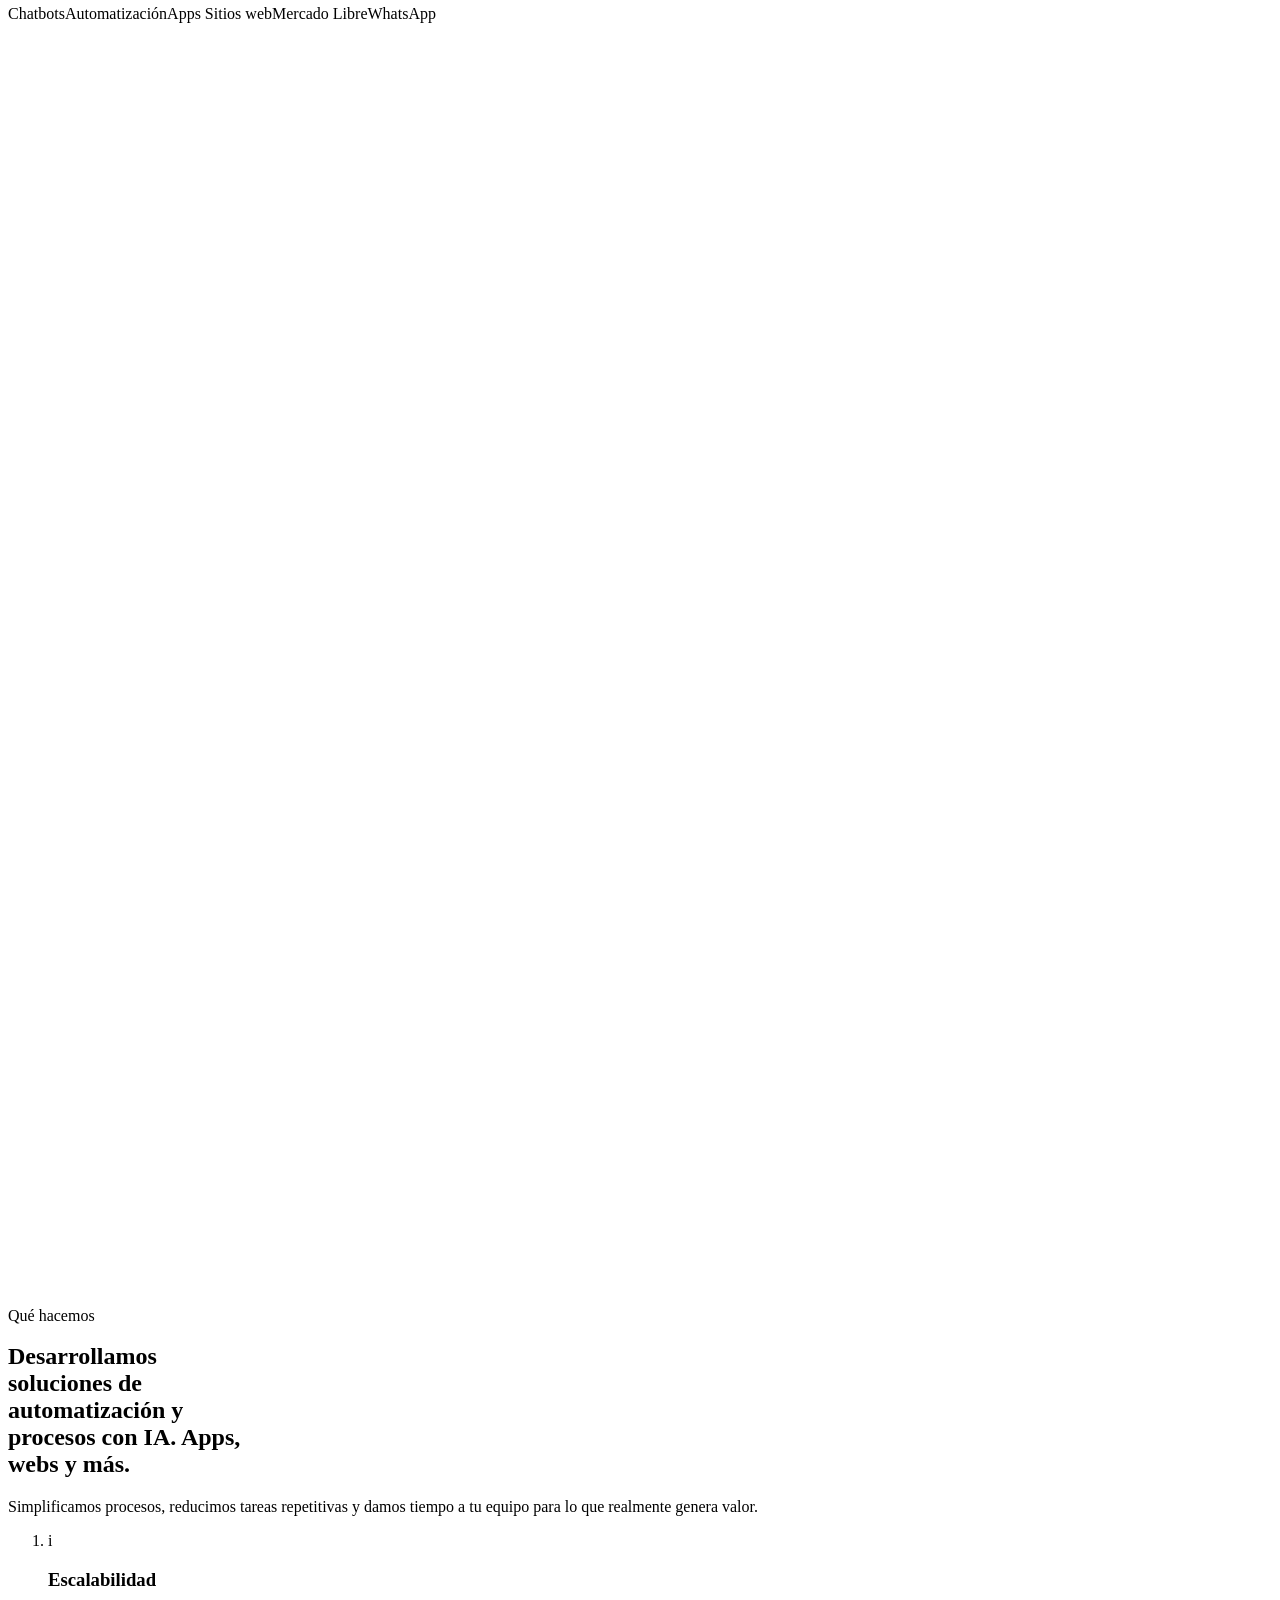
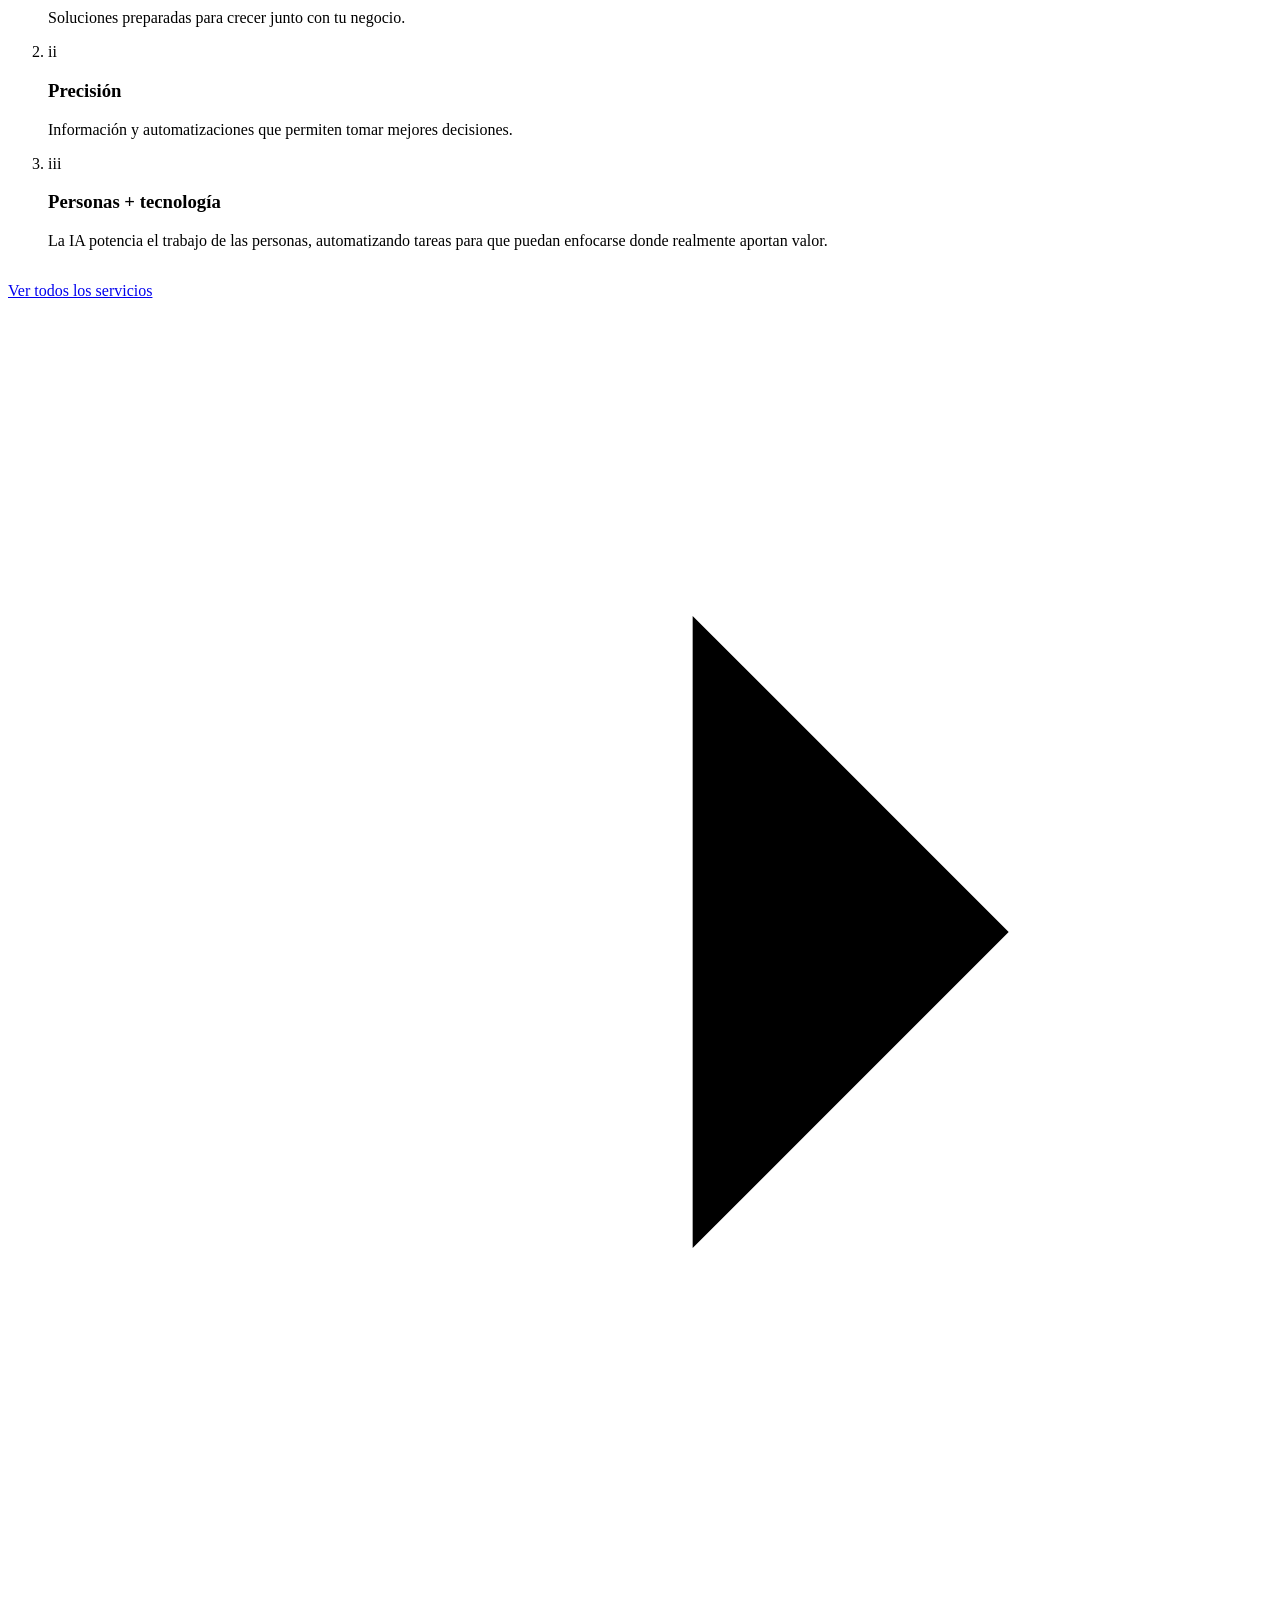
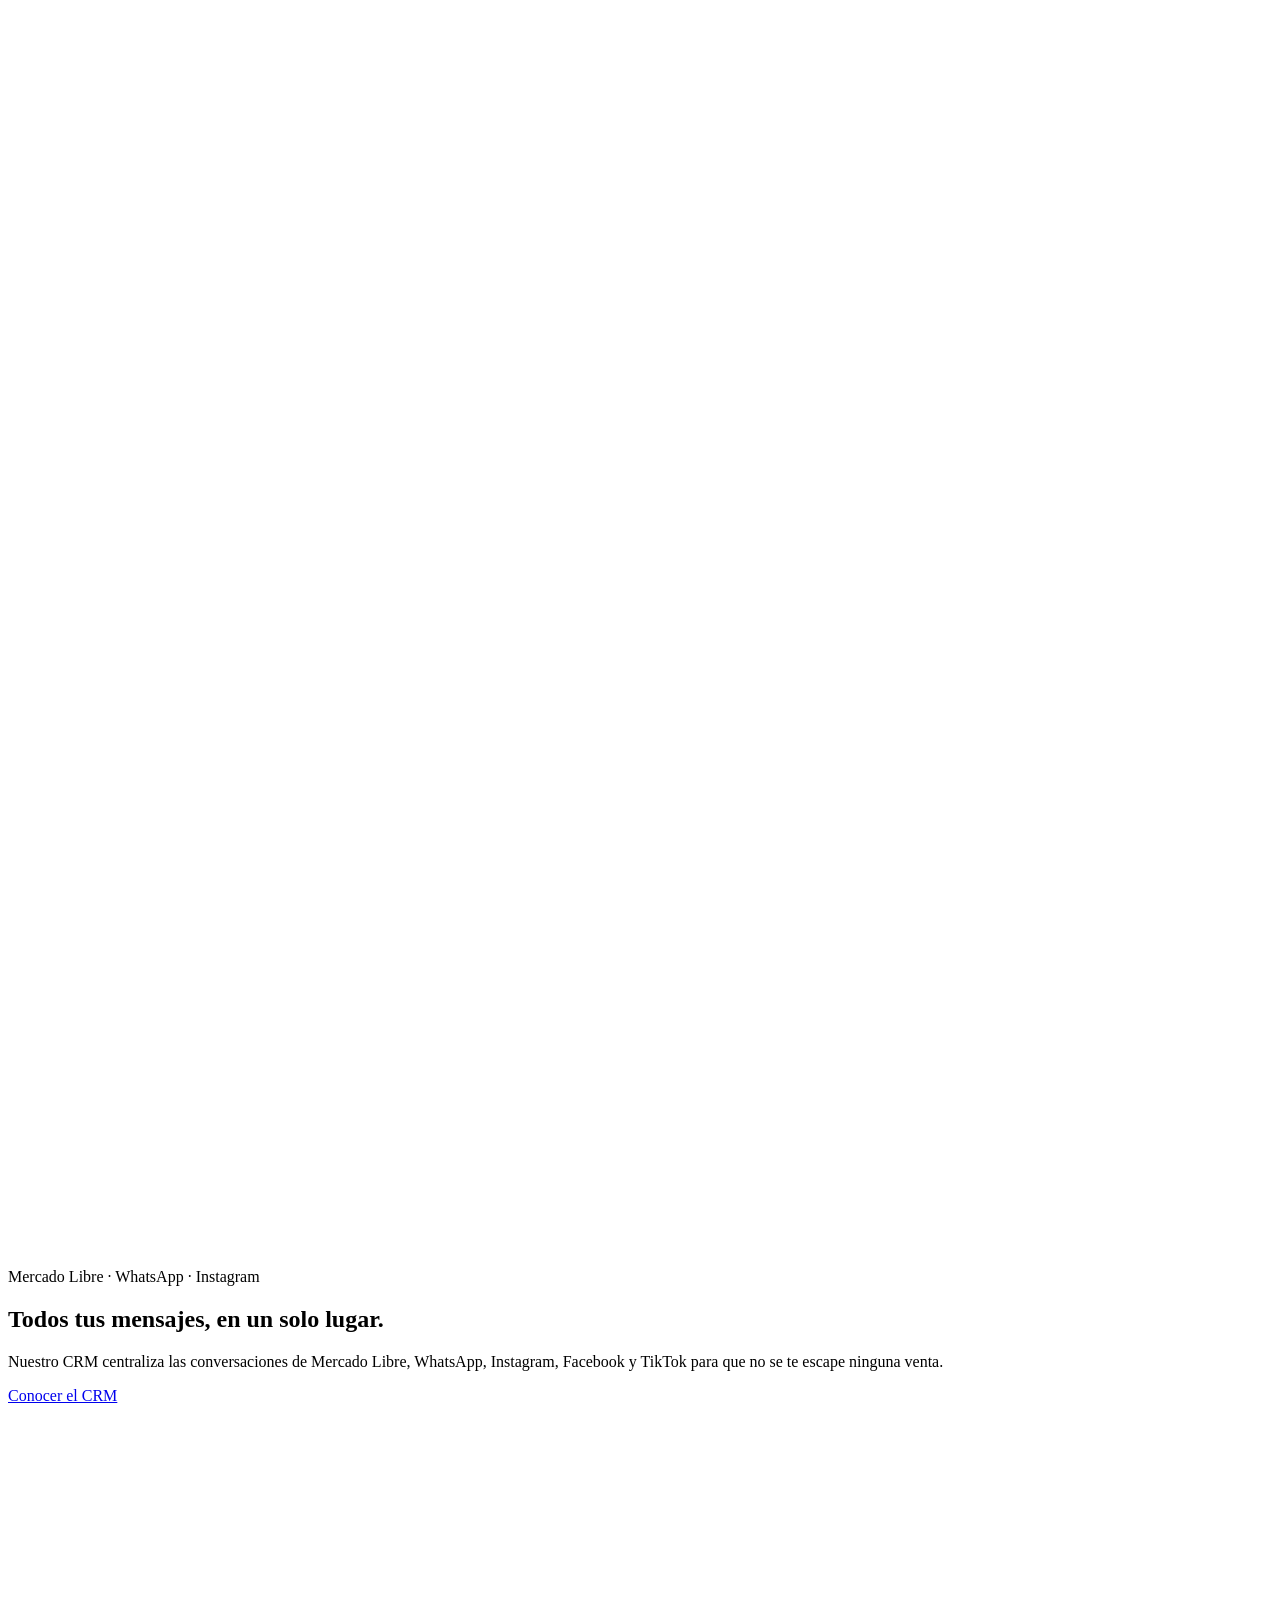
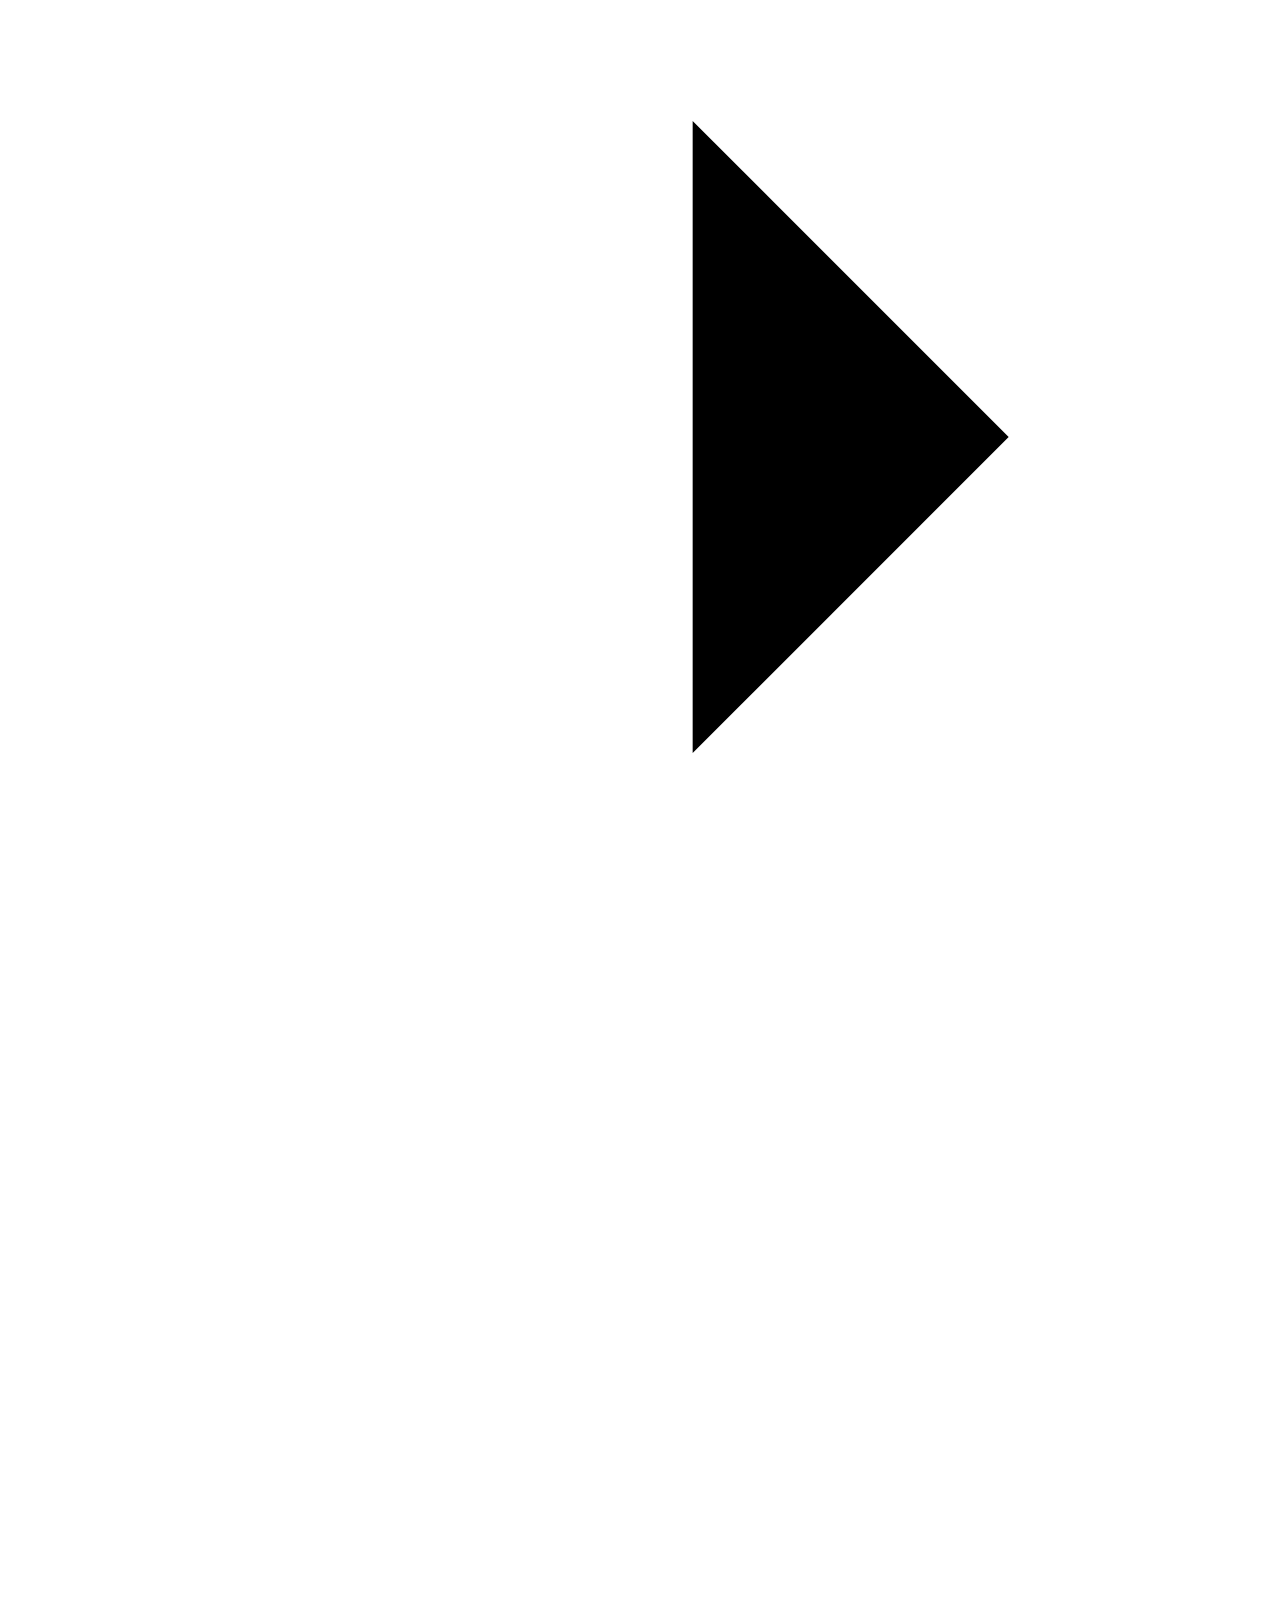
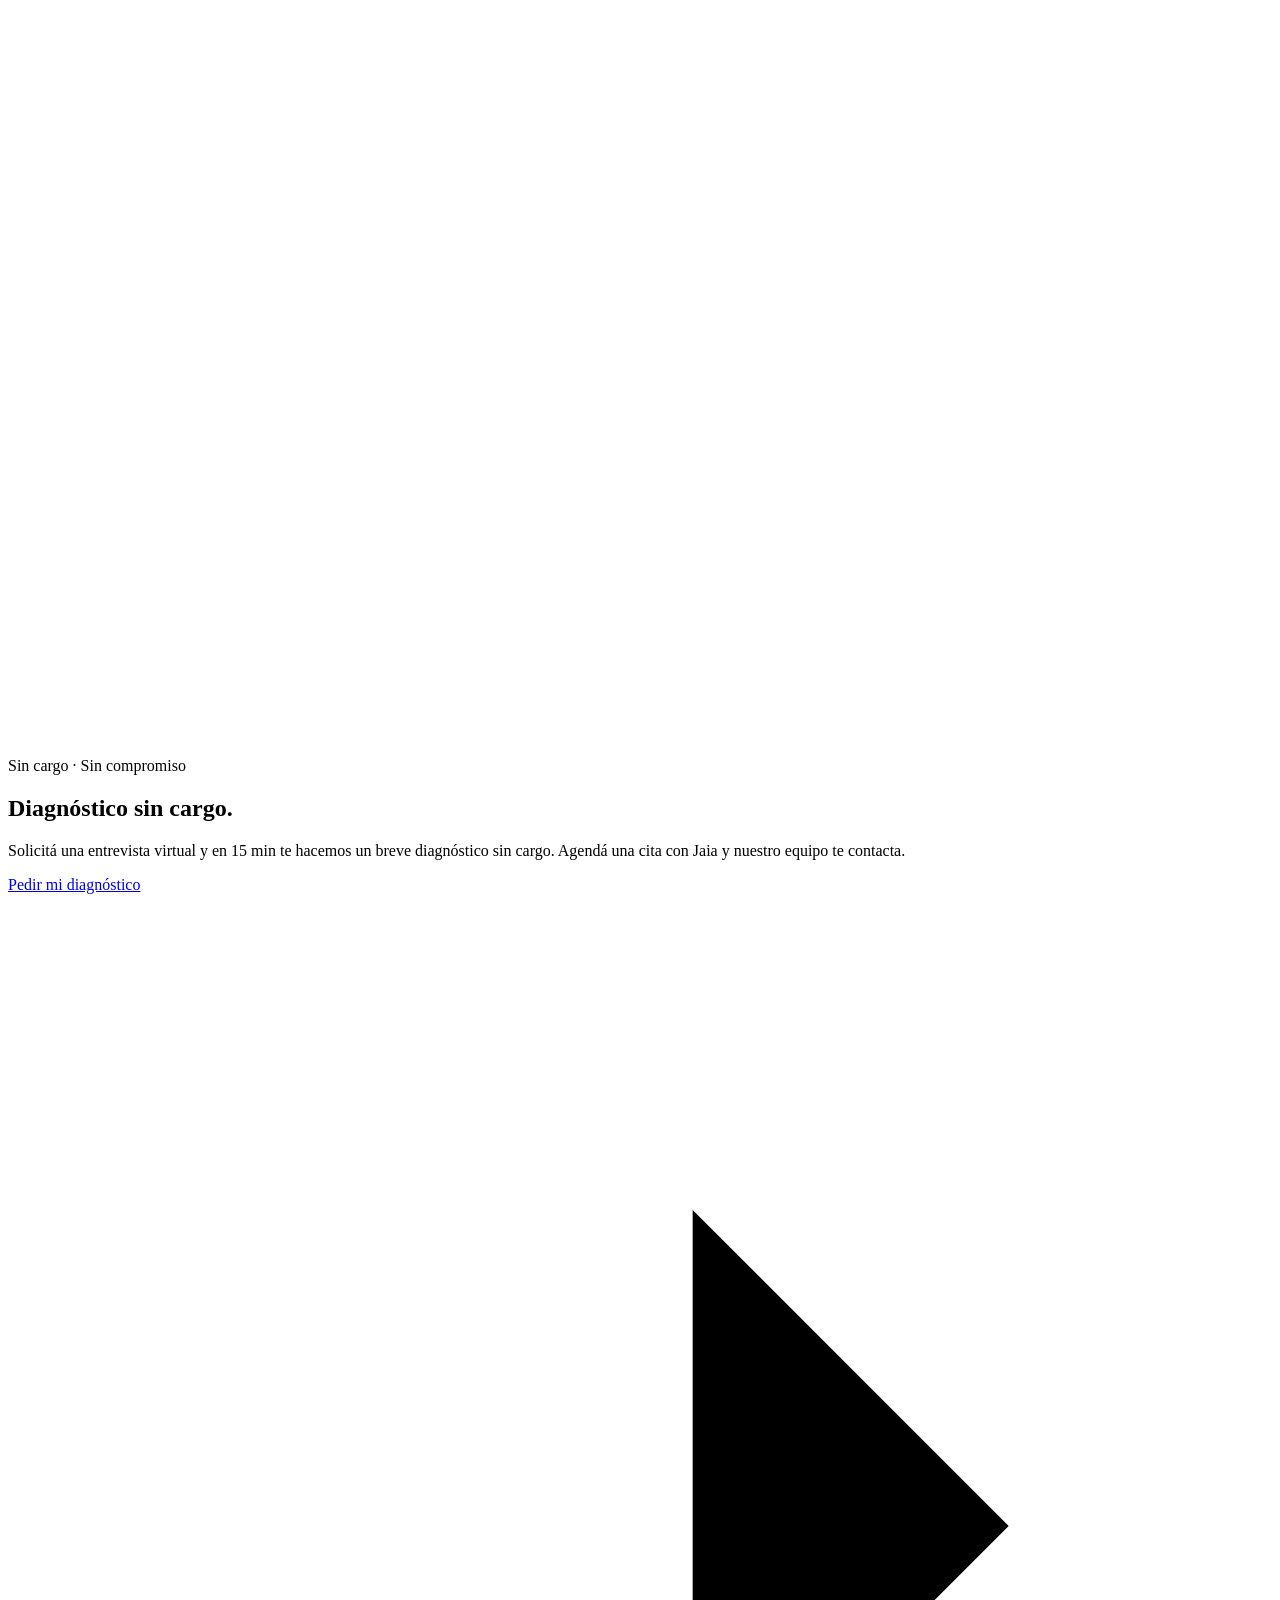
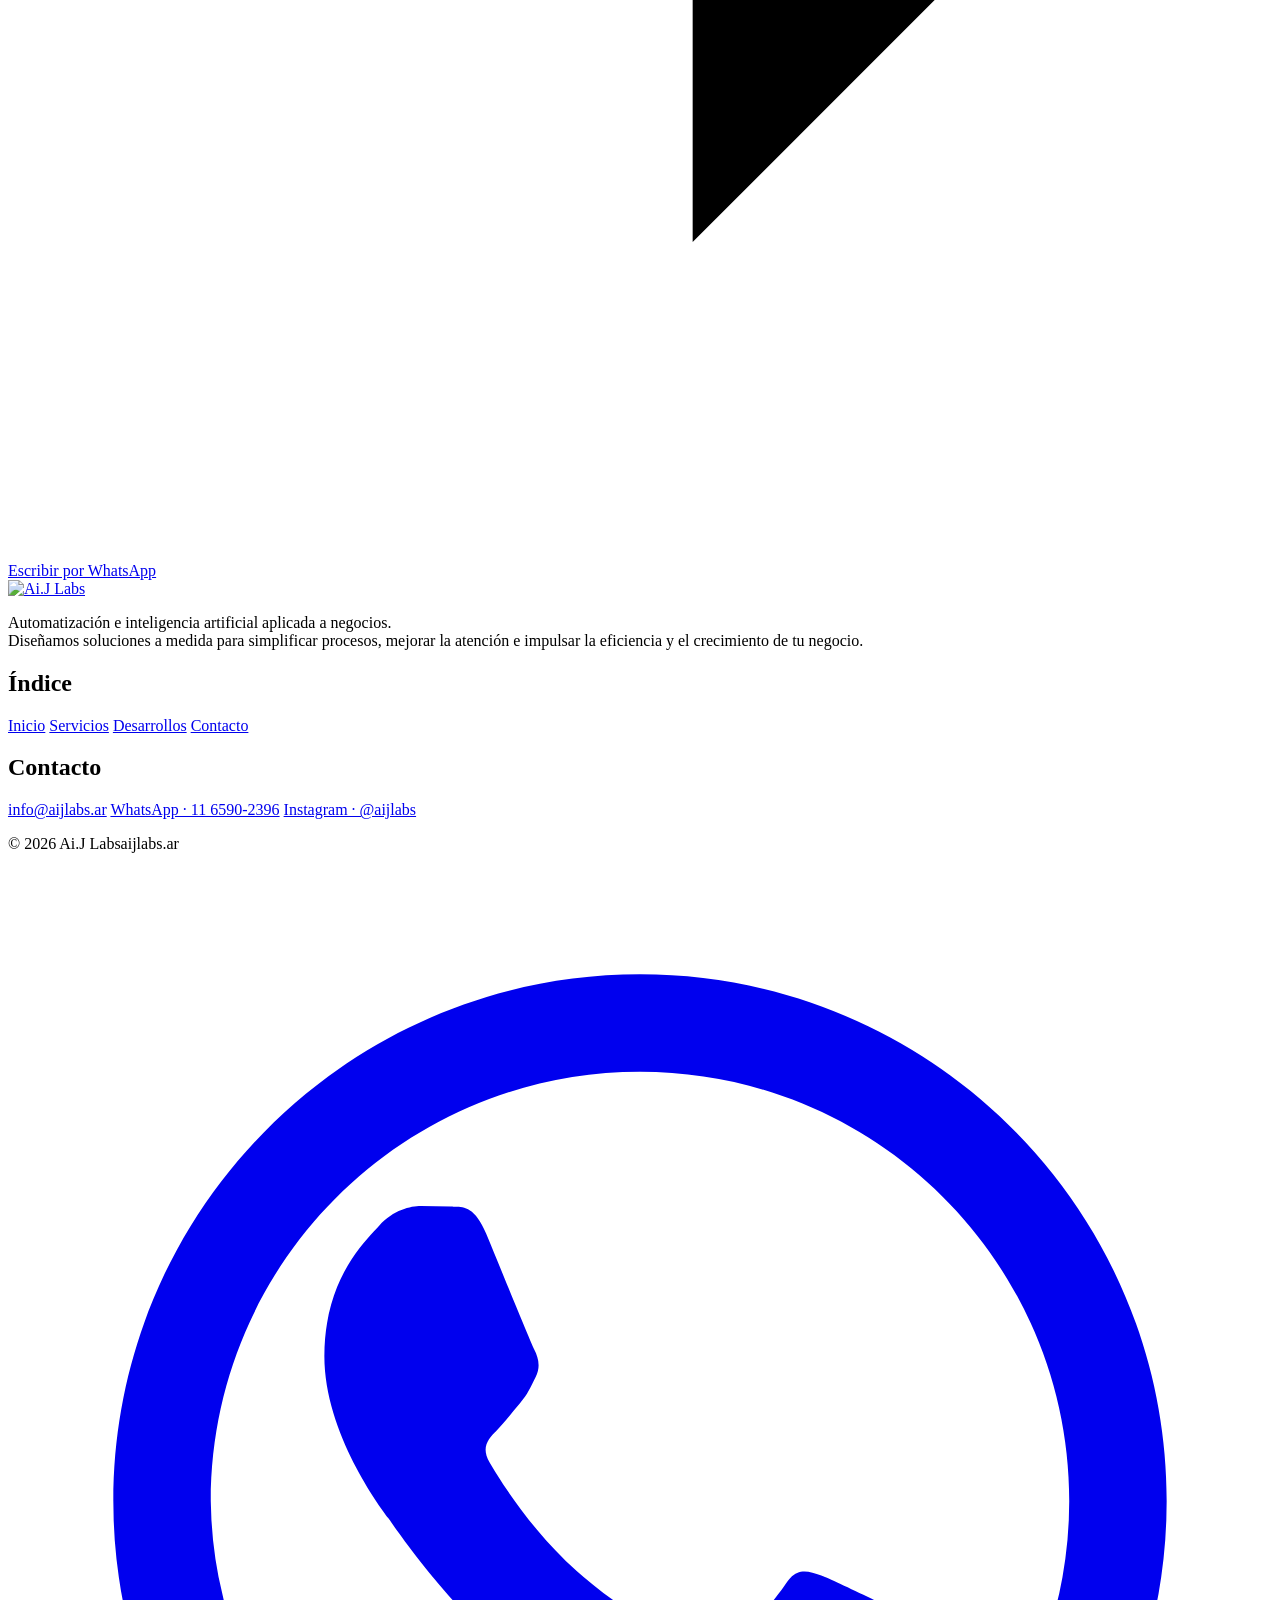
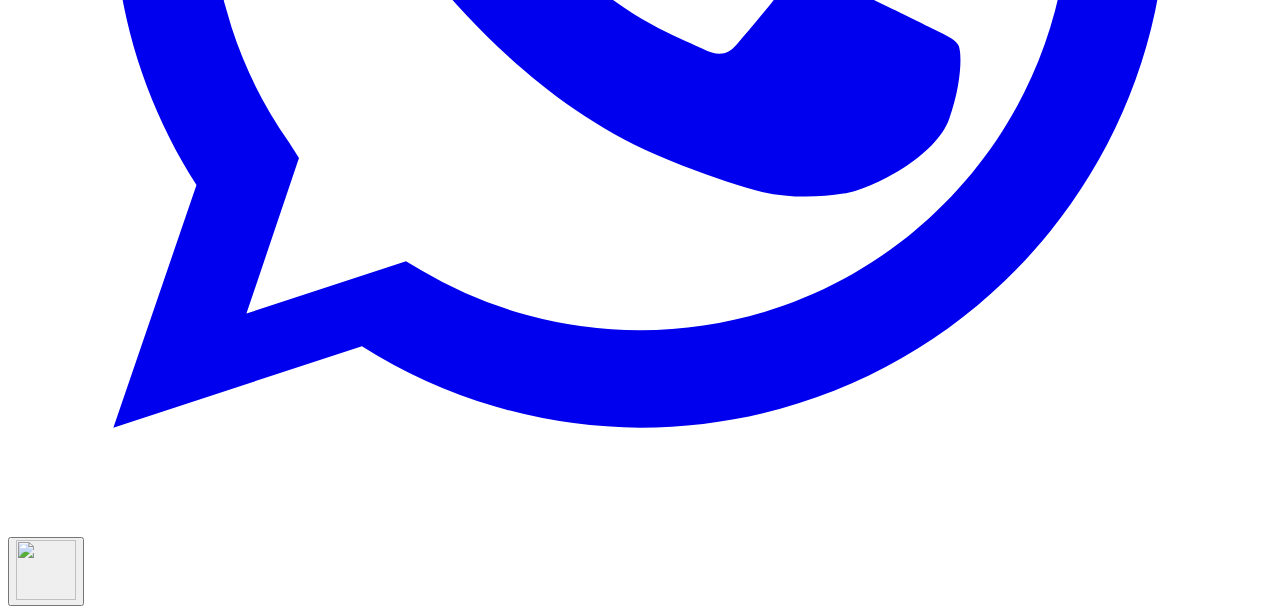
==== commit 67702f81: "Web: título 'Diagnóstico sin cargo' y bajada con entrevista virtual de 15 min Co-Authored-By: Claude" ====
--- a/public/index.html
+++ b/public/index.html
@@ -11,7 +11,7 @@
   <meta name="viewport" content="width=device-width, initial-scale=1.0, viewport-fit=cover" />
 
   <title>Ai.J Labs — Chatbots y automatización con IA para PyMEs en Argentina</title>
-  <meta name="description" content="Chatbots de WhatsApp, automatizaciones, apps y sitios web con IA para comercios, profesionales y PyMEs en Argentina. Pedí una entrevista virtual de 15 minutos y recibí tu diagnóstico sin cargo." />
+  <meta name="description" content="Chatbots de WhatsApp, automatizaciones, apps y sitios web con IA para comercios, profesionales y PyMEs en Argentina. Solicitá una entrevista virtual y en 15 min te hacemos un breve diagnóstico sin cargo." />
   <meta name="keywords" content="inteligencia artificial, IA a medida, automatización, agentes de IA, agentes de WhatsApp, chatbots, integración de datos, desarrollo de aplicaciones, sitios web, consultoría IA, comercios, profesionales, pymes, Argentina, Ai.J Labs" />
   <meta name="author" content="Ai.J Labs" />
   <meta name="robots" content="index, follow" />
@@ -90,7 +90,7 @@
           </p>
           <div class="hero__cta reveal">
             <a href="/contacto" class="btn btn--ink btn--lg">
-              Entrevista virtual de 15 min · Diagnóstico sin cargo
+              Diagnóstico sin cargo
               <svg viewBox="0 0 24 24" aria-hidden="true"><path d="M5 12h14M13 6l6 6-6 6" /></svg>
             </a>
             <a href="/servicios" class="btn btn--line btn--lg">Ver servicios</a>
@@ -152,8 +152,8 @@
       <div class="shell cta-band__inner">
         <div>
           <span class="ico" aria-hidden="true"><svg viewBox="0 0 24 24" fill="none" stroke="#fff" stroke-width="1.5" stroke-linecap="round" stroke-linejoin="round"><circle cx="10.5" cy="10.5" r="6.5"/><path d="M15.5 15.5L21 21"/></svg></span><p class="tag"><span class="tag__dot" aria-hidden="true"></span>Sin cargo · Sin compromiso</p>
-          <h2 id="ctaTitle" class="h2 reveal">Entrevista virtual de 15 minutos. Diagnóstico sin cargo.</h2>
-          <p class="lead reveal">Nos contás cómo trabajás hoy y te decimos qué se puede automatizar primero y qué resultado esperar. Agendá una cita con Jaia y nuestro equipo te contacta.</p>
+          <h2 id="ctaTitle" class="h2 reveal">Diagnóstico sin cargo.</h2>
+          <p class="lead reveal">Solicitá una entrevista virtual y en 15 min te hacemos un breve diagnóstico sin cargo. Agendá una cita con Jaia y nuestro equipo te contacta.</p>
         </div>
         <div class="cta-band__actions reveal">
           <a href="/contacto" class="btn btn--ink btn--lg">Pedir mi diagnóstico <svg viewBox="0 0 24 24" aria-hidden="true"><path d="M5 12h14M13 6l6 6-6 6" /></svg></a>
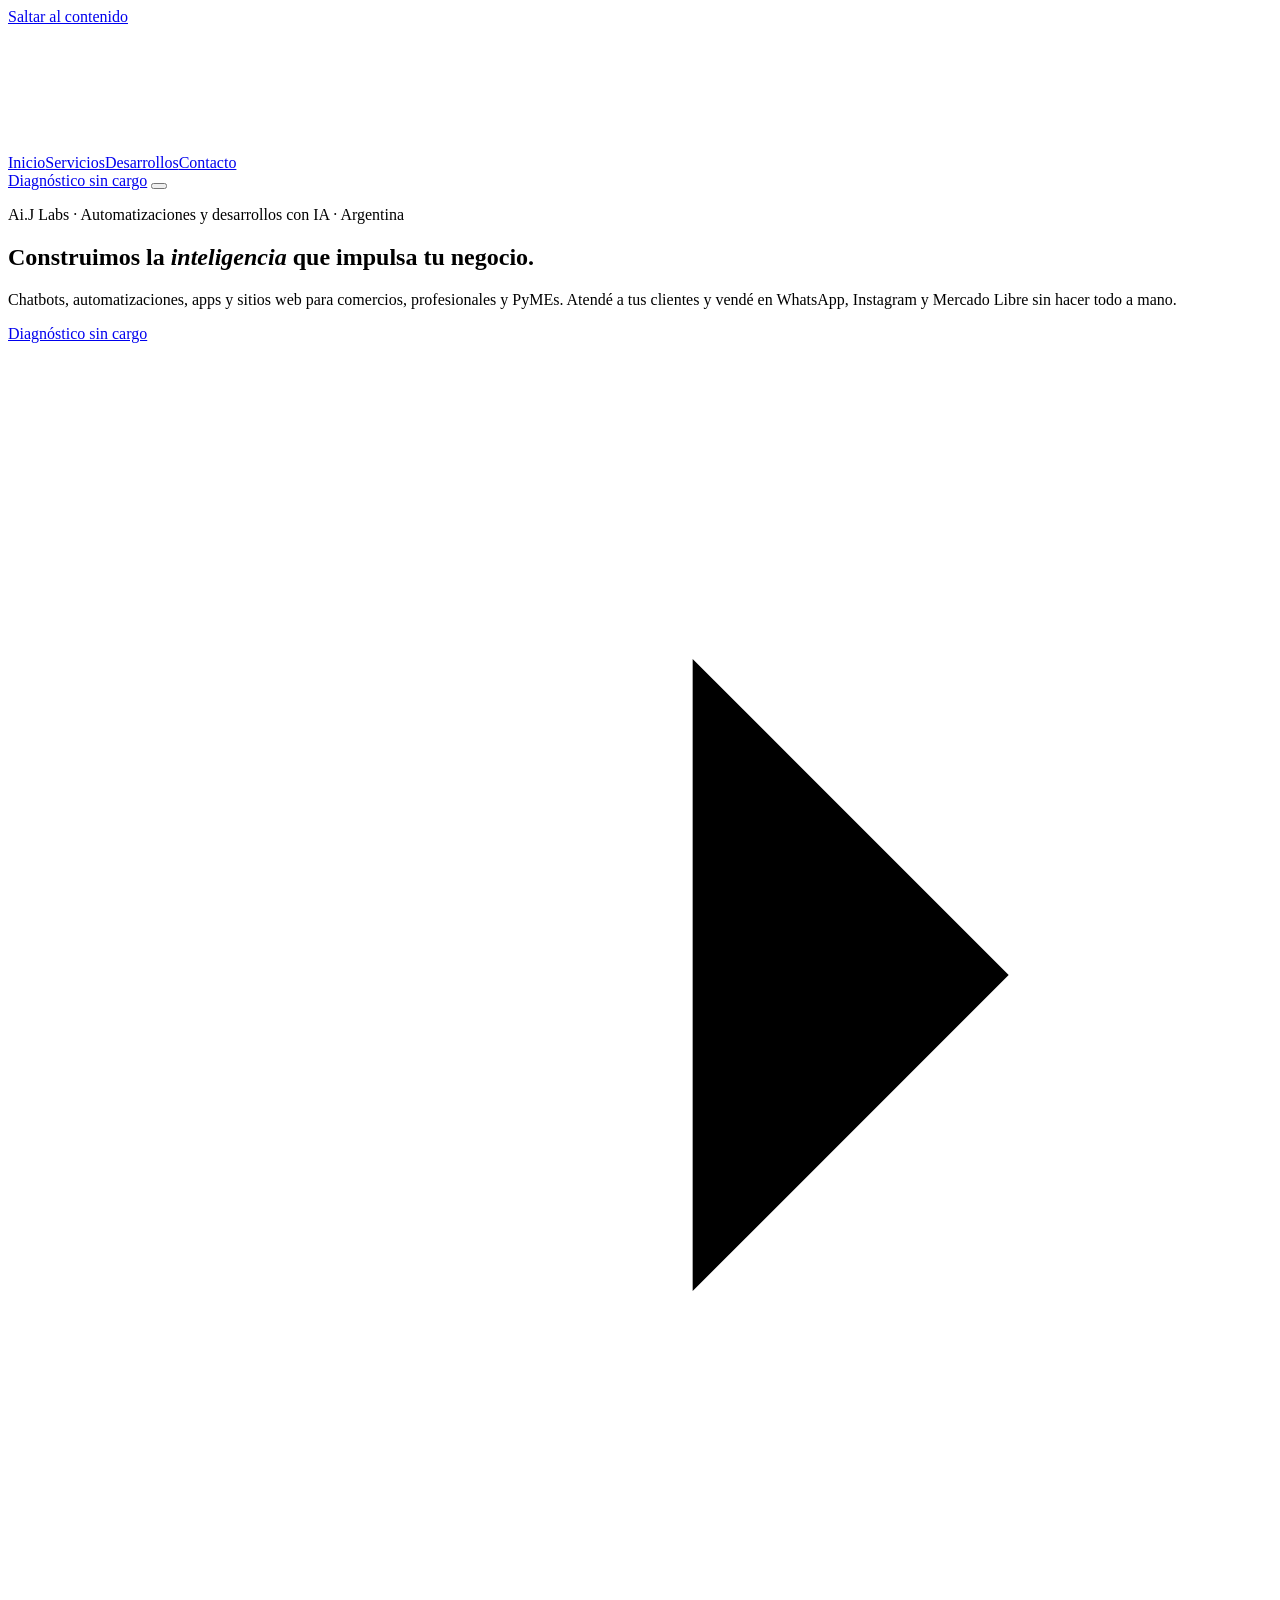
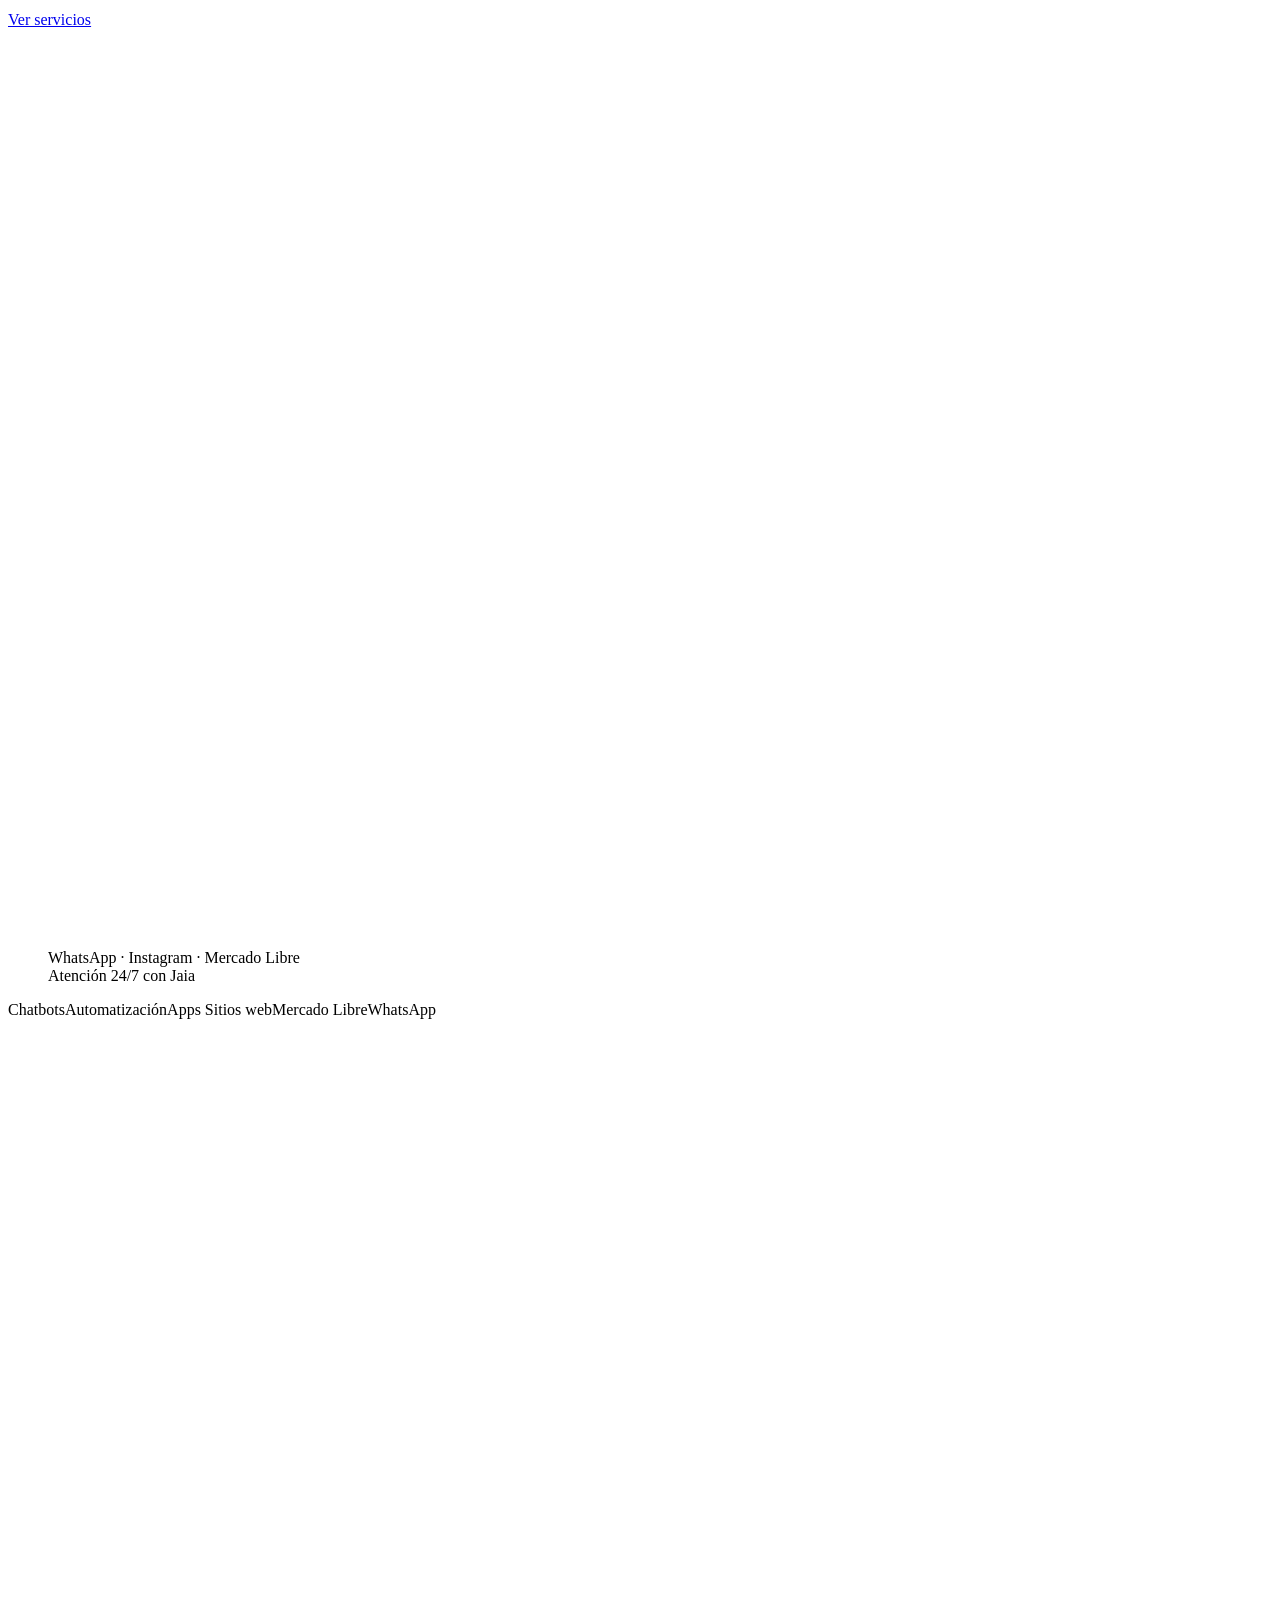
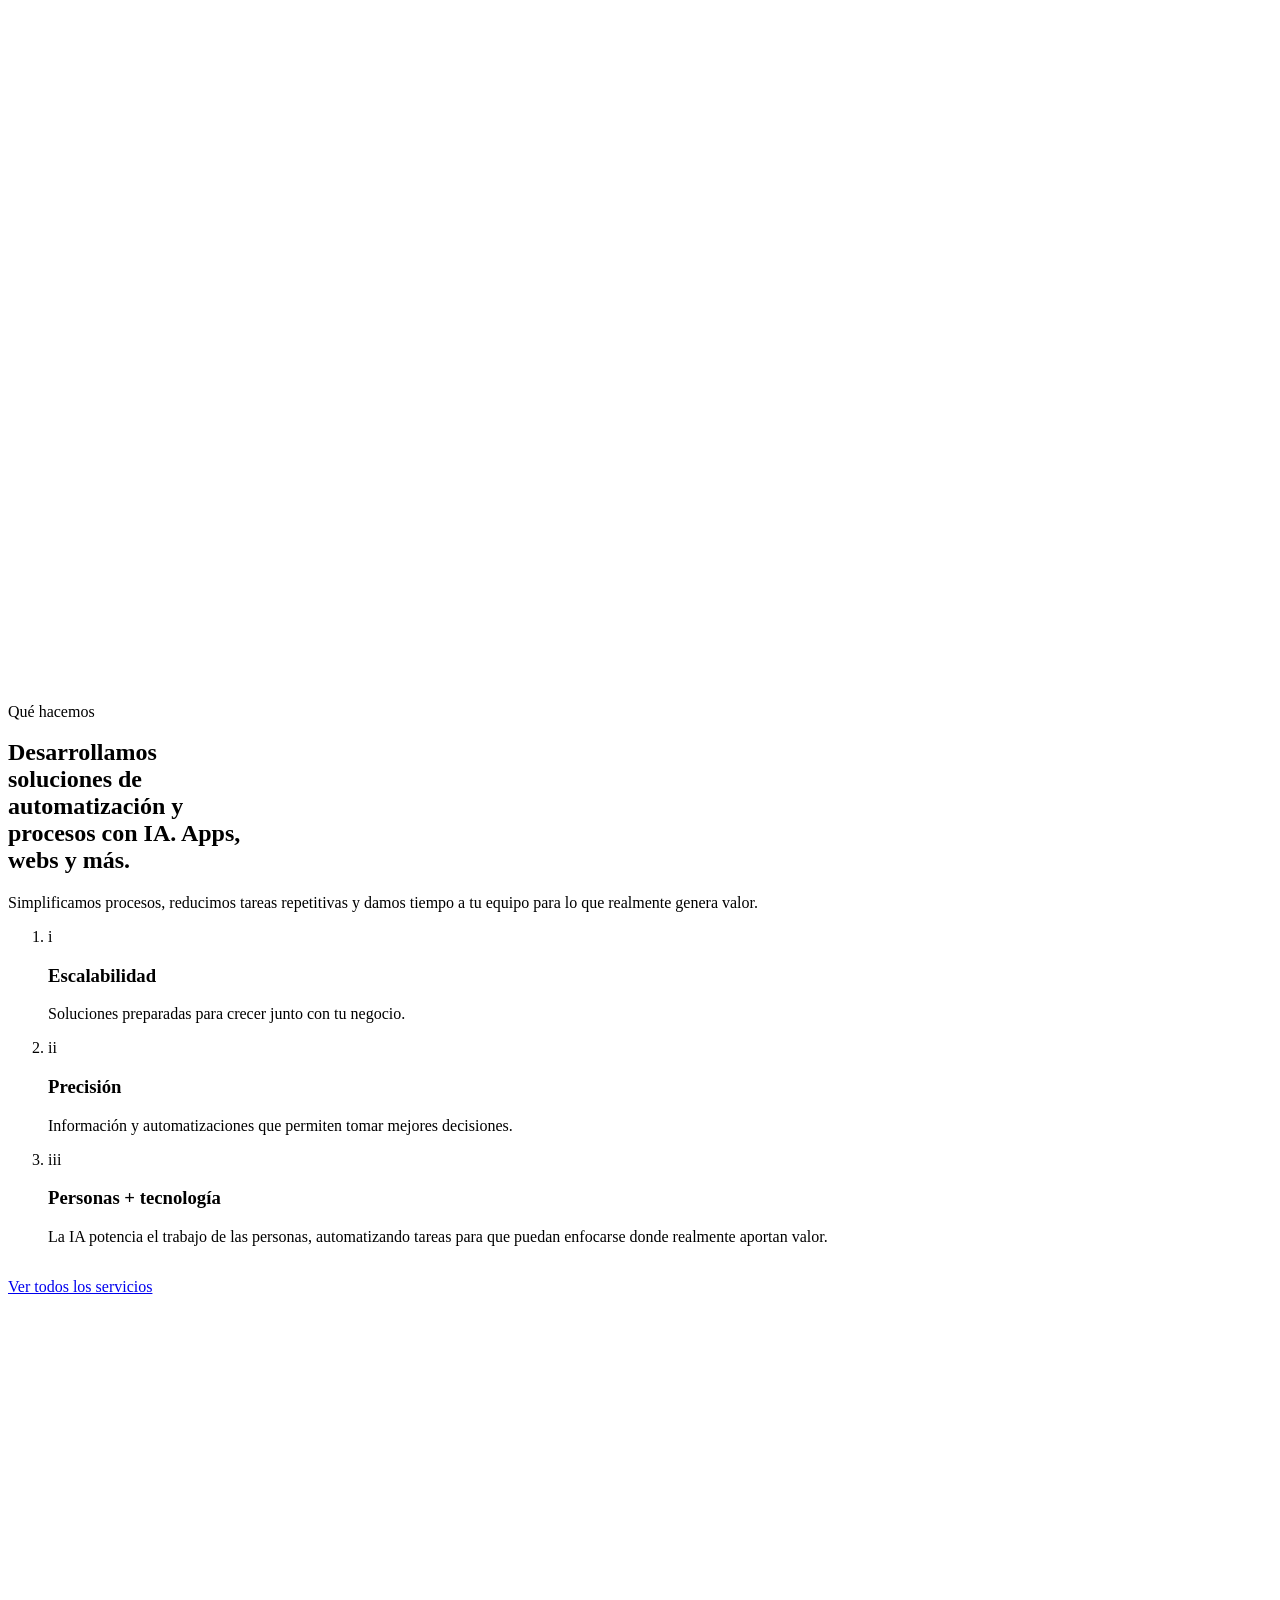
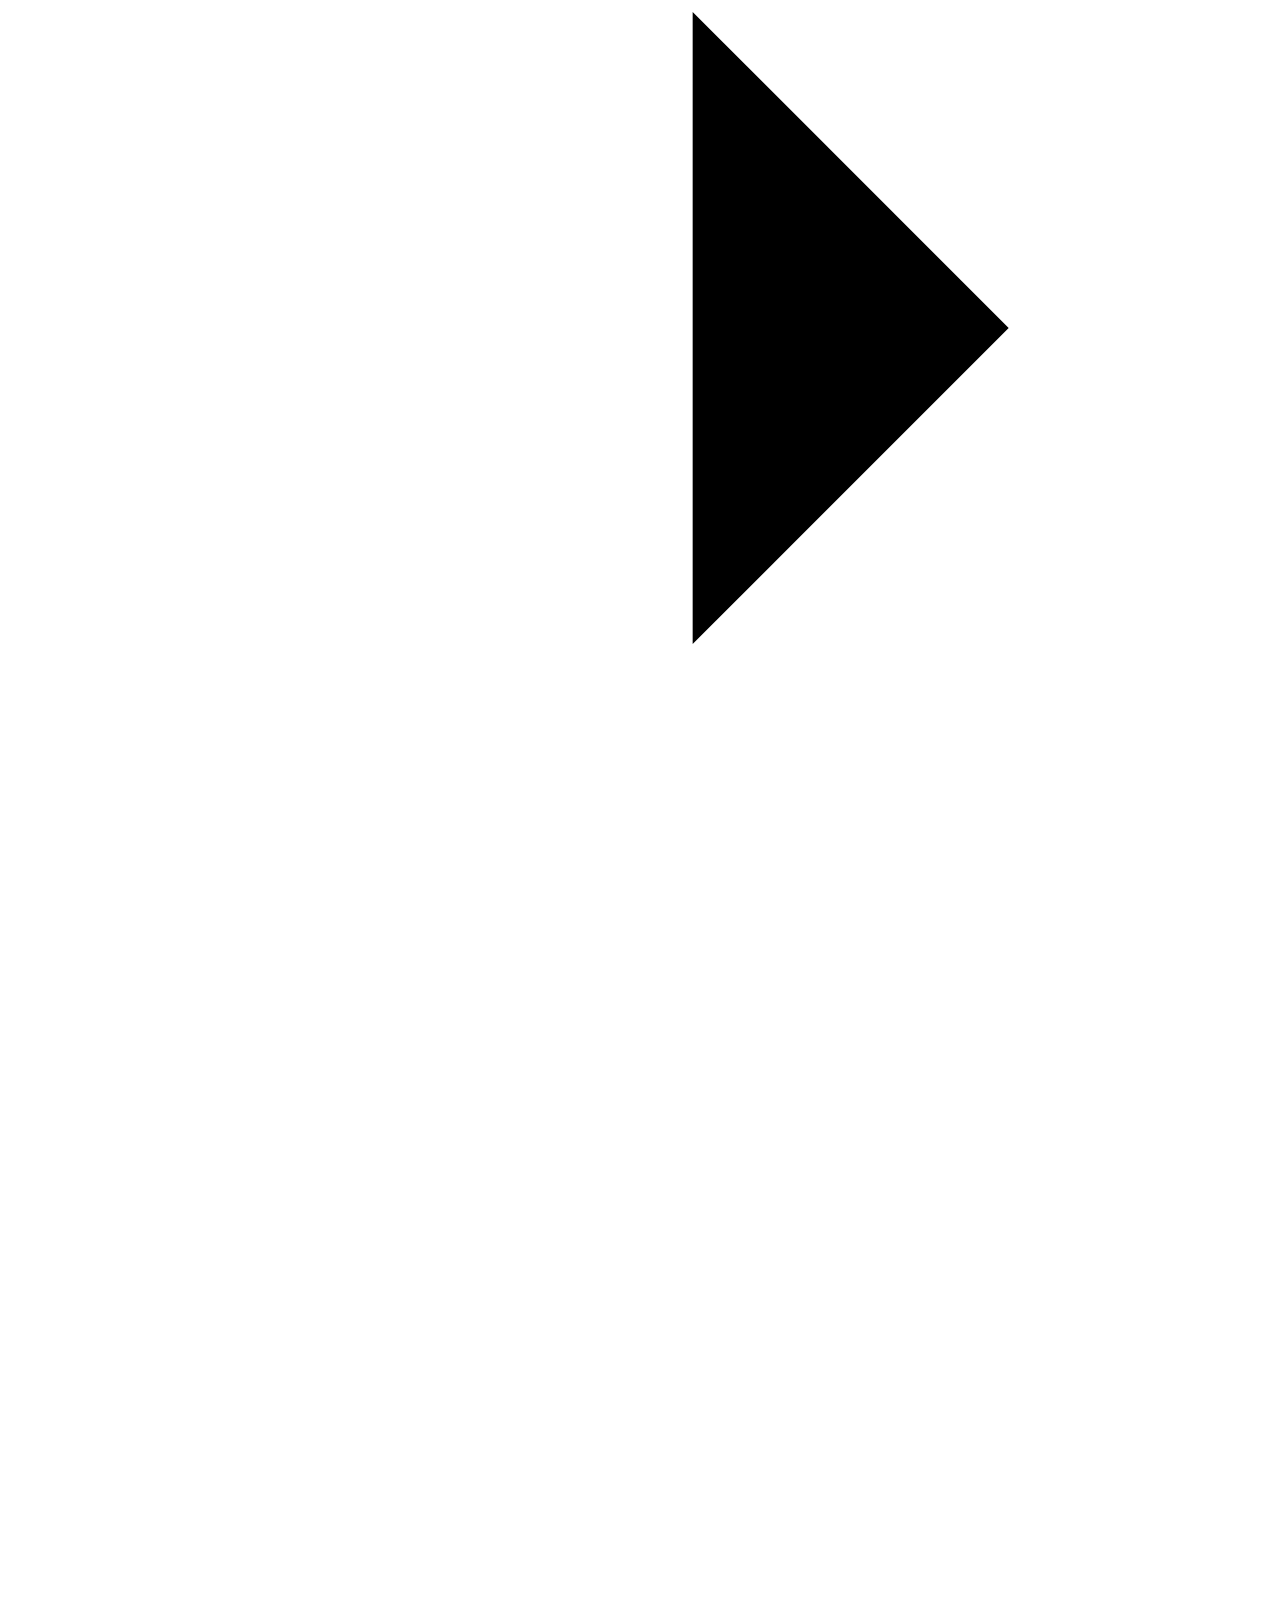
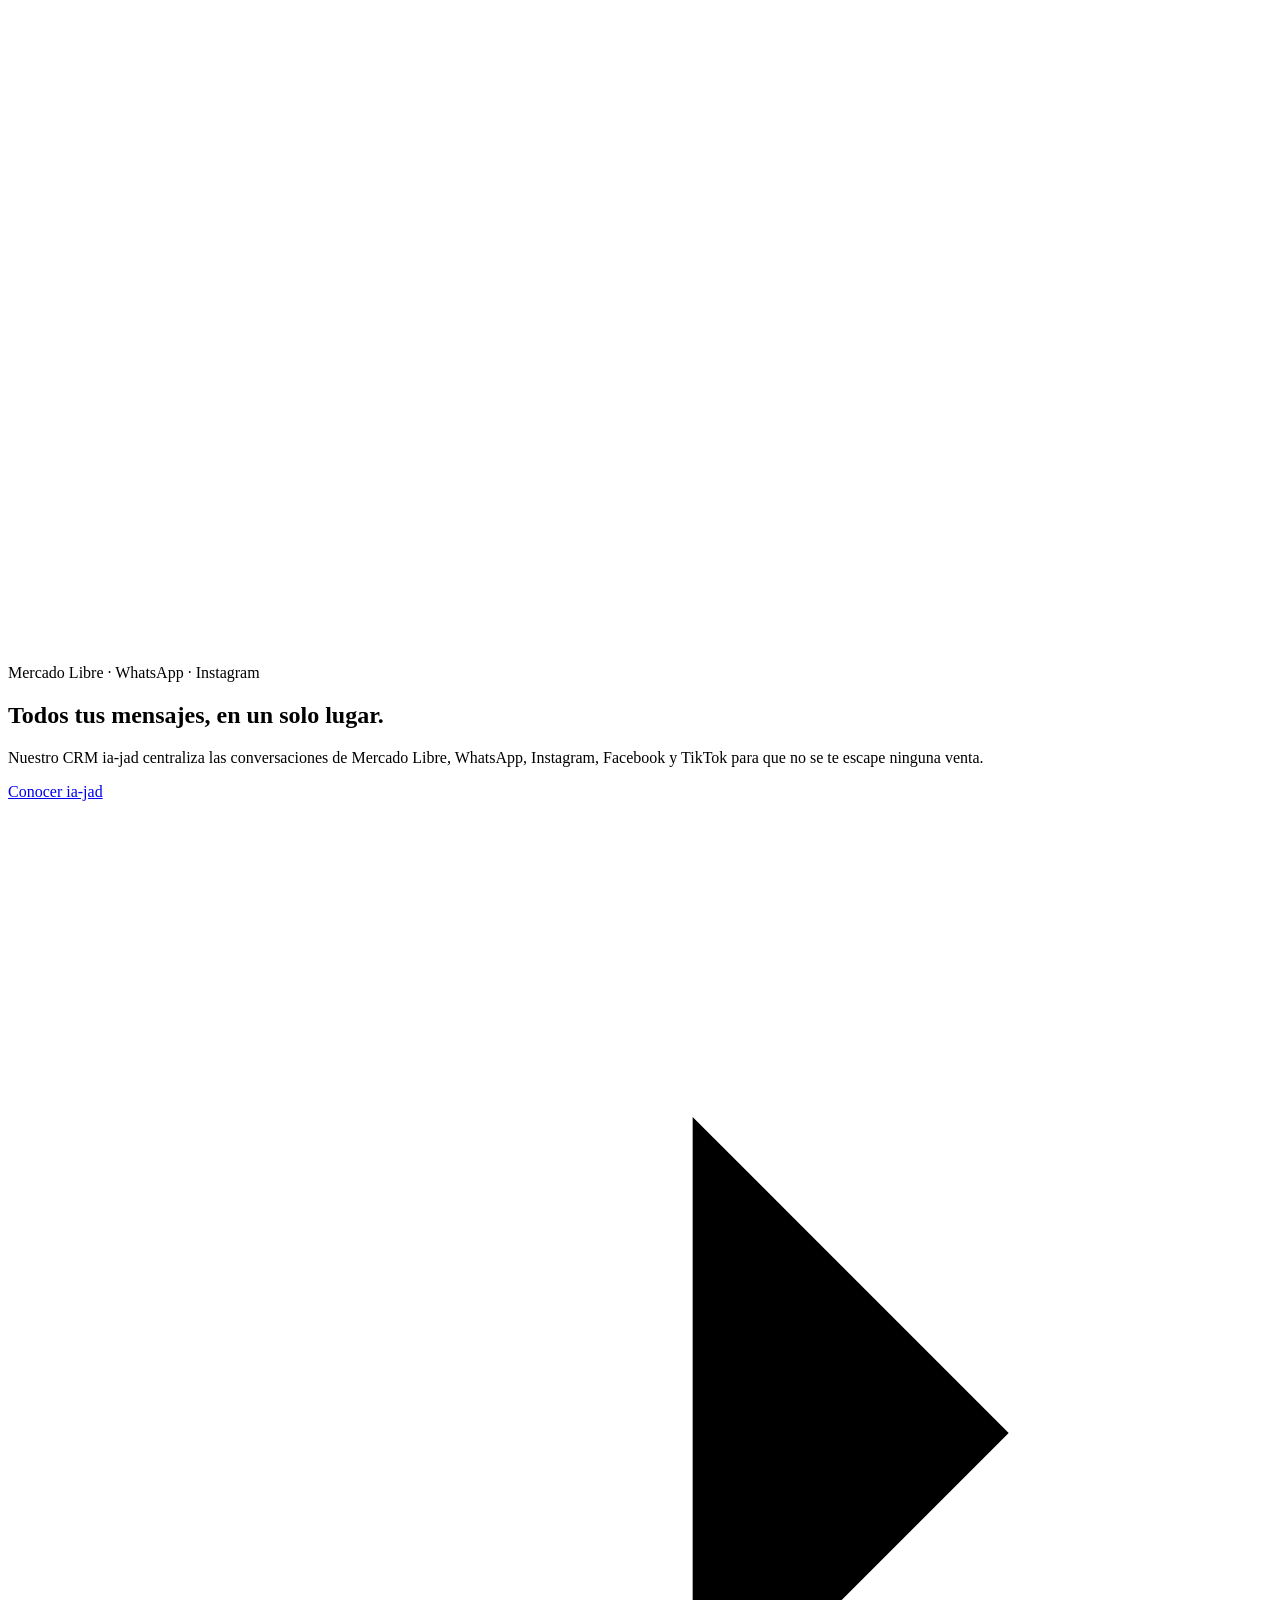
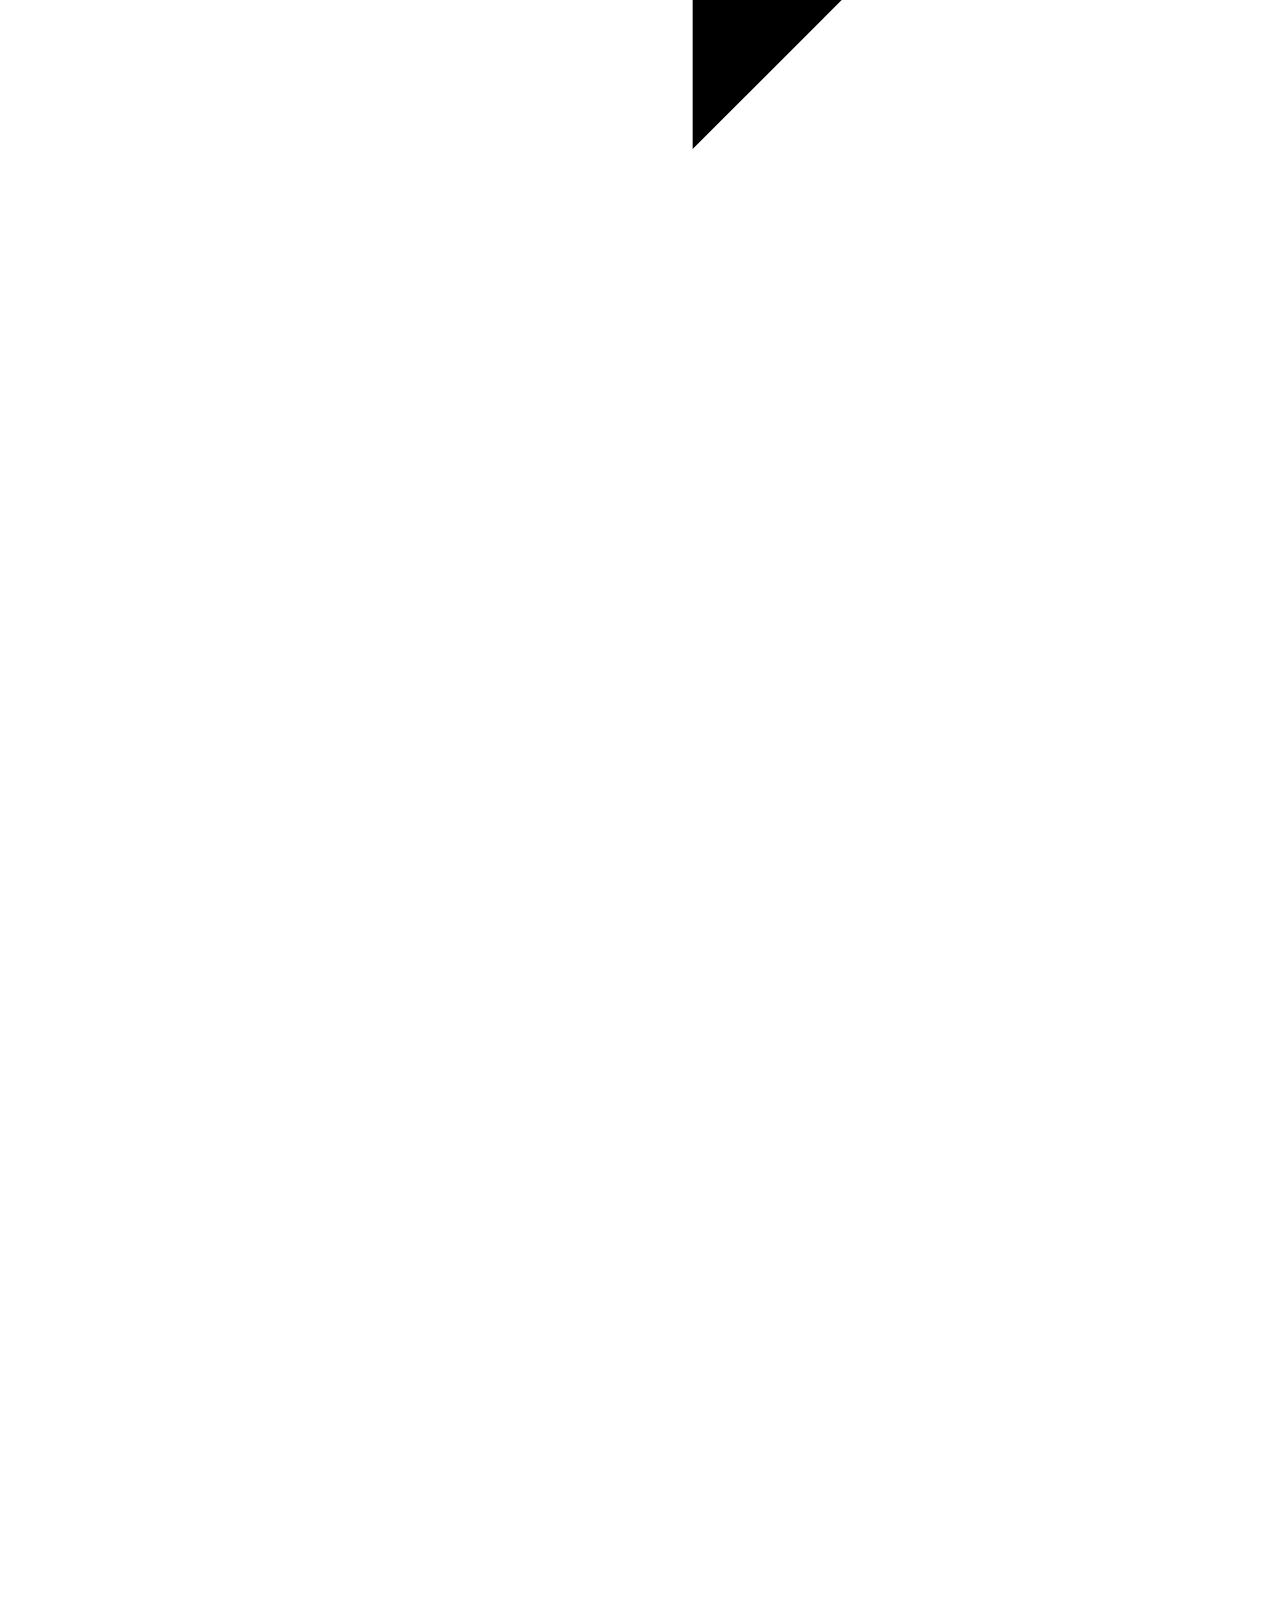
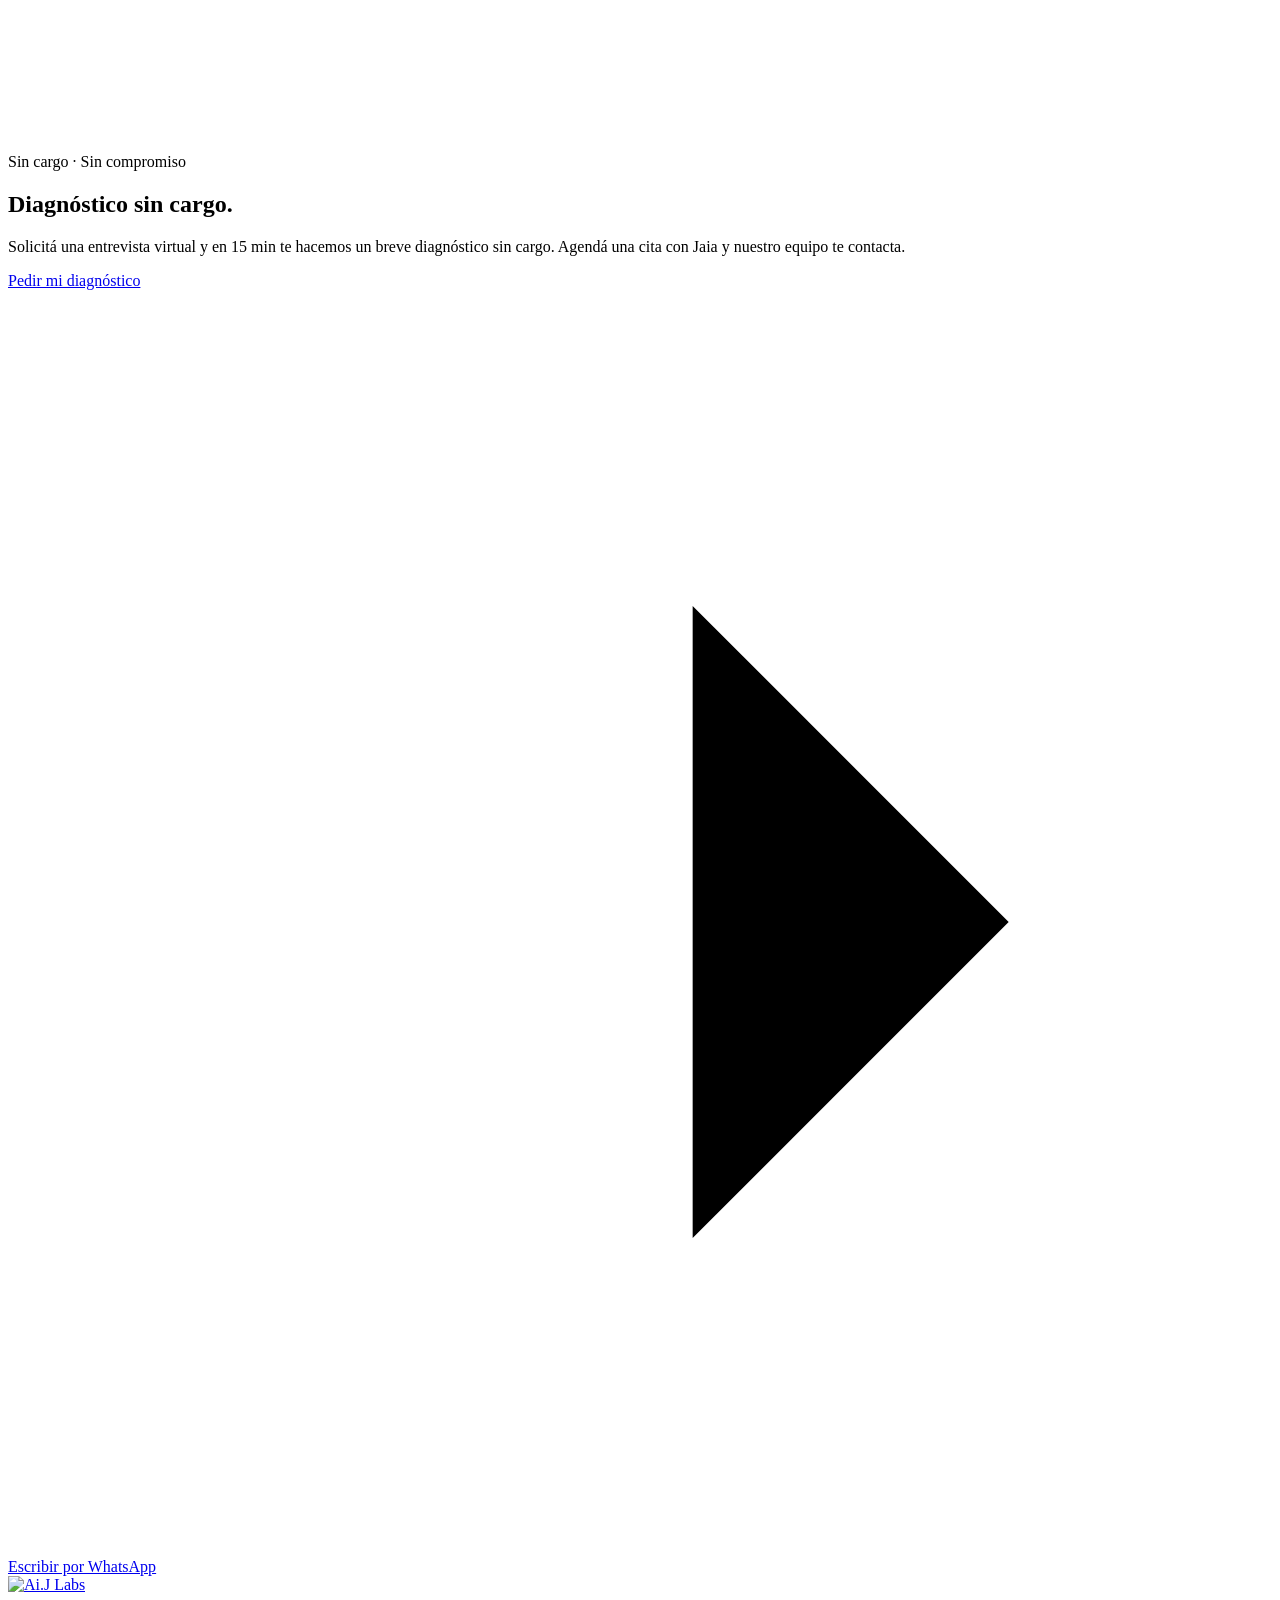
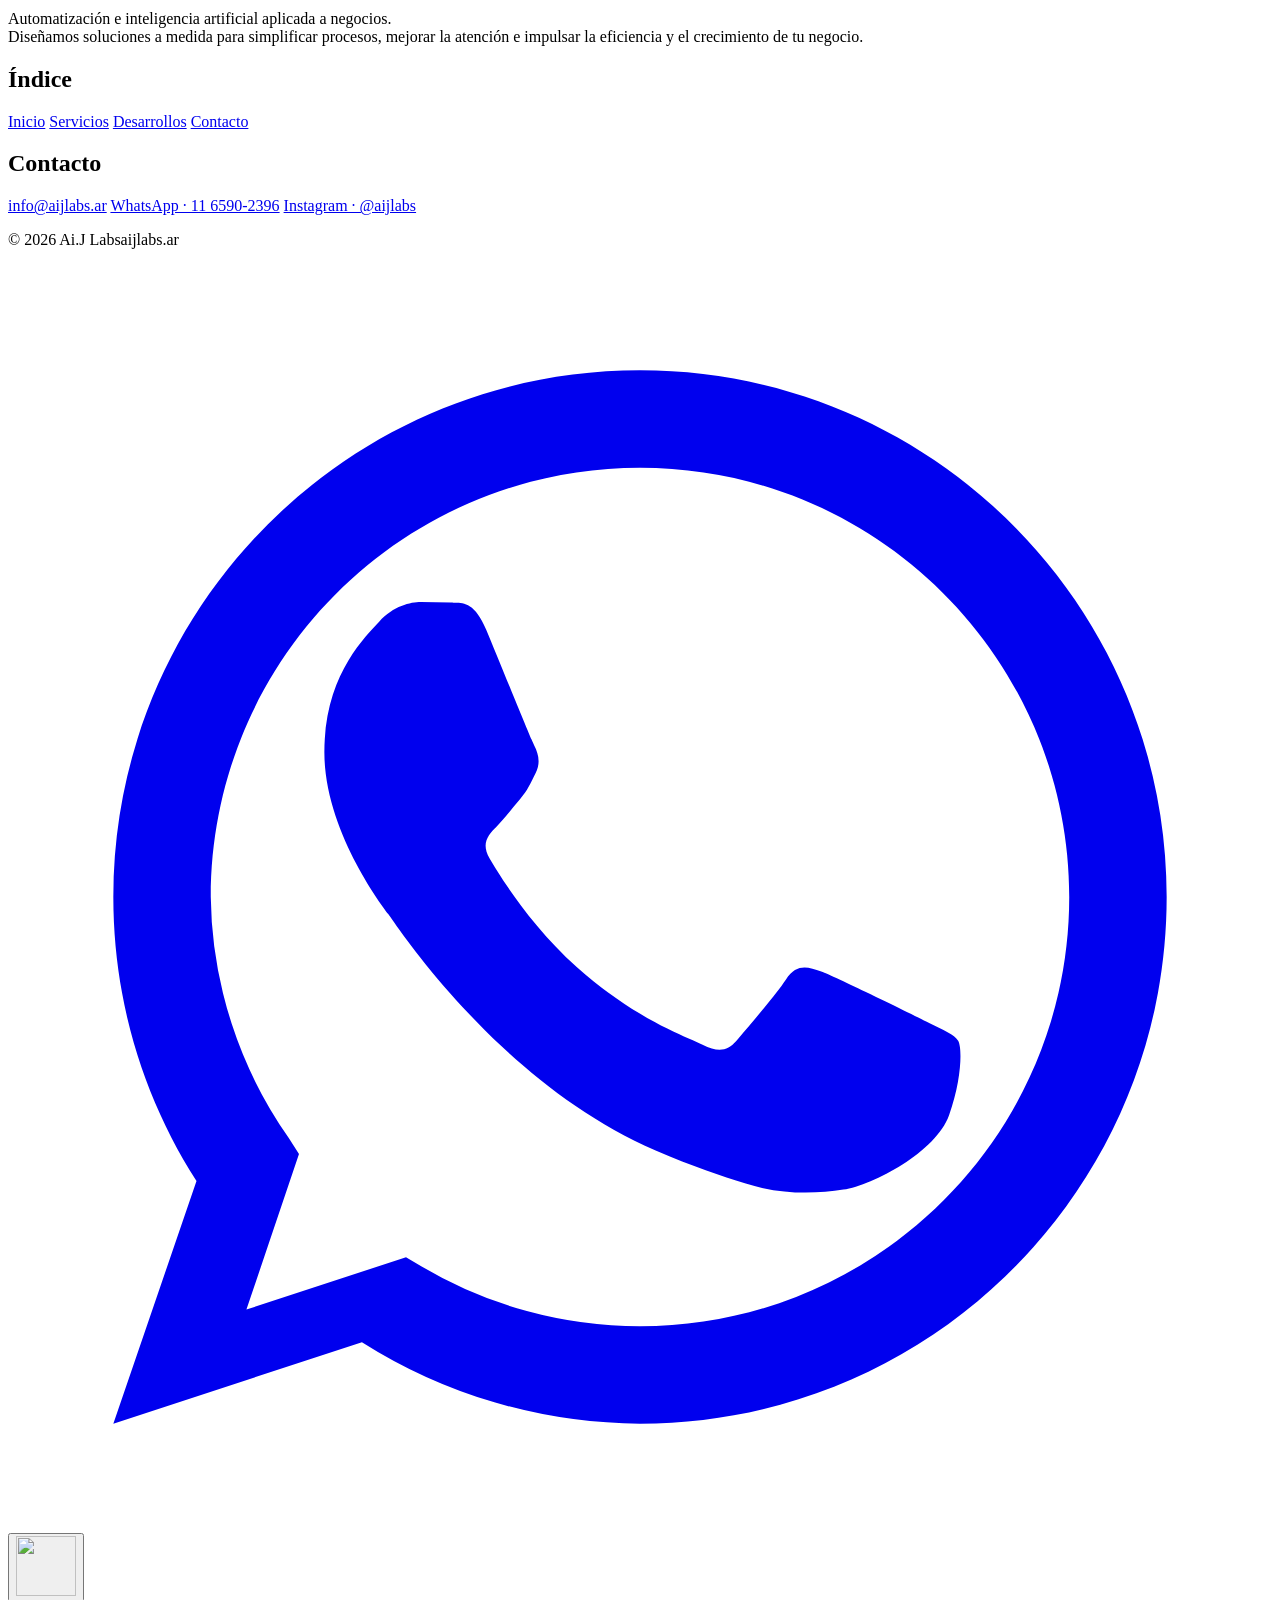
==== commit 2a4b53dd: "Publica rediseño V2 en public/ y agrega CLAUDE.md Co-Authored-By: Claude Sonnet 5.5 <noreply@anthrop" ====
--- a/public/index.html
+++ b/public/index.html
@@ -58,14 +58,14 @@
   <a class="skip-link" href="#main">Saltar al contenido</a>
   <header class="masthead" id="masthead">
     <div class="shell masthead__inner">
-      <a href="/" class="masthead__logo" aria-label="Ai.J Labs — inicio"><img src="/logo-full.png" alt="Ai.J Labs" width="200" height="60" /></a>
+      <a href="/" class="masthead__logo" aria-label="Ai.J Labs — inicio"><video class="masthead__video" width="230" height="124" autoplay muted playsinline preload="auto" poster="/video/logo-anim-poster.png" aria-hidden="true" tabindex="-1"><source src="/video/logo-anim.mp4" type="video/mp4" /></video></a>
       <nav class="masthead__nav" aria-label="Navegación principal"><a href="/" aria-current="page"><span>Inicio</span></a><a href="/servicios"><span>Servicios</span></a><a href="/desarrollos"><span>Desarrollos</span></a><a href="/contacto"><span>Contacto</span></a></nav>
       <div class="masthead__end">
         <a href="/contacto" class="btn btn--brand btn--sm">Diagnóstico sin cargo</a>
         <button id="navToggle" class="burger" aria-label="Abrir menú" aria-expanded="false" aria-controls="drawer"><span></span><span></span></button>
       </div>
     </div>
-    <nav id="drawer" class="drawer" aria-label="Navegación" hidden><a href="/">Inicio</a><a href="/servicios">Servicios</a><a href="/desarrollos">Desarrollos</a><a href="/contacto">Contacto</a><a href="/contacto" class="btn btn--brand btn--block">Diagnóstico sin cargo de 15 min</a></nav>
+    <nav id="drawer" class="drawer" aria-label="Navegación" hidden><a href="/">Inicio</a><a href="/servicios">Servicios</a><a href="/desarrollos">Desarrollos</a><a href="/contacto">Contacto</a><a href="/contacto" class="btn btn--brand btn--block">Diagnóstico sin cargo</a></nav>
   </header>
   <main id="main">
     <span id="top" aria-hidden="true"></span>
@@ -99,7 +99,7 @@
       </div>
 
       <figure class="hero__media reveal">
-        <img src="/img/hero-bg.png" alt="Panel de control de soluciones de inteligencia artificial de Ai.J Labs" width="1600" height="900" fetchpriority="high" />
+        <video class="hero__video" id="heroScrub" width="1600" height="900" muted playsinline preload="auto" poster="/video/hero-scrub-poster.jpg" aria-label="Panel de control de soluciones de inteligencia artificial de Ai.J Labs"><source src="/video/hero-scrub.mp4" type="video/mp4" /></video>
         <figcaption class="hero__chip hero__chip--a">WhatsApp · Instagram · Mercado Libre</figcaption>
         <figcaption class="hero__chip hero__chip--b">Atención 24/7 con Jaia</figcaption>
       </figure>
@@ -142,8 +142,8 @@
         <div>
           <span class="ico" aria-hidden="true"><svg viewBox="0 0 24 24" fill="none" stroke="#fff" stroke-width="1.5" stroke-linecap="round" stroke-linejoin="round"><path d="M13 2L4 14h7l-1 8 9-12h-7z"/></svg></span><p class="tag"><span class="tag__dot" aria-hidden="true"></span>Mercado Libre · WhatsApp · Instagram</p>
           <h2 id="mlTitle" class="h2 reveal">Todos tus mensajes, en un solo lugar.</h2>
-          <p class="lead reveal">Nuestro CRM centraliza las conversaciones de Mercado Libre, WhatsApp, Instagram, Facebook y TikTok para que no se te escape ninguna venta.</p>
-          <a href="/desarrollos" class="inline-link reveal">Conocer el CRM <svg viewBox="0 0 24 24" aria-hidden="true"><path d="M5 12h14M13 6l6 6-6 6" /></svg></a>
+          <p class="lead reveal">Nuestro CRM ia-jad centraliza las conversaciones de Mercado Libre, WhatsApp, Instagram, Facebook y TikTok para que no se te escape ninguna venta.</p>
+          <a href="/desarrollos" class="inline-link reveal">Conocer ia-jad <svg viewBox="0 0 24 24" aria-hidden="true"><path d="M5 12h14M13 6l6 6-6 6" /></svg></a>
         </div>
       </div>
     </section>
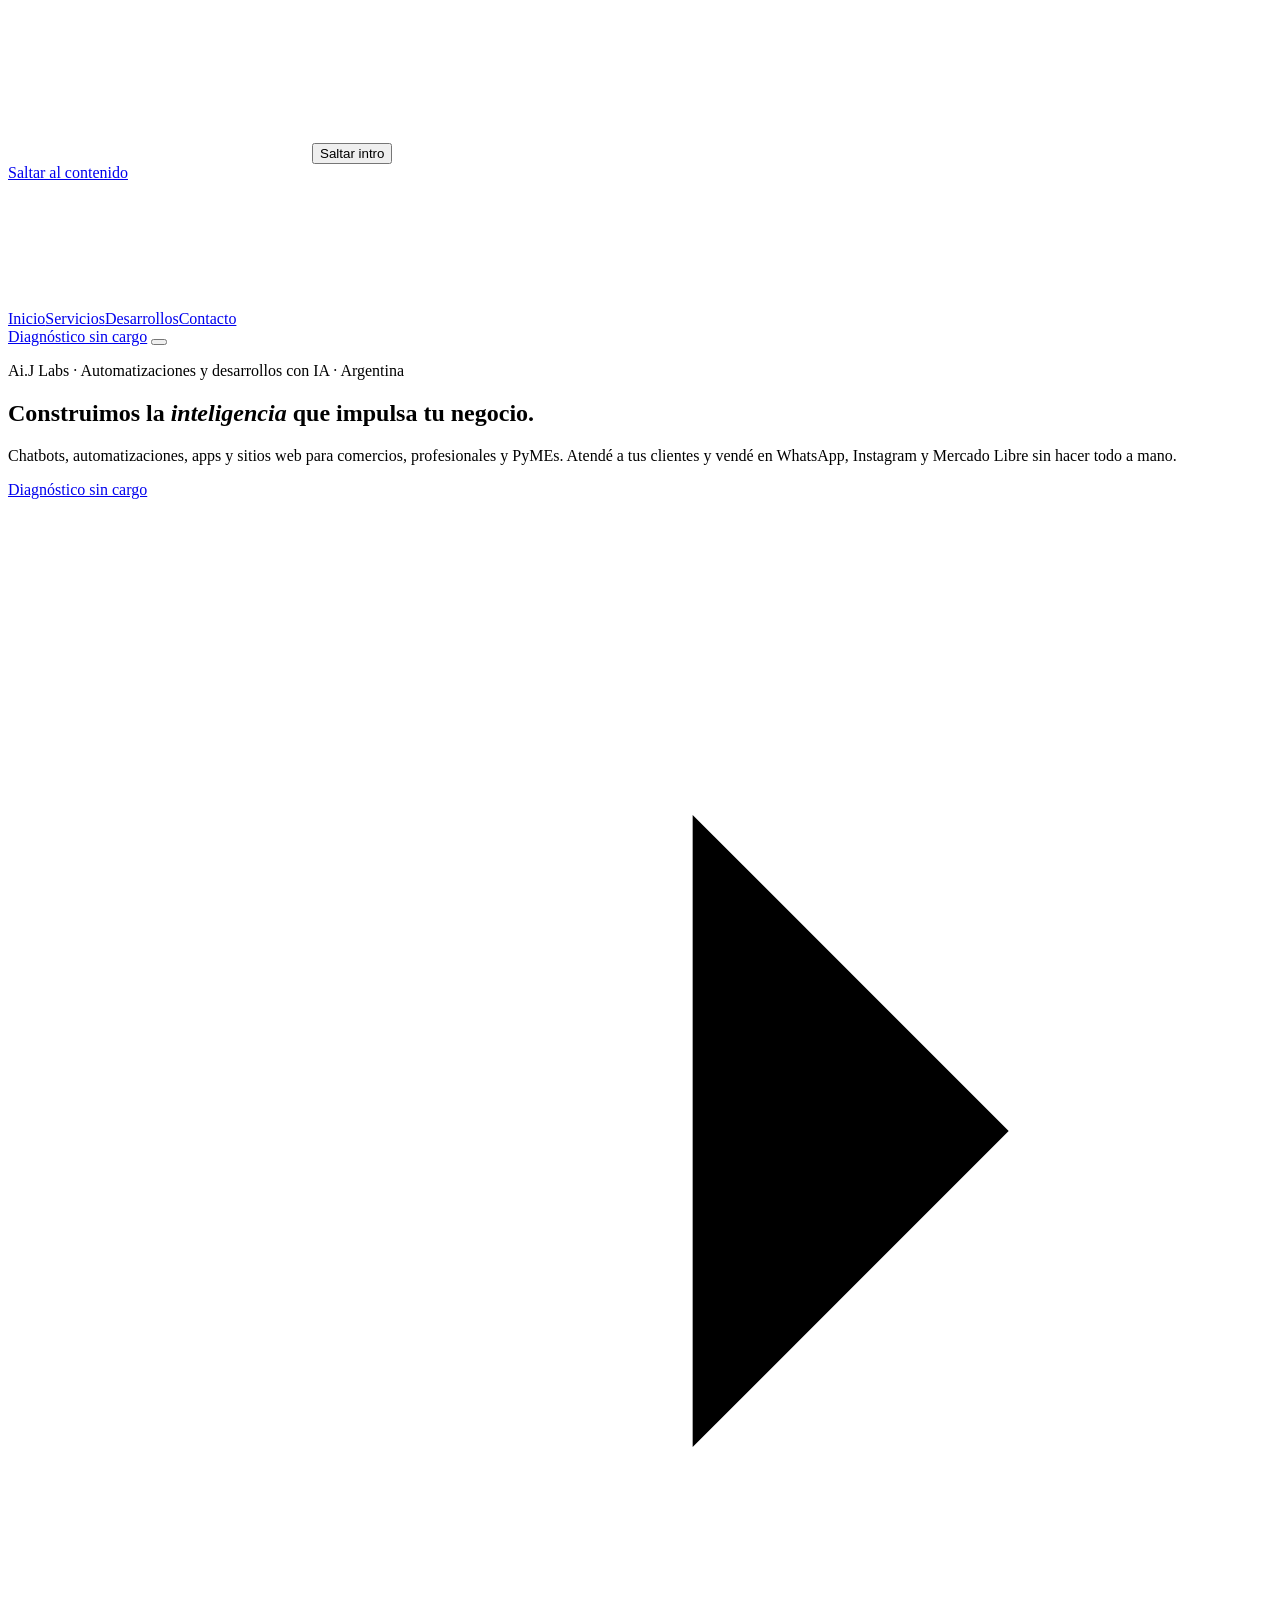
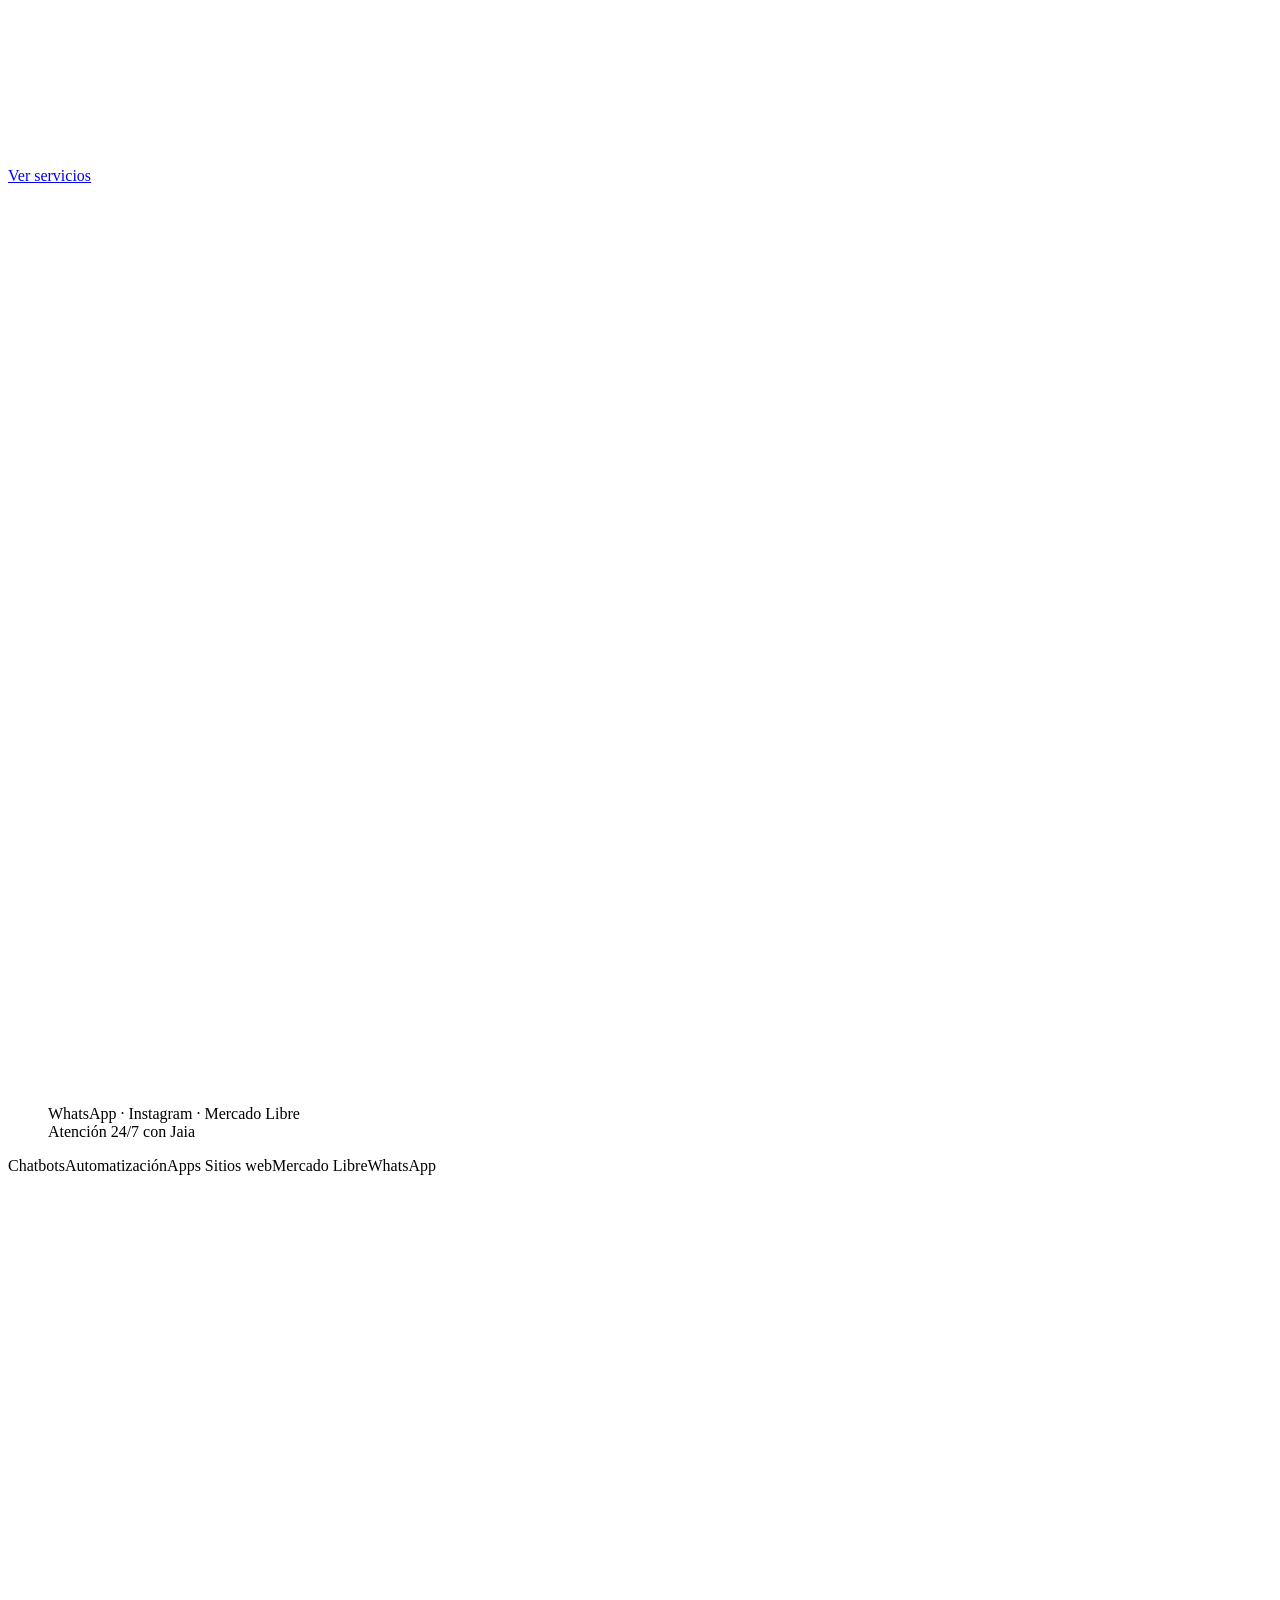
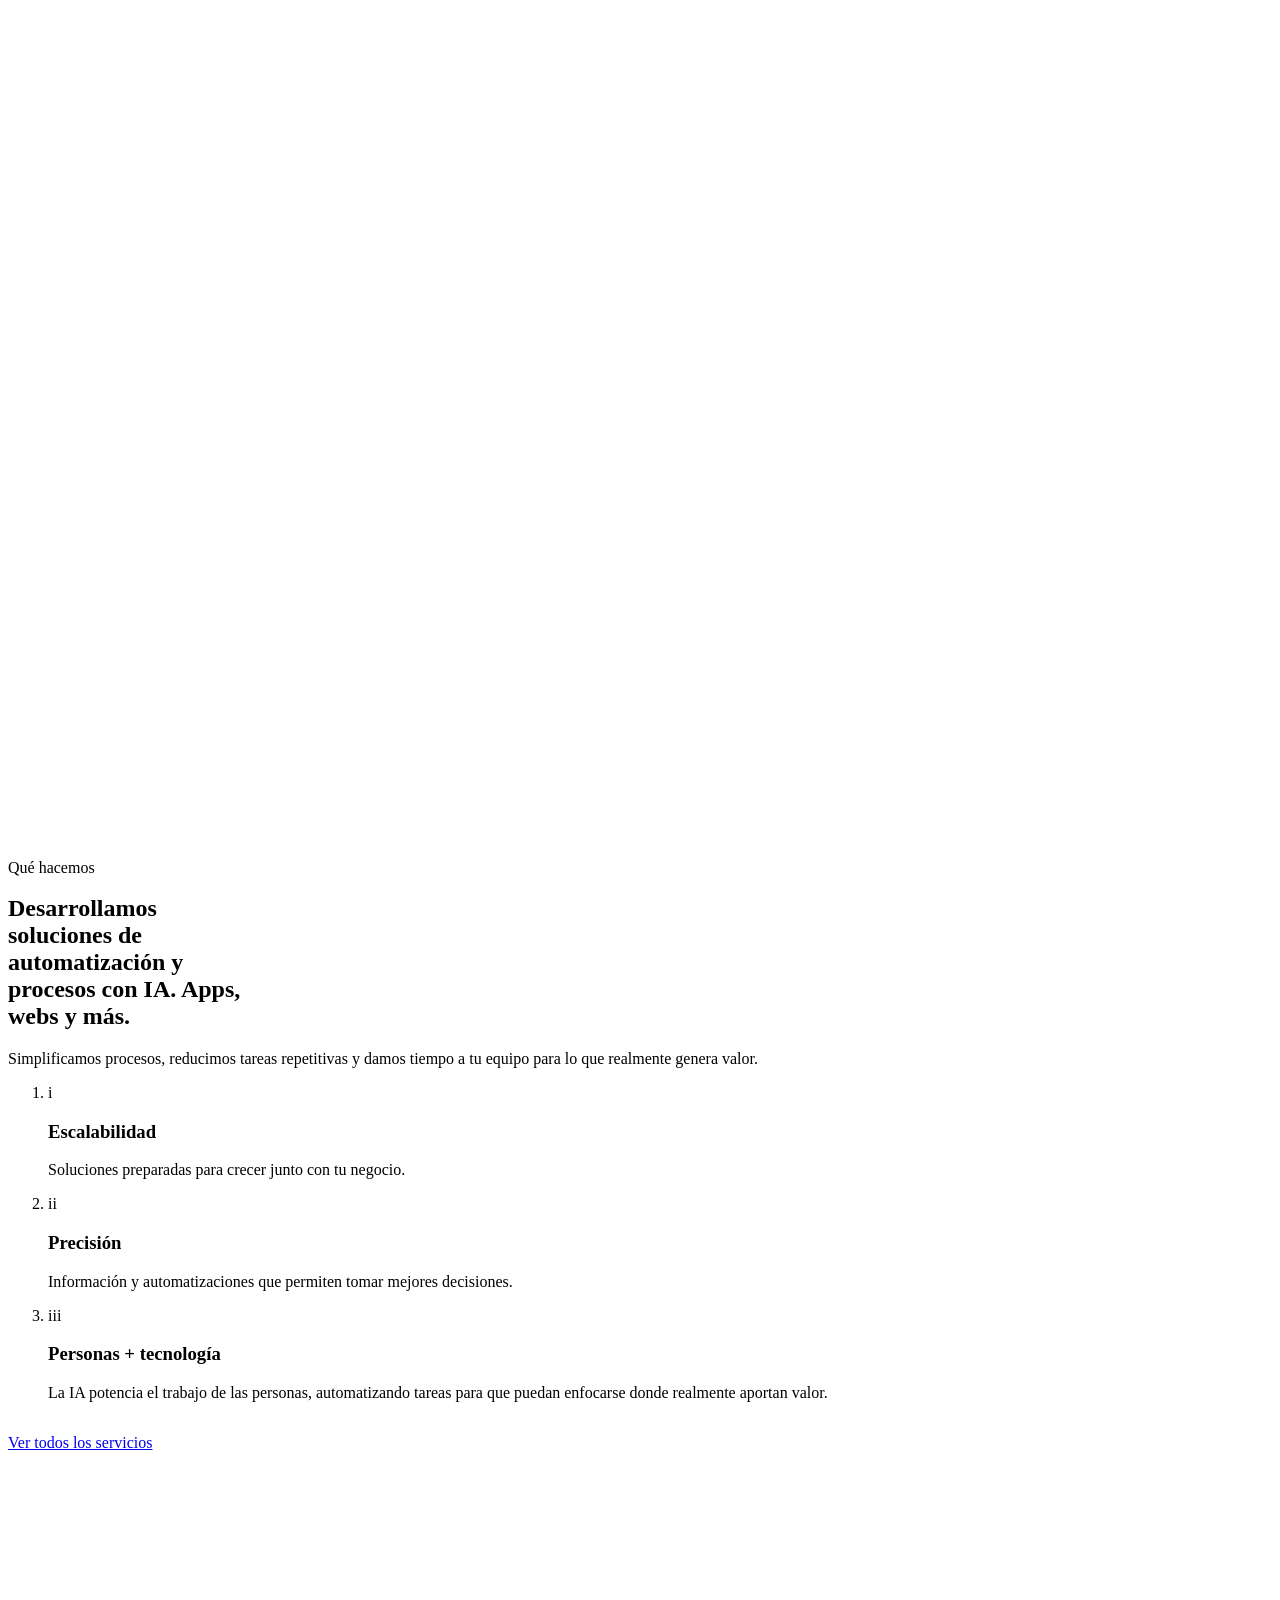
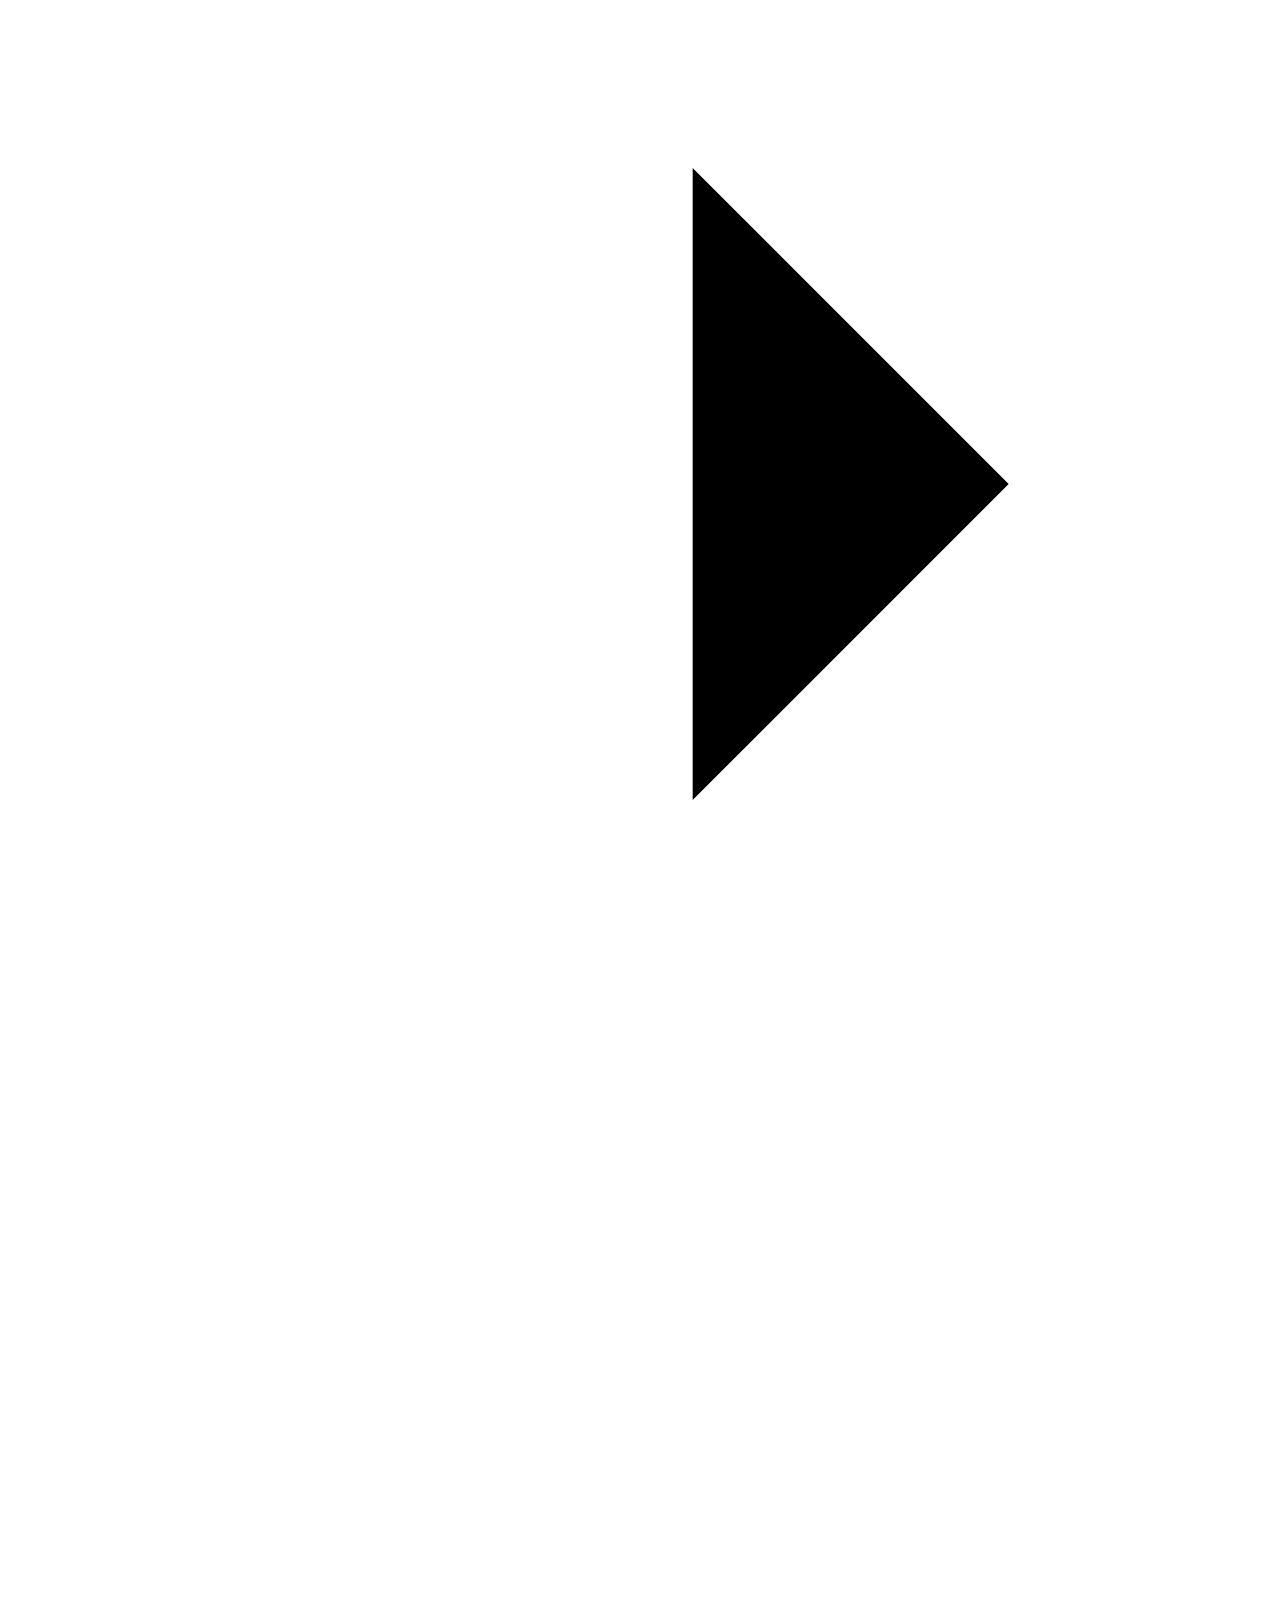
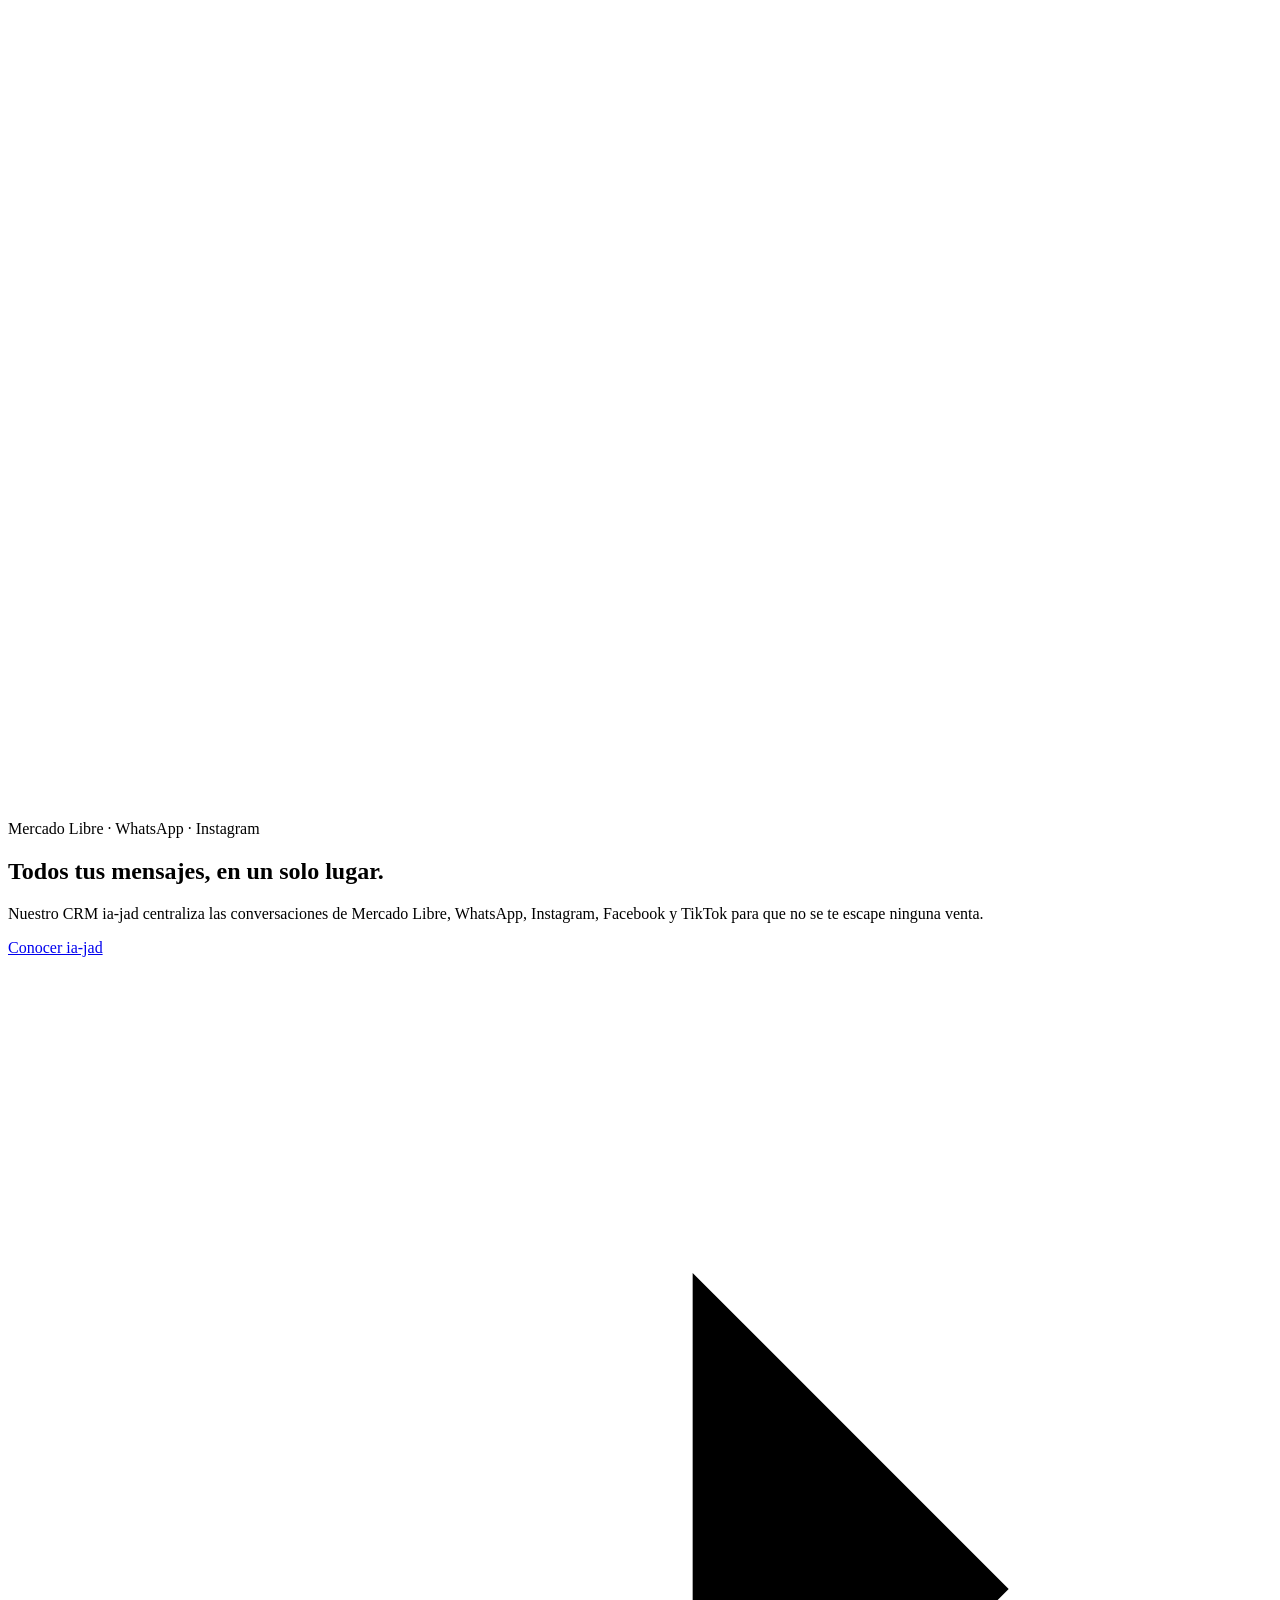
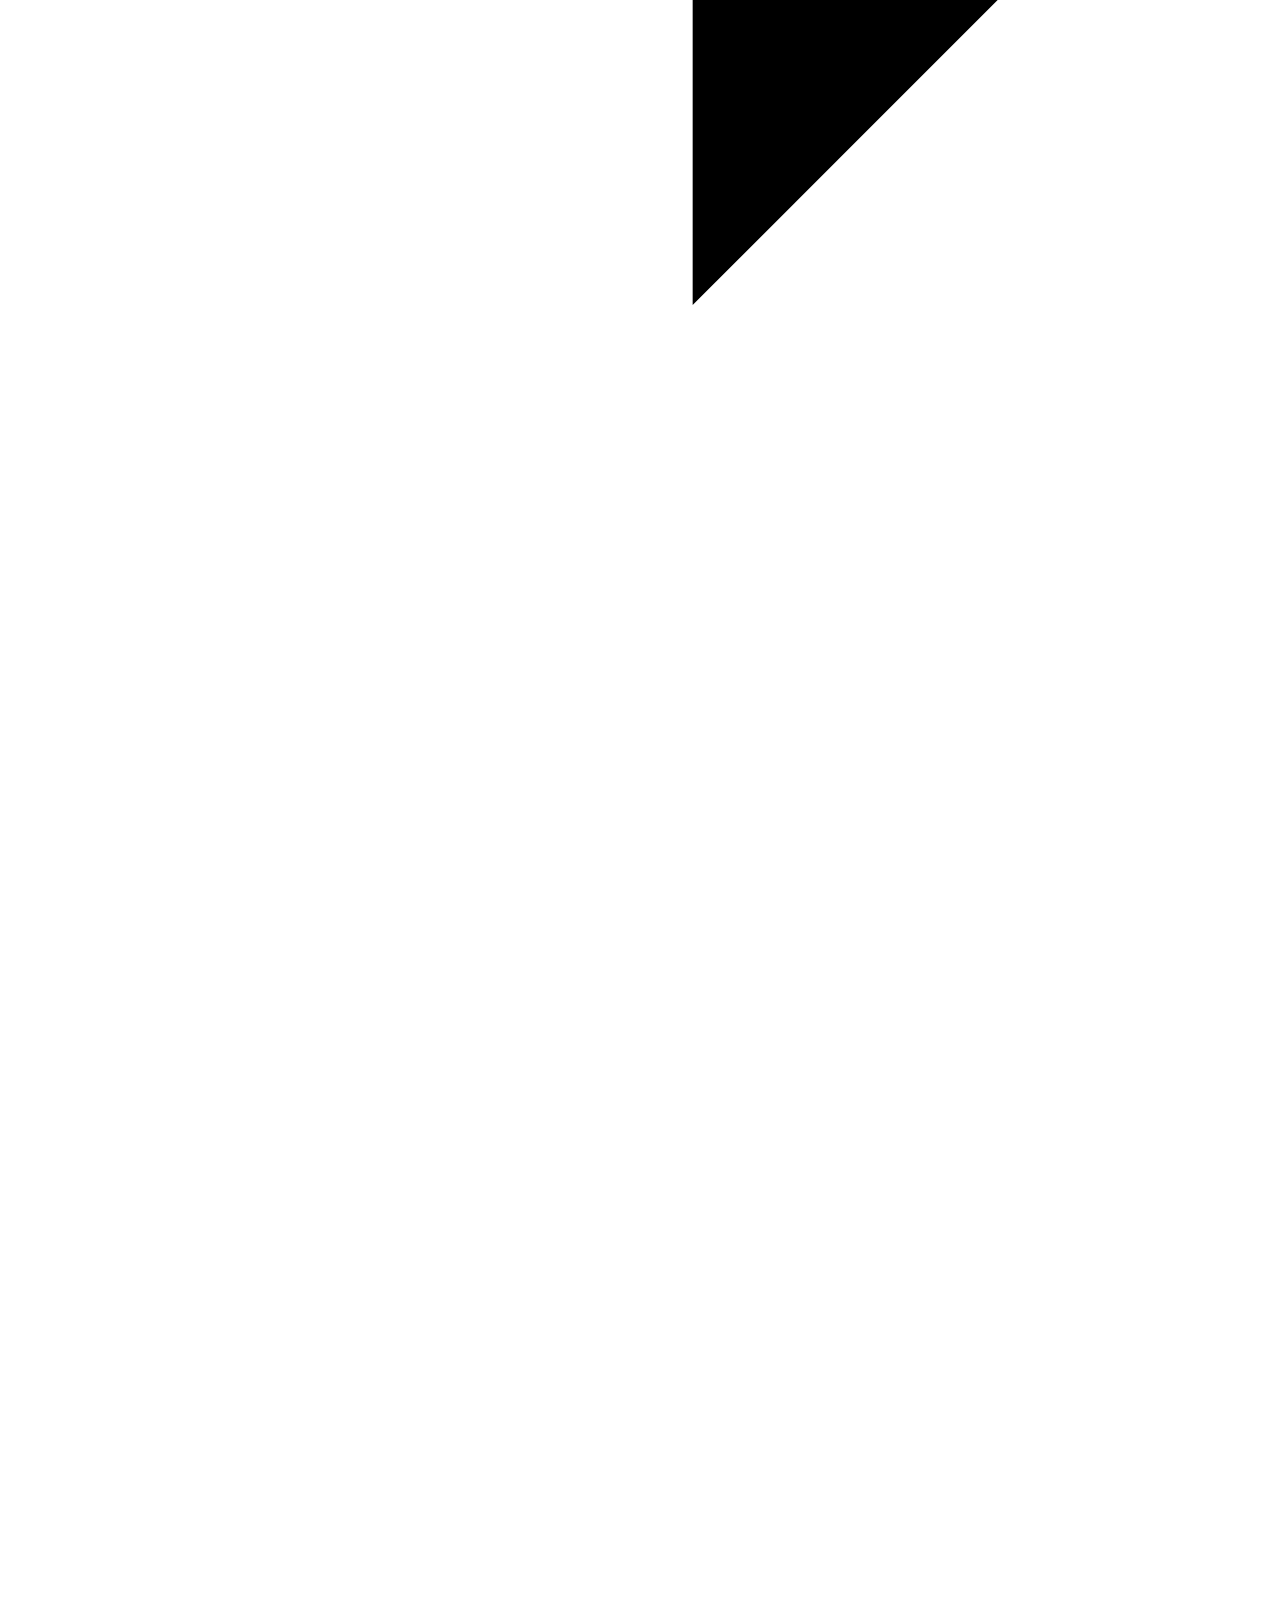
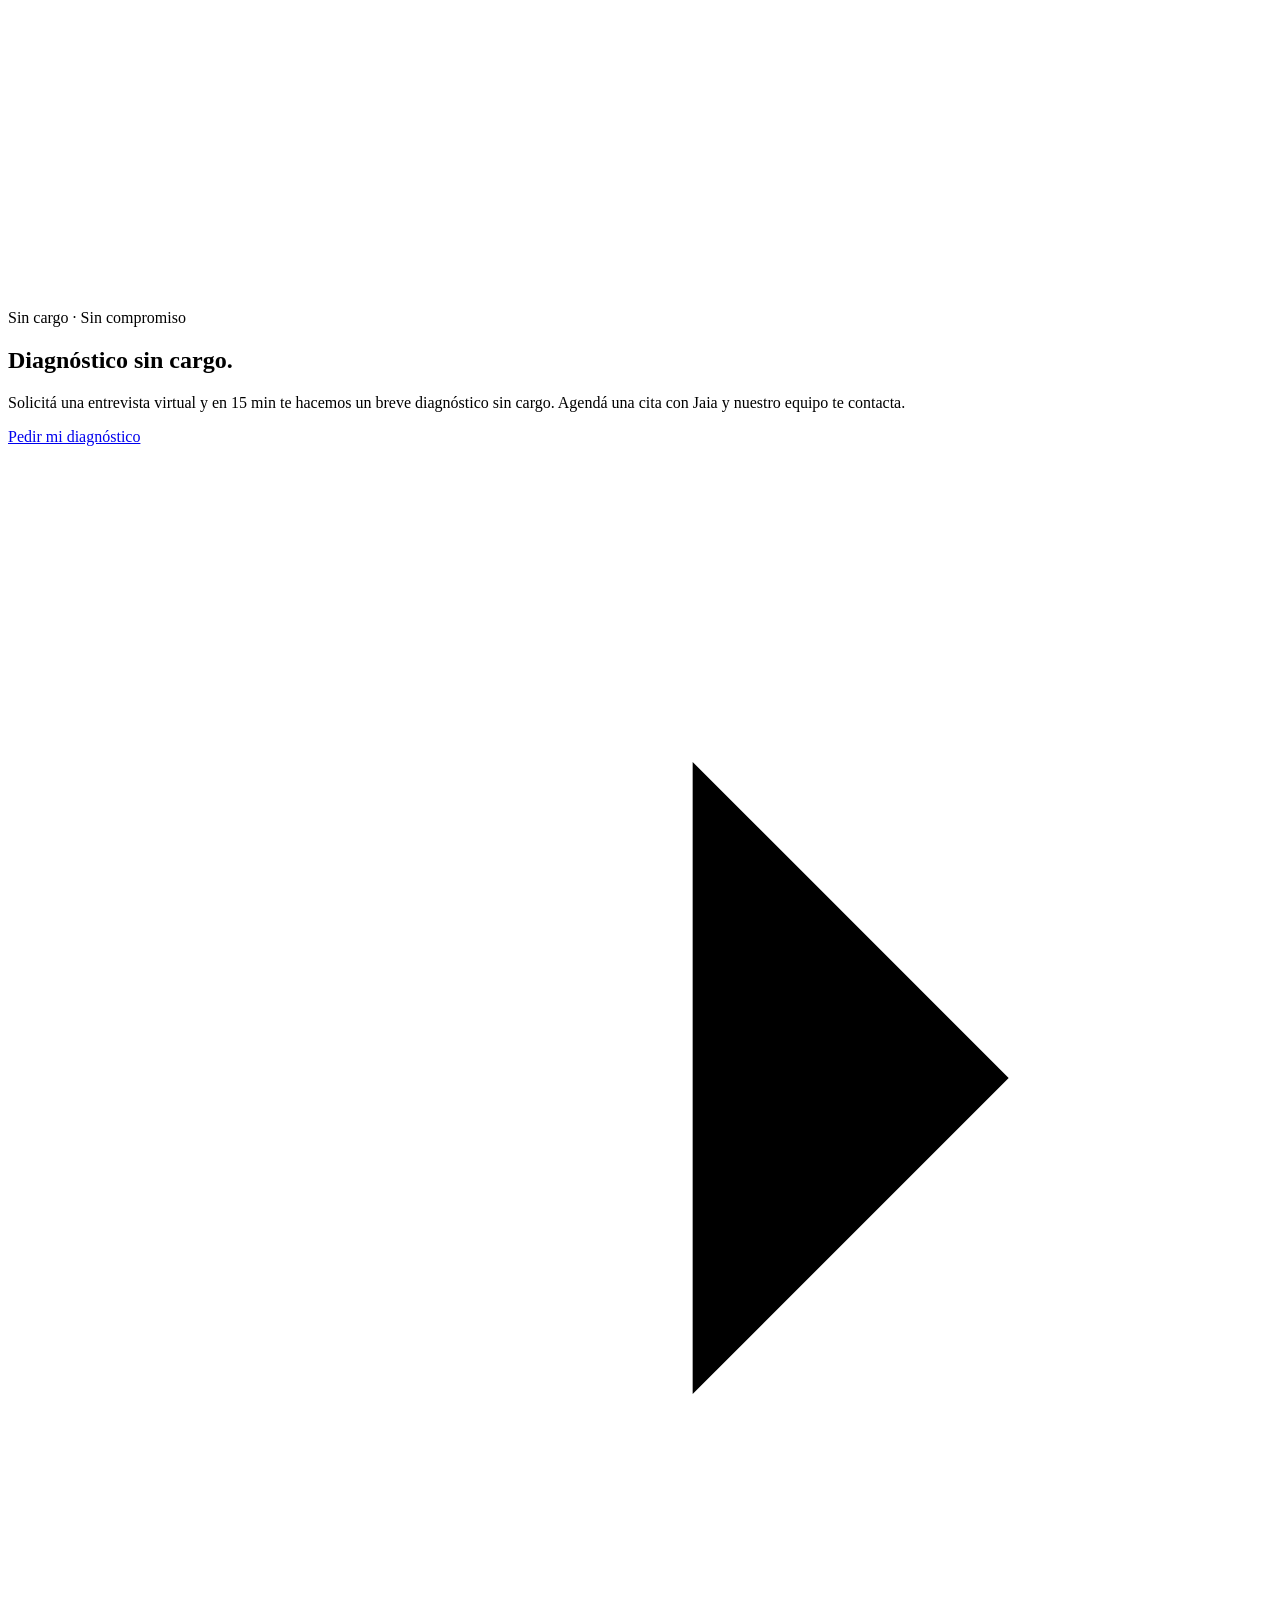
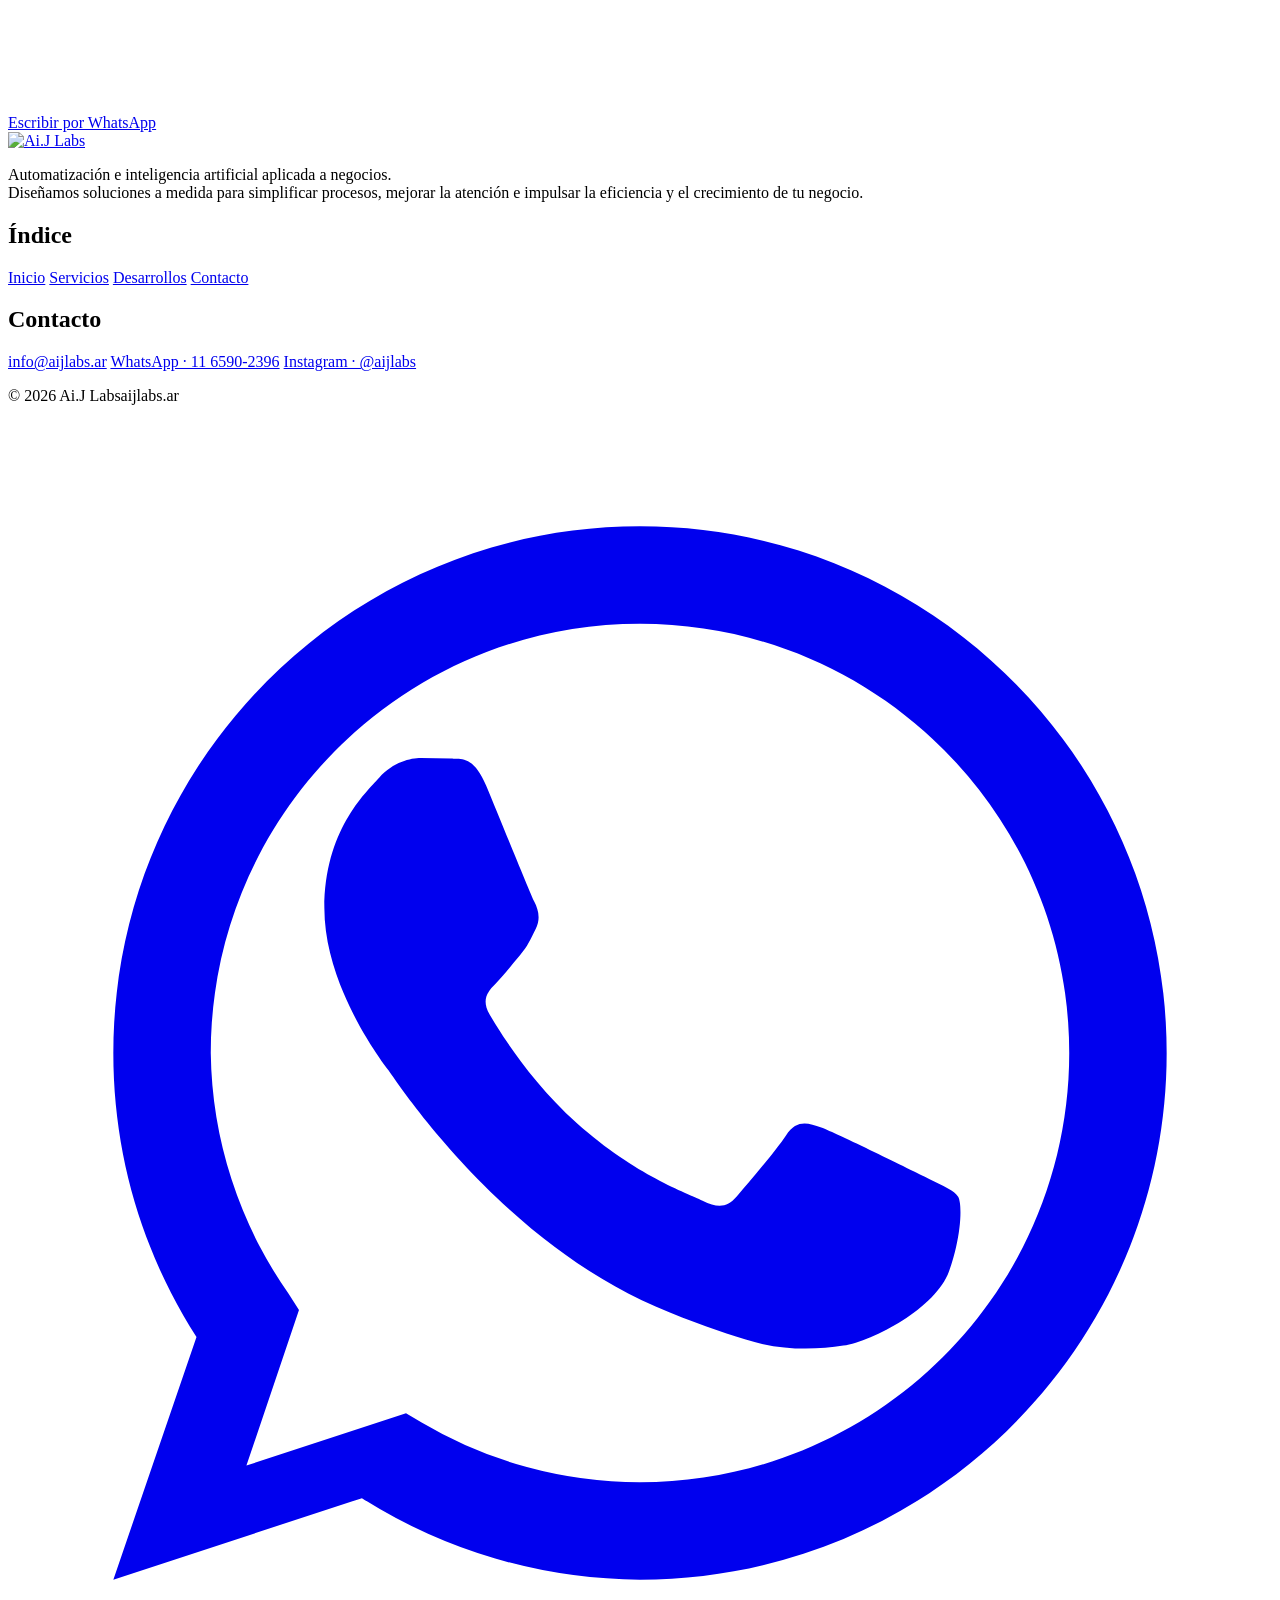
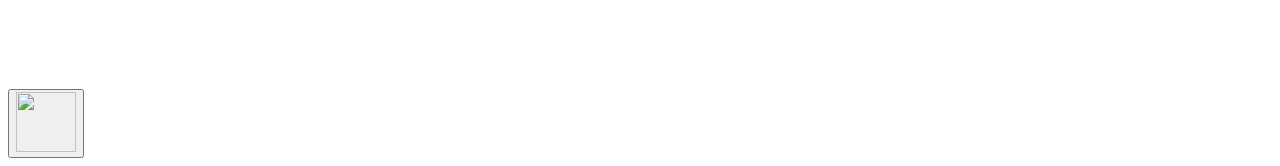
==== commit a775a8a7: "Intro en video sobre la home (solo desktop, 1 vez por sesión) Co-Authored-By: Claude Sonnet 5.5 <nor" ====
--- a/public/index.html
+++ b/public/index.html
@@ -52,9 +52,17 @@
     "sameAs": ["https://instagram.com/aijlabs"]
   }
   </script>
+  <script>
+    (function(){try{var q=location.search.indexOf("jaia=")>-1,r=matchMedia("(prefers-reduced-motion: reduce)").matches||matchMedia("(max-width: 820px)").matches||matchMedia("(pointer: coarse)").matches;
+    if(!q&&!r&&!sessionStorage.getItem("introVista")){document.documentElement.classList.add("intro-on");history.scrollRestoration="manual";scrollTo(0,0);}}catch(e){}})();
+  </script>
 </head>
 
 <body>
+  <div class="intro" id="intro" role="presentation">
+    <video class="intro__video" id="introVideo" src="/video/intro-tunel.mp4" poster="/video/intro-tunel-poster.jpg" muted playsinline preload="auto"></video>
+    <button class="intro__skip" id="introSkip" type="button">Saltar intro</button>
+  </div>
   <a class="skip-link" href="#main">Saltar al contenido</a>
   <header class="masthead" id="masthead">
     <div class="shell masthead__inner">
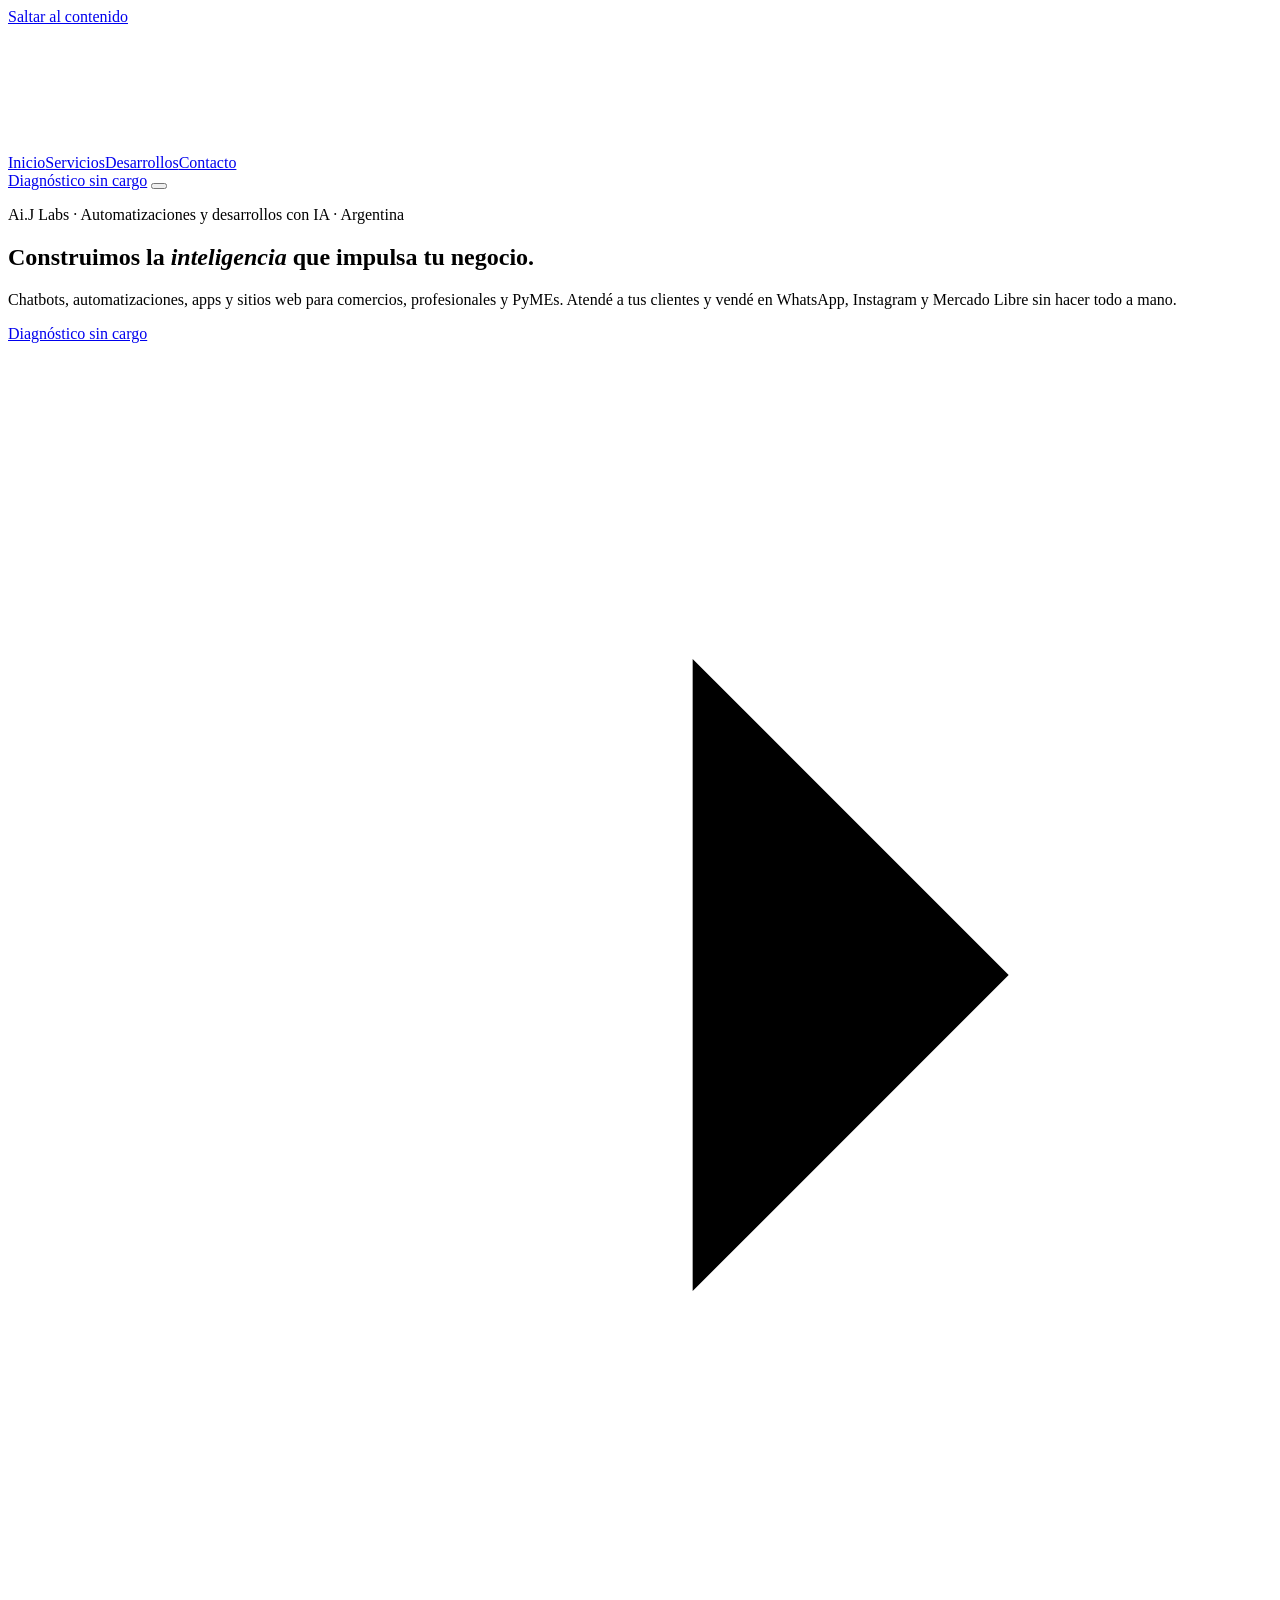
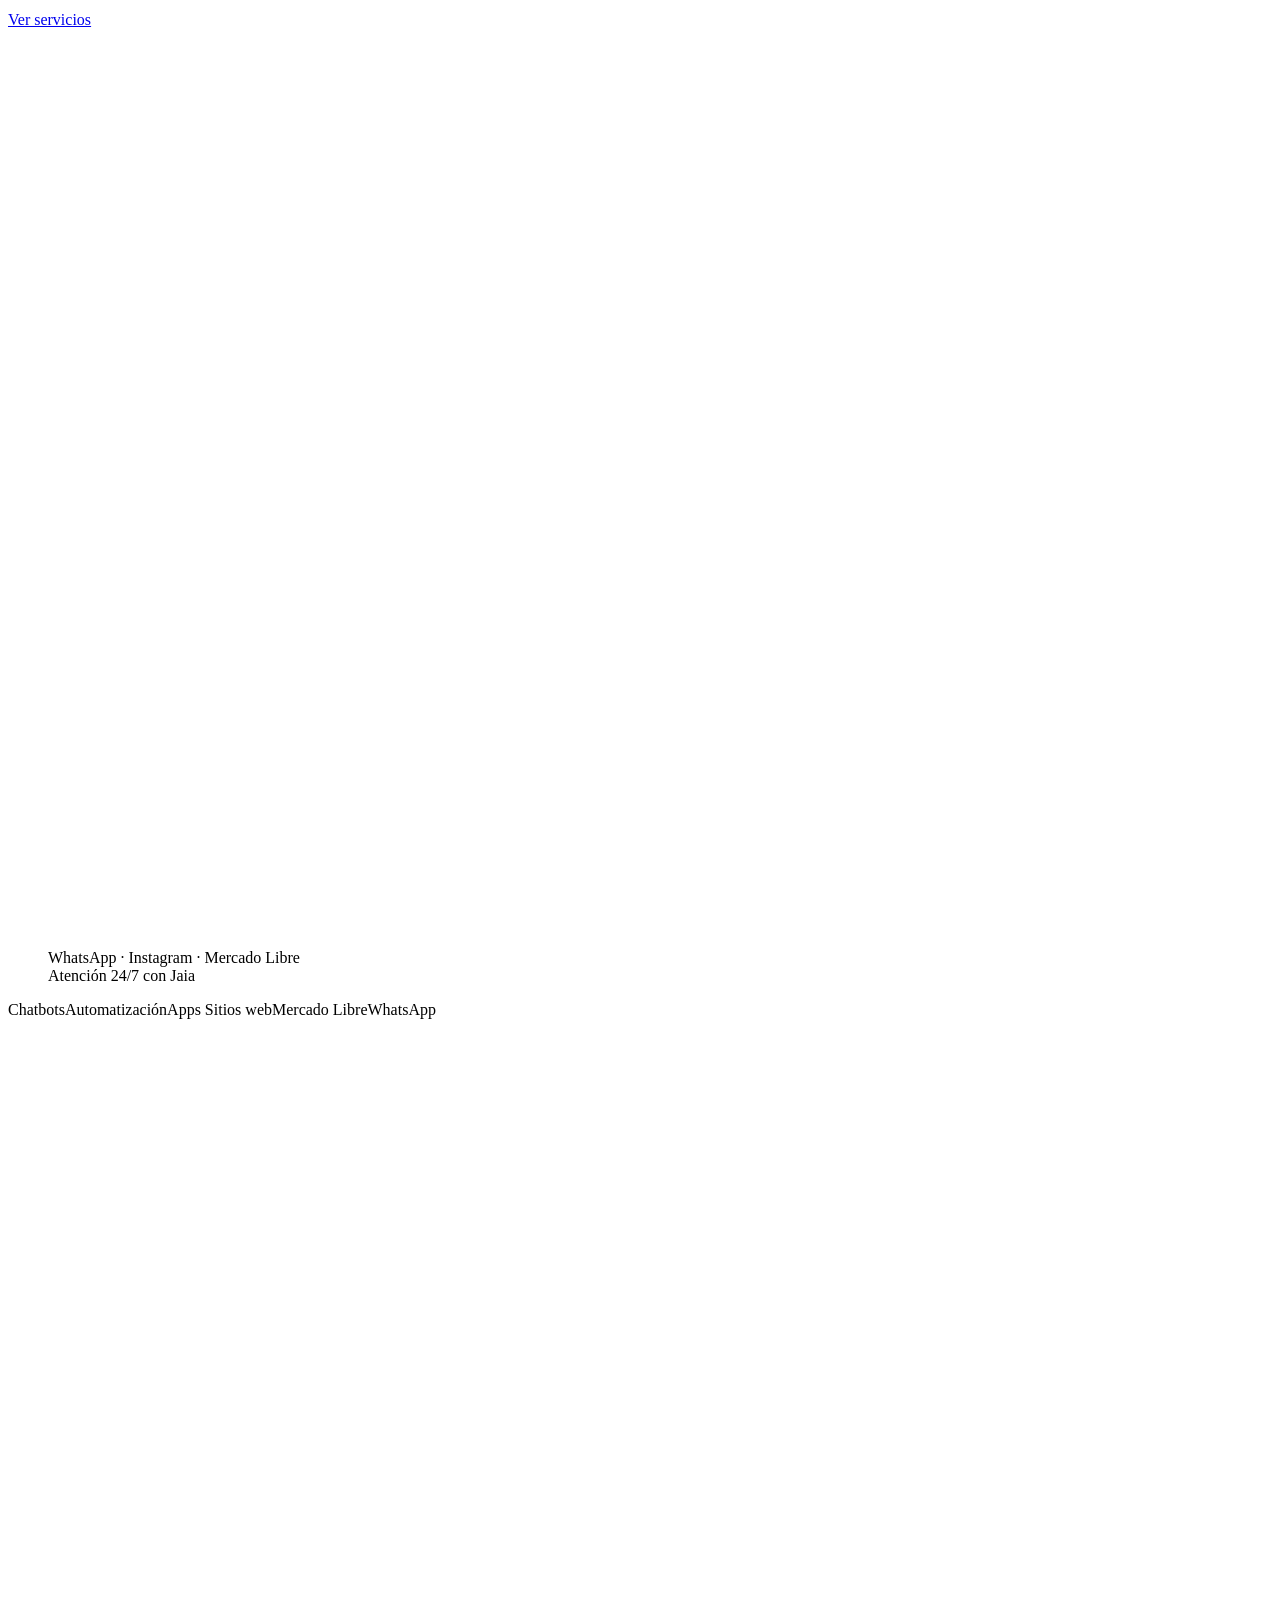
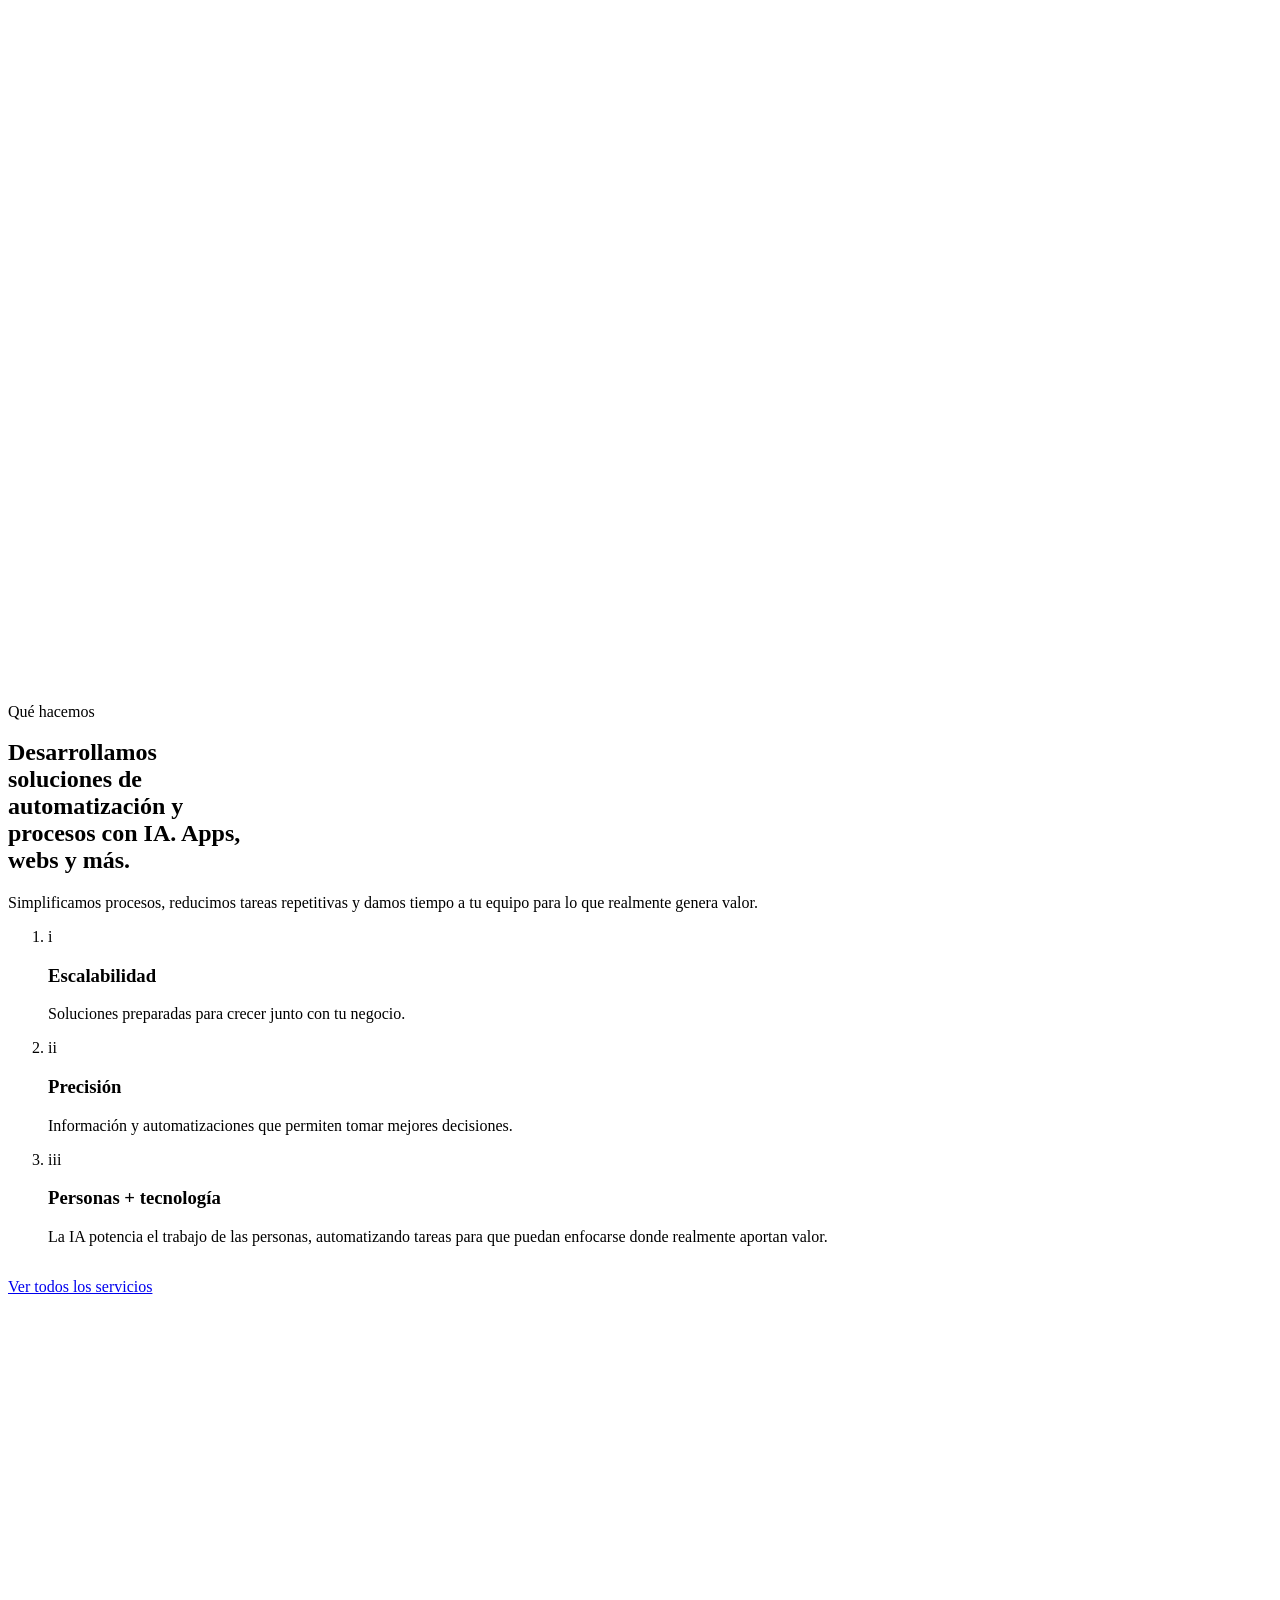
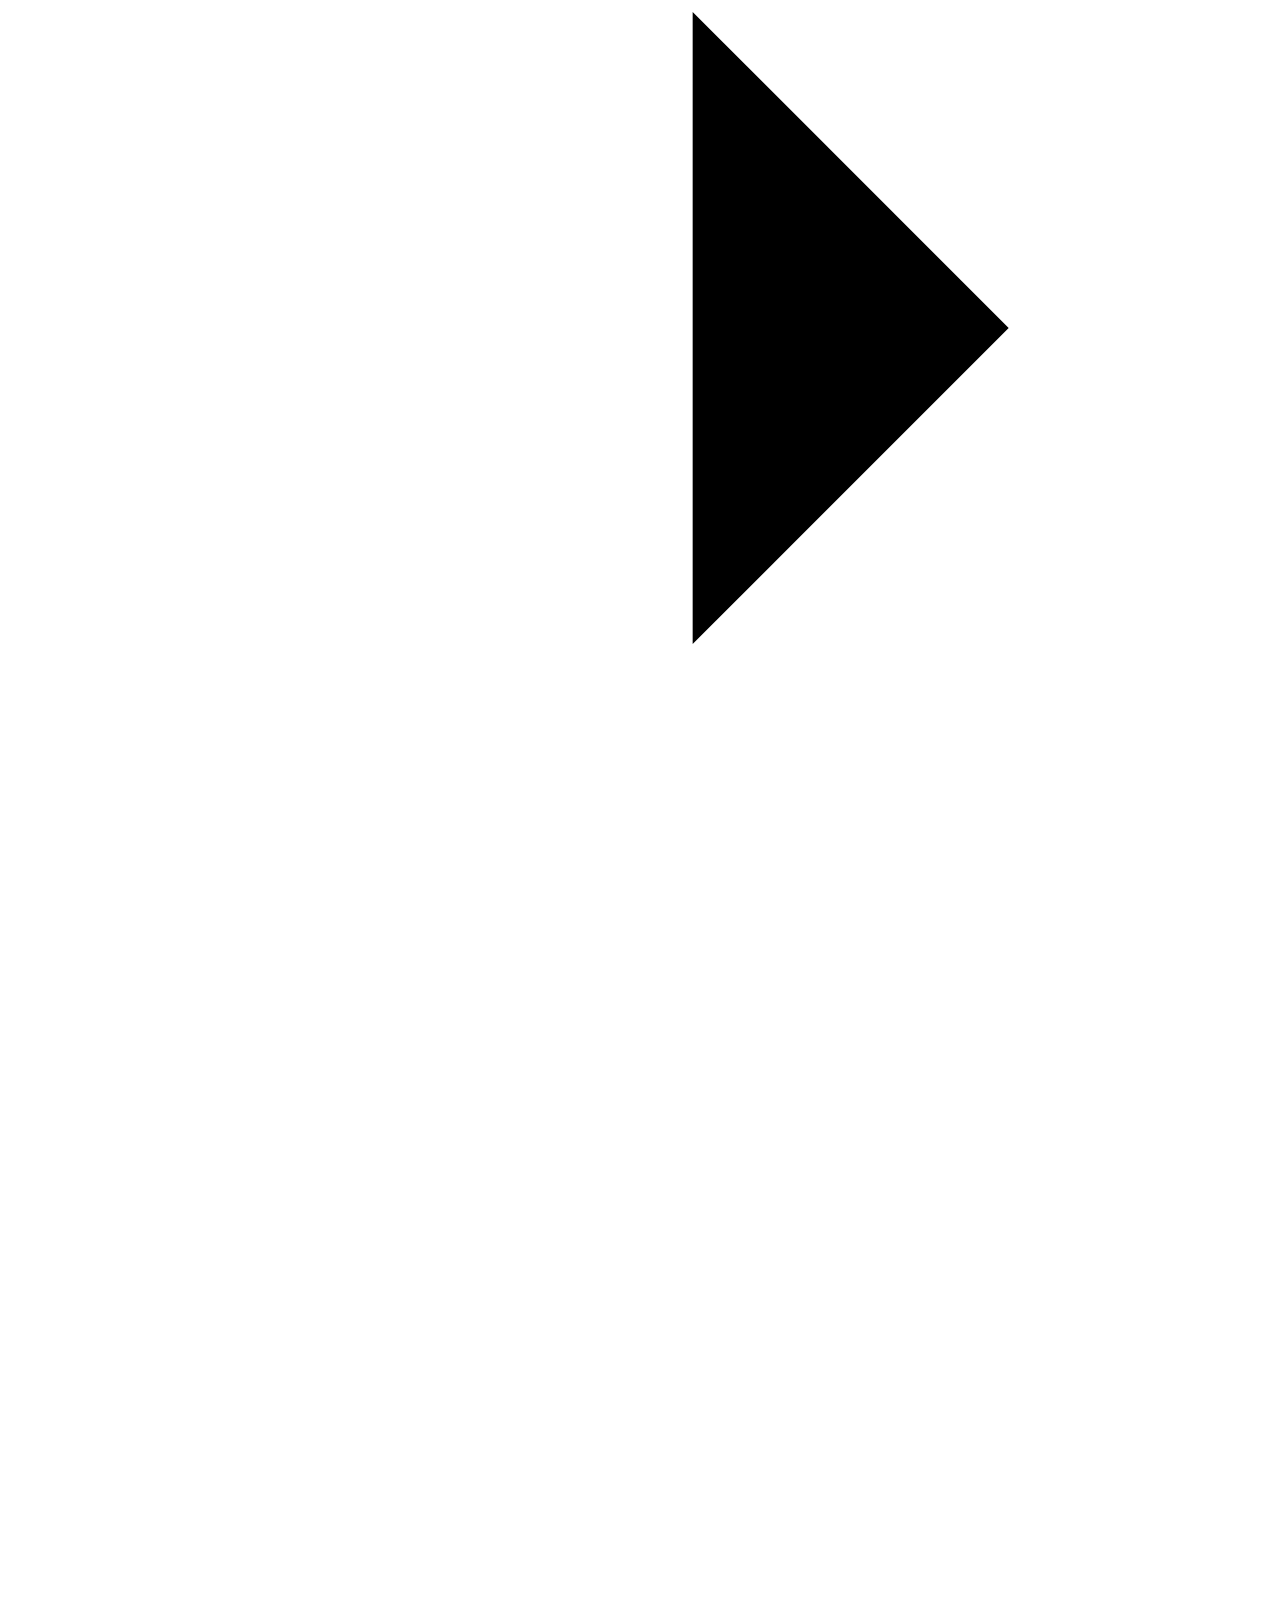
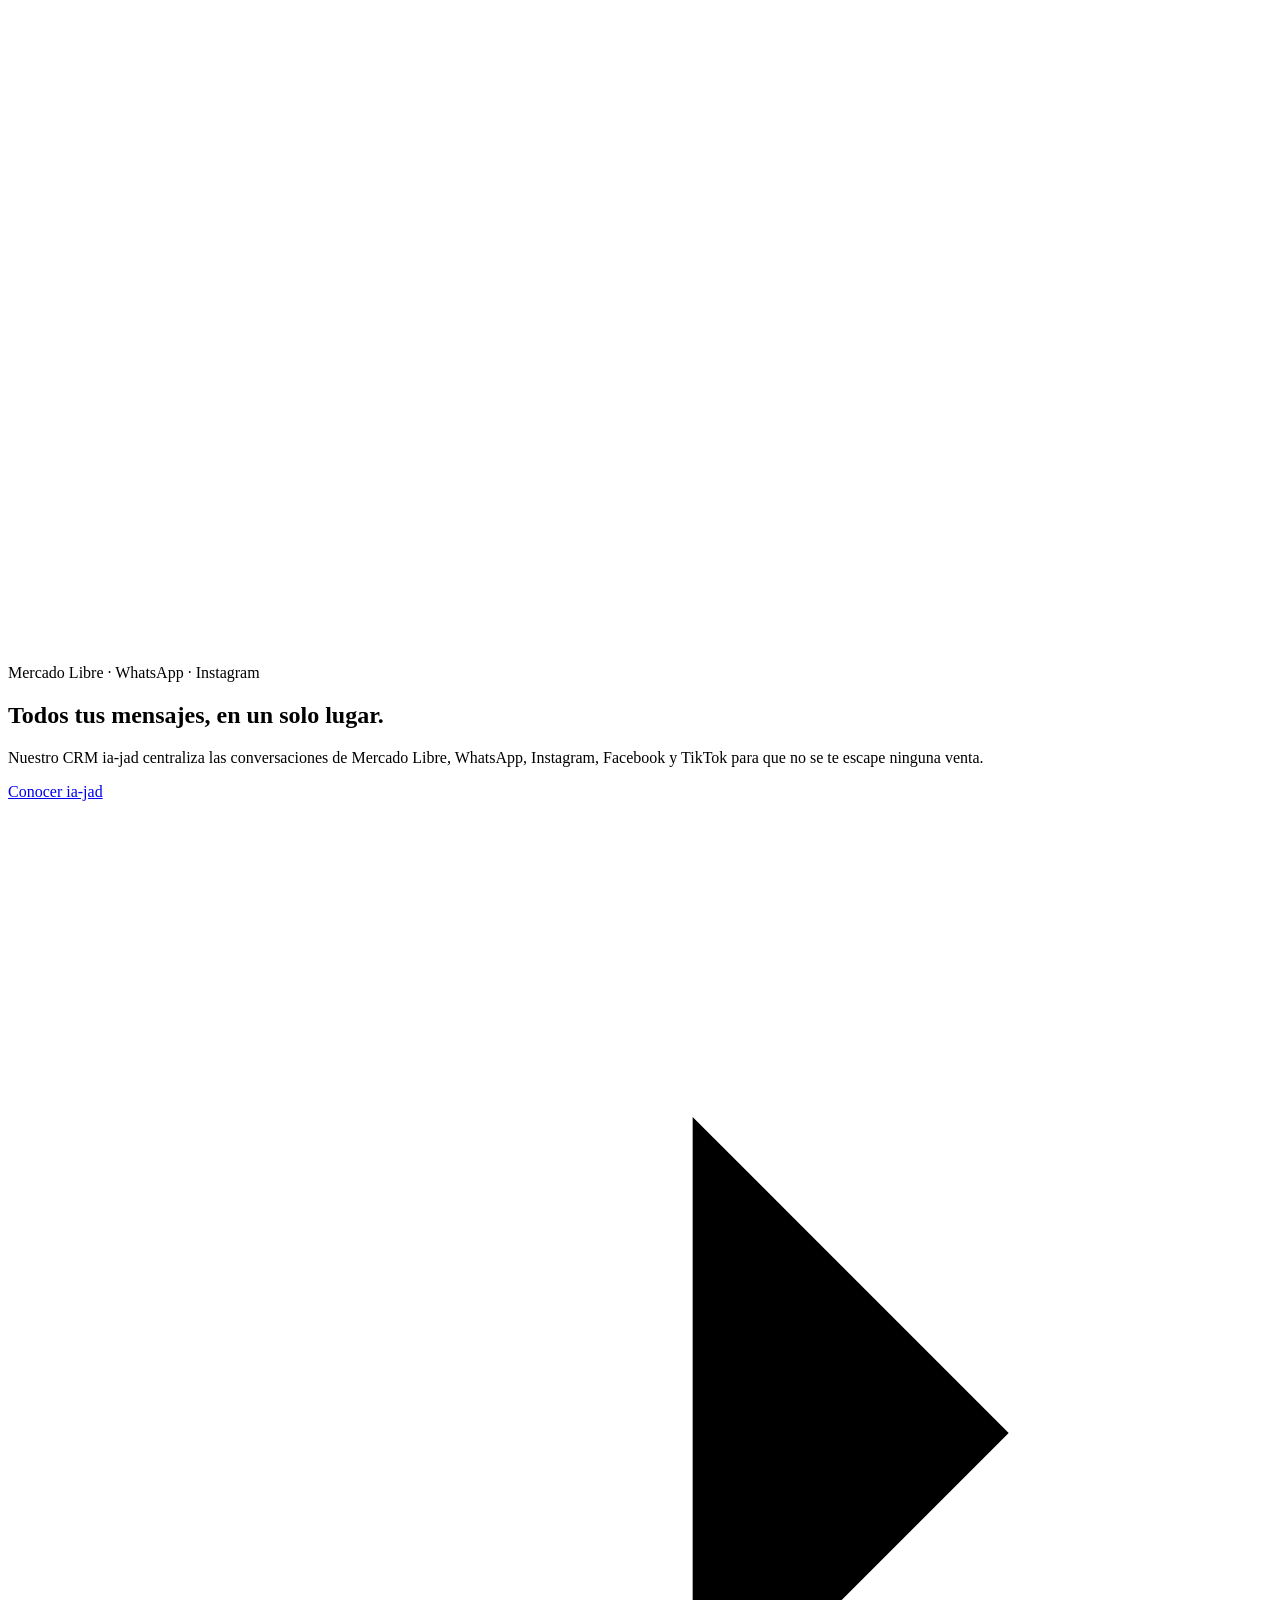
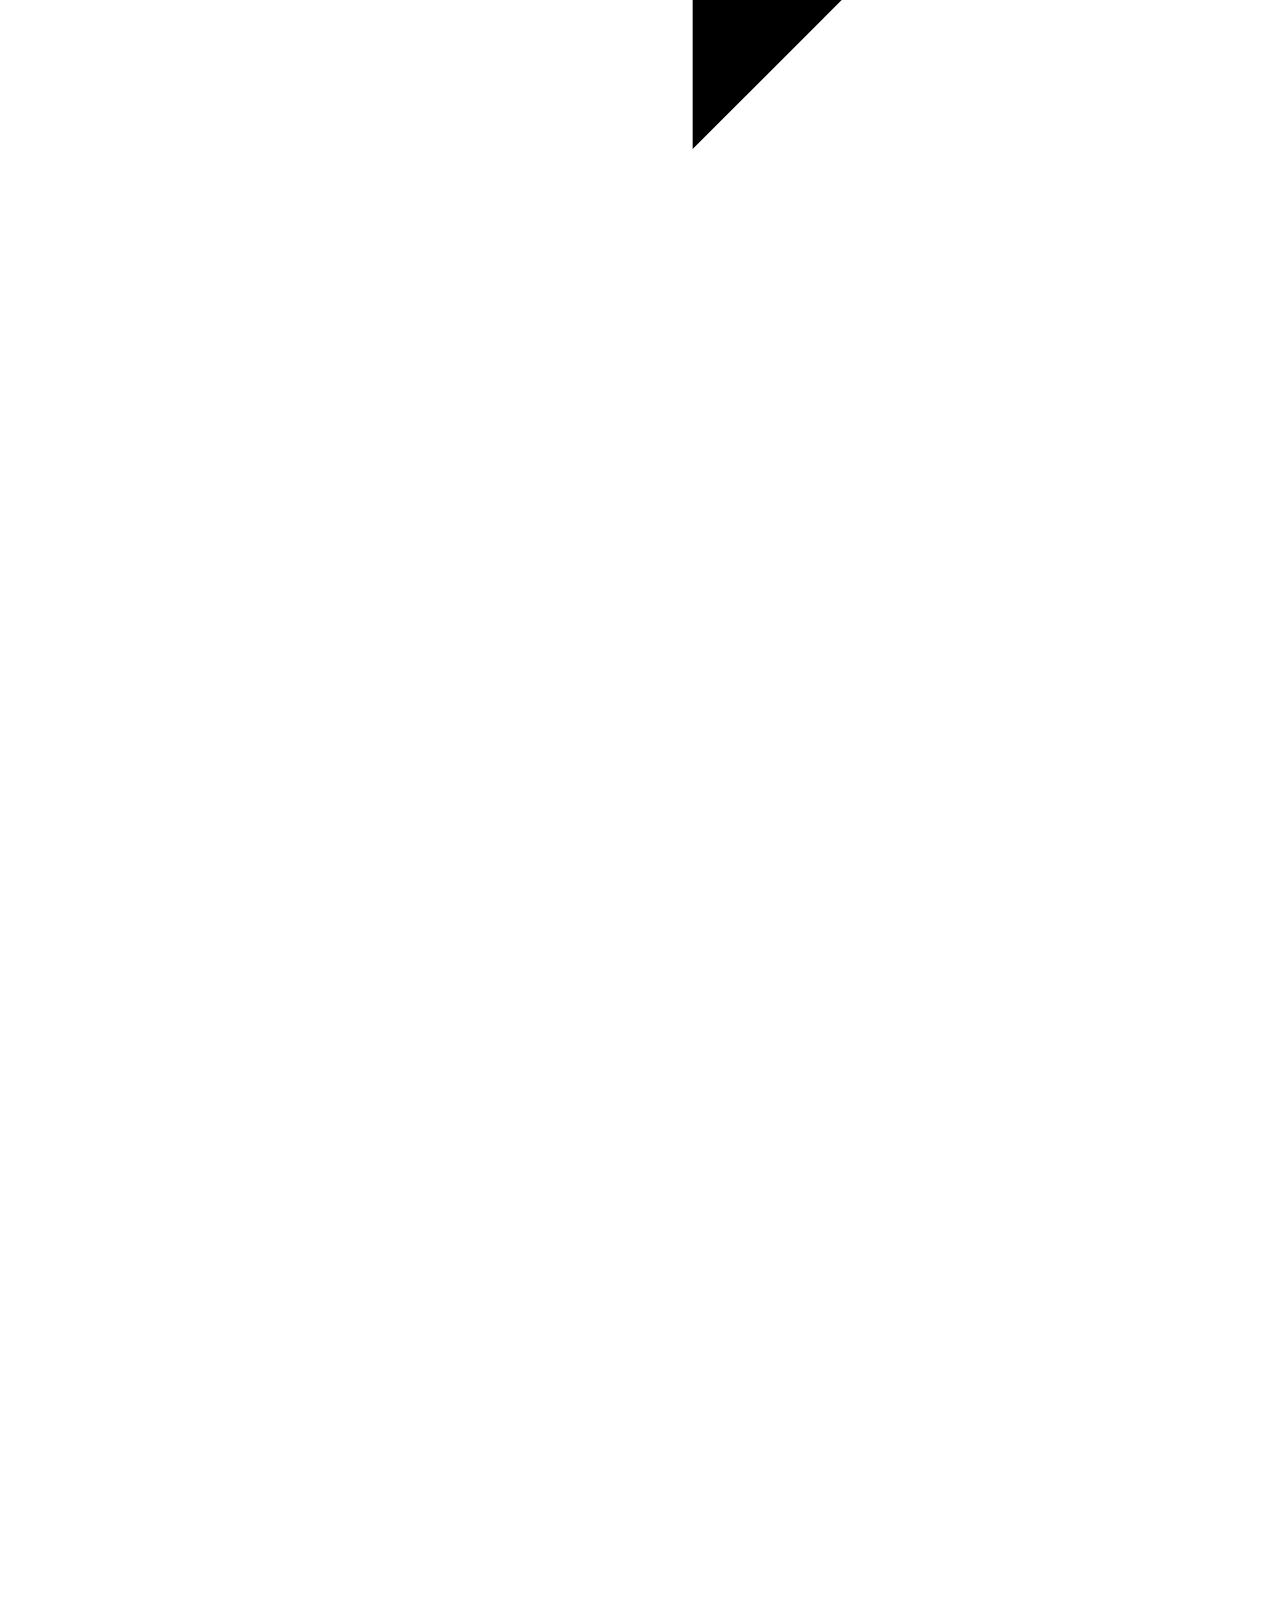
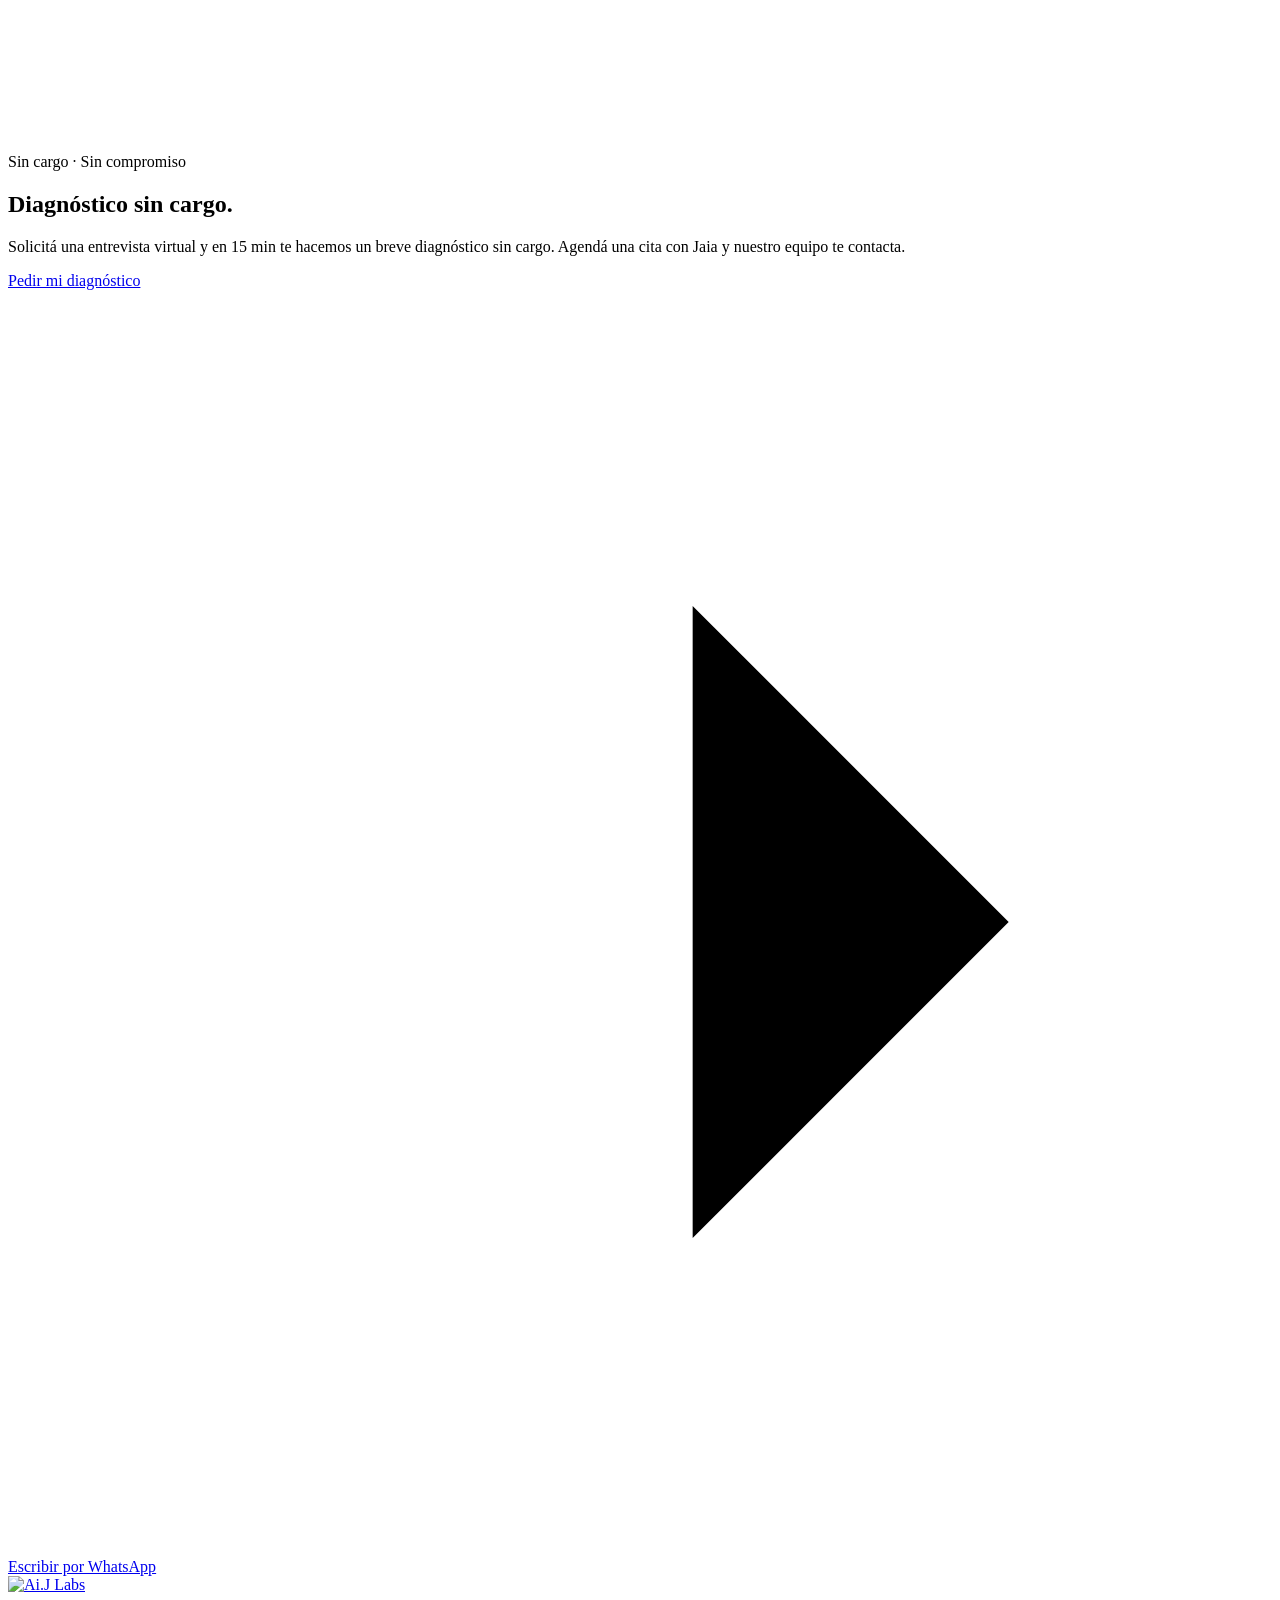
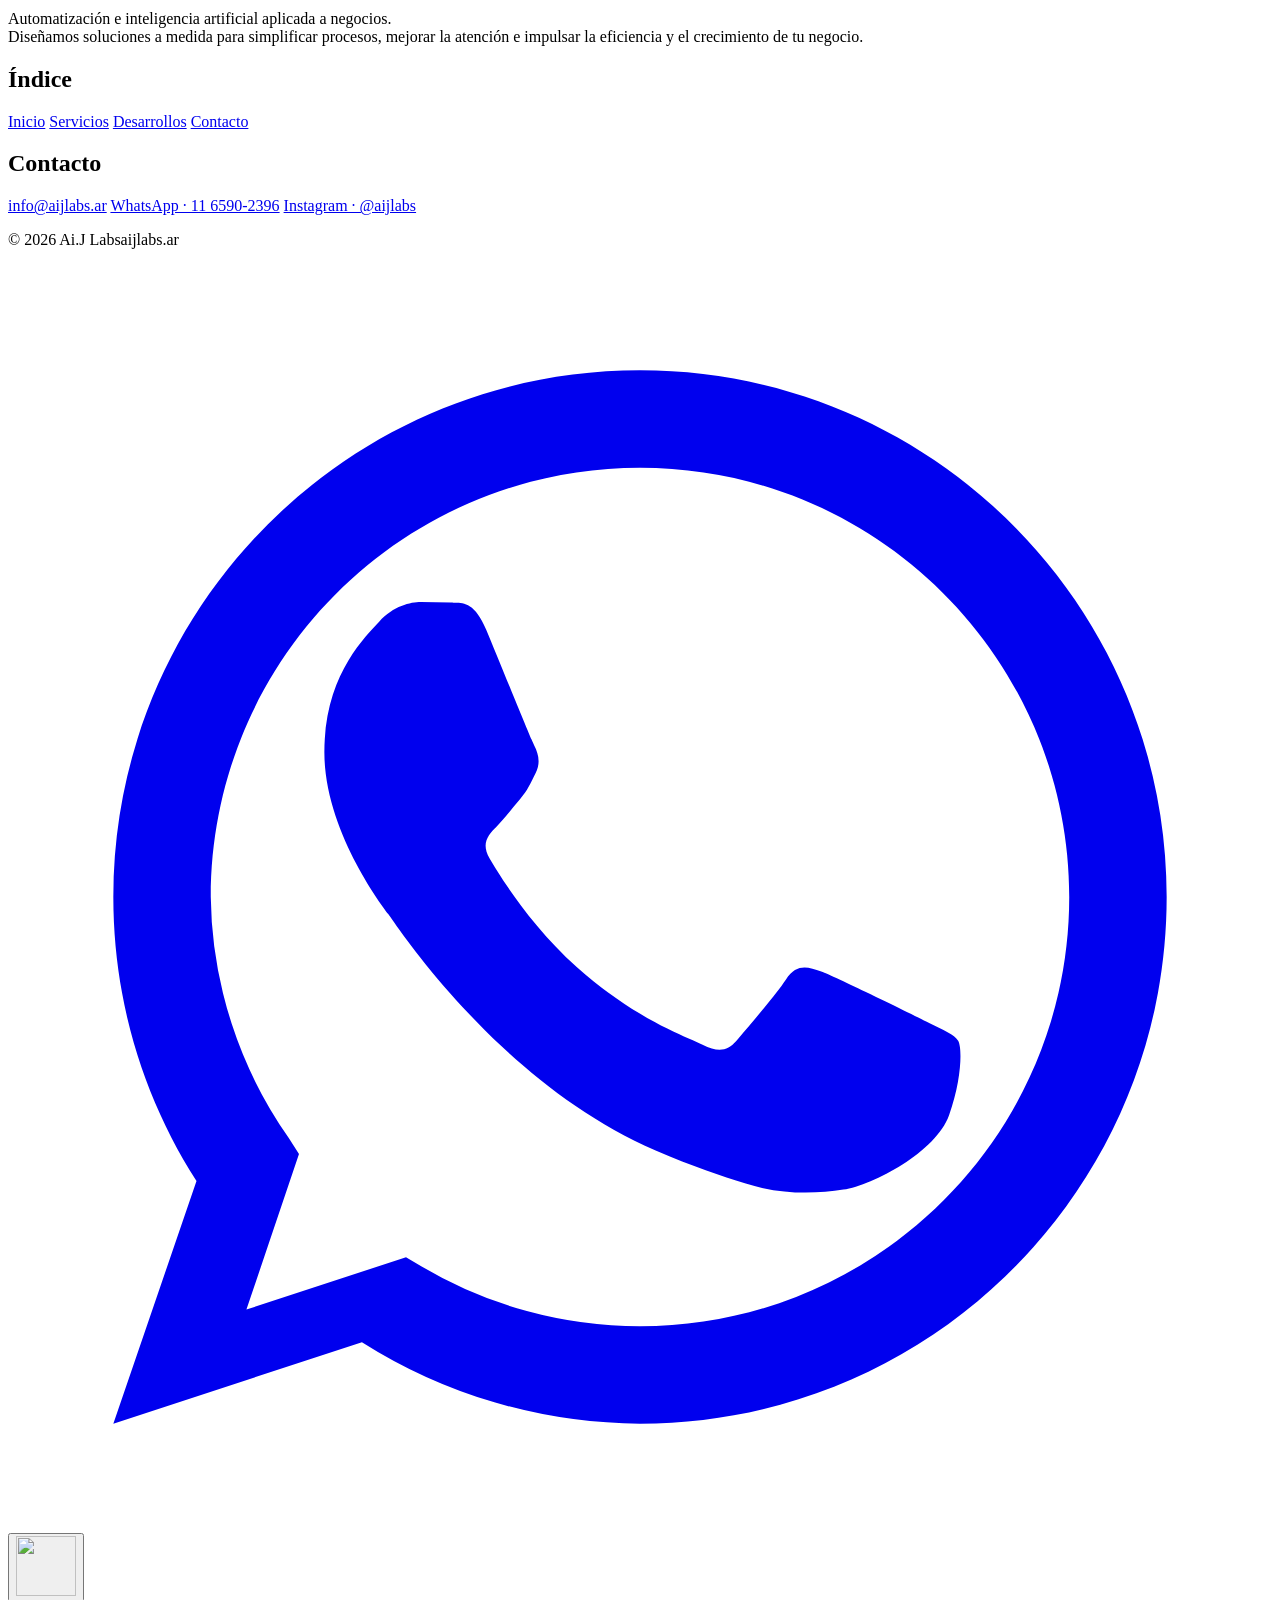
==== commit 7087ffac: "Saca la intro del túnel de la home Co-Authored-By: Claude Sonnet 5.5 <noreply@anthropic.com>" ====
--- a/public/index.html
+++ b/public/index.html
@@ -52,17 +52,9 @@
     "sameAs": ["https://instagram.com/aijlabs"]
   }
   </script>
-  <script>
-    (function(){try{var q=location.search.indexOf("jaia=")>-1,r=matchMedia("(prefers-reduced-motion: reduce)").matches||matchMedia("(max-width: 820px)").matches||matchMedia("(pointer: coarse)").matches;
-    if(!q&&!r&&!sessionStorage.getItem("introVista")){document.documentElement.classList.add("intro-on");history.scrollRestoration="manual";scrollTo(0,0);}}catch(e){}})();
-  </script>
 </head>
 
 <body>
-  <div class="intro" id="intro" role="presentation">
-    <video class="intro__video" id="introVideo" src="/video/intro-tunel.mp4" poster="/video/intro-tunel-poster.jpg" muted playsinline preload="auto"></video>
-    <button class="intro__skip" id="introSkip" type="button">Saltar intro</button>
-  </div>
   <a class="skip-link" href="#main">Saltar al contenido</a>
   <header class="masthead" id="masthead">
     <div class="shell masthead__inner">
